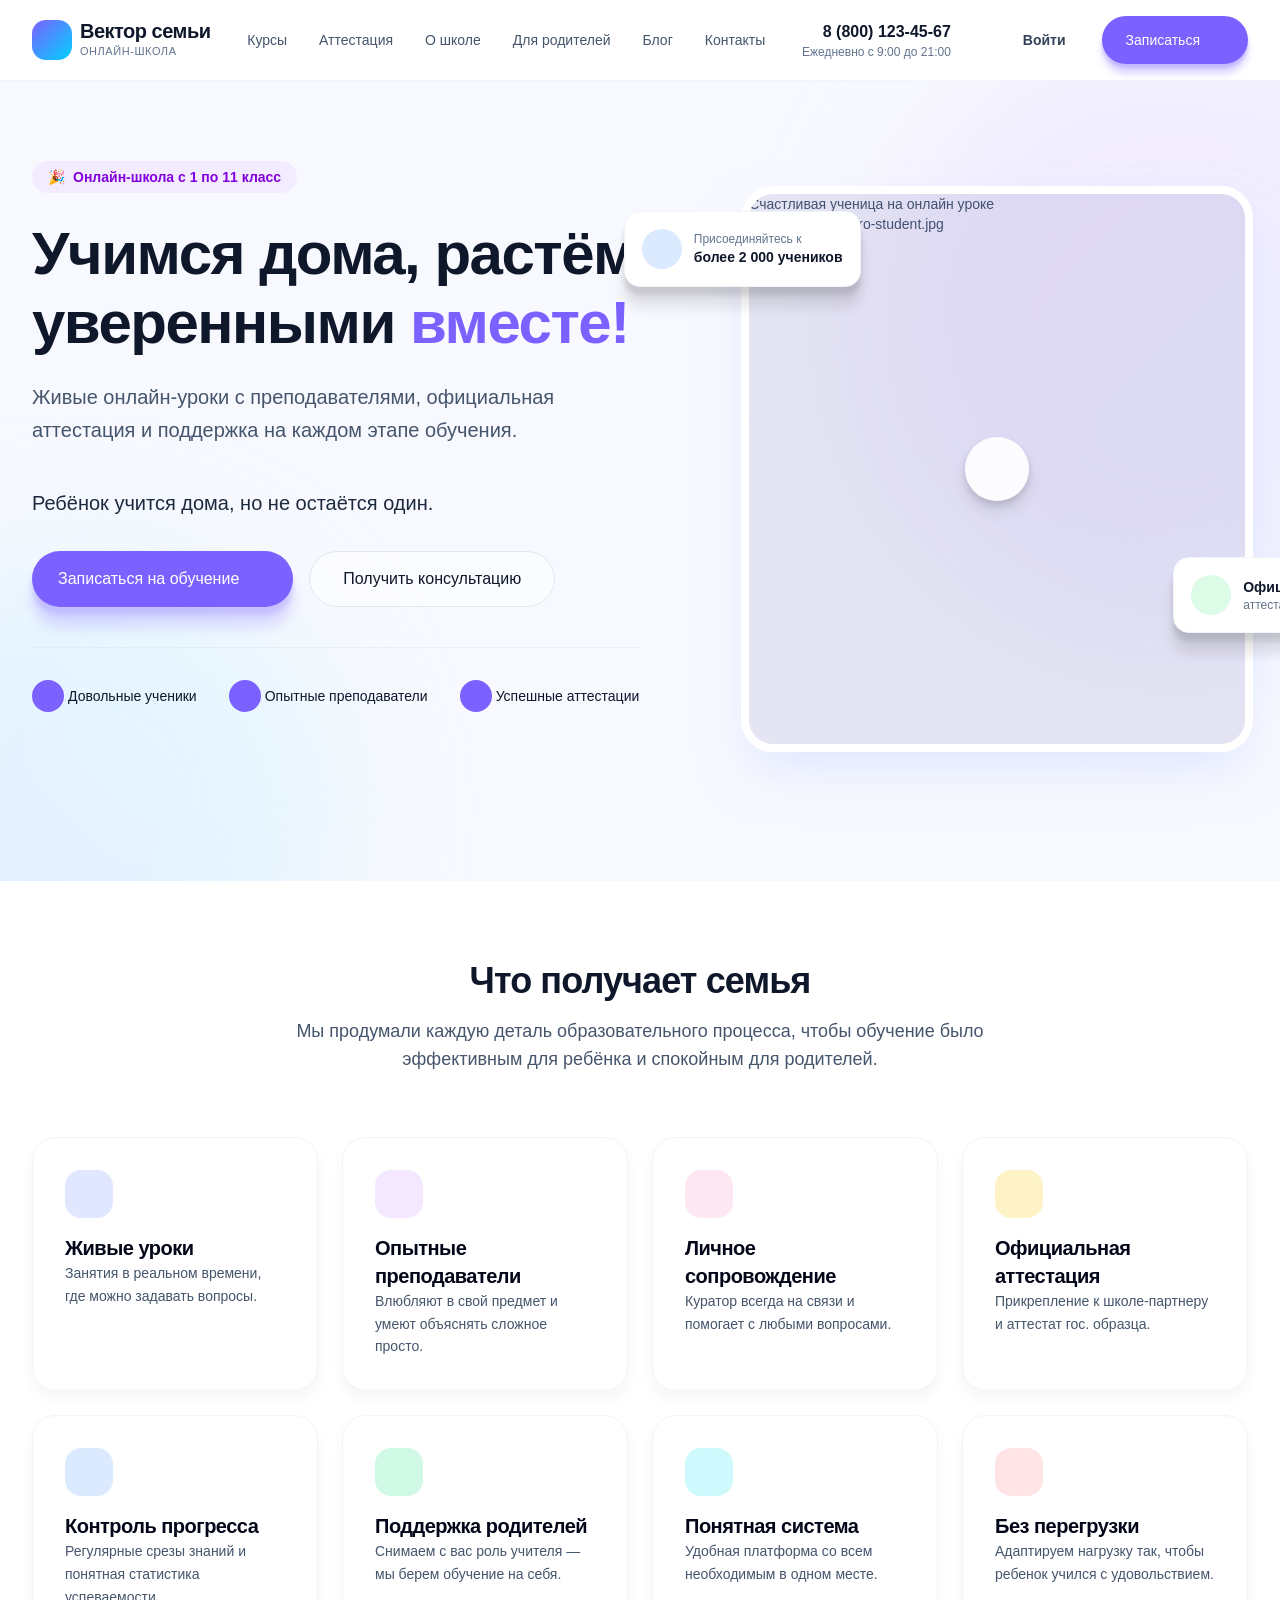
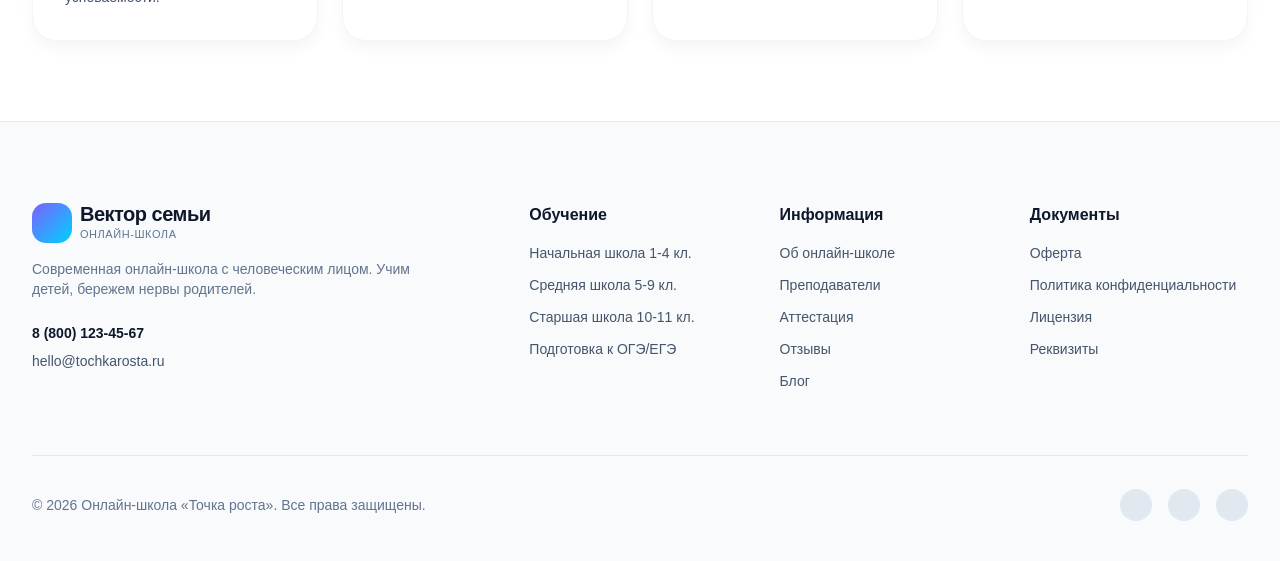
==== static/index.html @ fdfc6ac2 "Bootstrap project scaffold and implement Benefits section (Figma 1:76) Repo only contained .gitattri" ====
<!DOCTYPE html>
<html lang="ru">
<head>
  <meta charset="UTF-8">
  <meta name="viewport" content="width=device-width, initial-scale=1">
  <title>Вектор семьи — онлайн-школа с 1 по 11 класс</title>
  <meta name="description" content="Живые онлайн-уроки с преподавателями с 1 по 11 класс.">

  <link rel="stylesheet" href="assets/css/fonts.css">
  <link rel="stylesheet" href="assets/css/tokens.css">
  <link rel="stylesheet" href="assets/css/base.css">
  <link rel="stylesheet" href="assets/css/components/button.css">
  <link rel="stylesheet" href="assets/css/components/header.css">
  <link rel="stylesheet" href="assets/css/components/footer.css">
  <link rel="stylesheet" href="assets/css/components/hero.css">
  <link rel="stylesheet" href="assets/css/components/benefits.css">
</head>
<body>

  <a class="visually-hidden" href="#main">Перейти к содержанию</a>

  <!-- ======================= Шапка (Figma 7:1479) ======================= -->
  <header class="header">
    <div class="container header__inner">

      <a class="logo" href="index.html">
        <span class="logo__mark">
          <!-- Требуется экспорт из Figma: node 74:1250, 33×24 -->
          <span class="asset-pending" style="width:33px;height:24px"></span>
        </span>
        <span class="logo__text">
          <span class="logo__name">Вектор семьи</span>
          <span class="logo__tagline">онлайн-школа</span>
        </span>
      </a>

      <nav class="header__nav" aria-label="Основная навигация">
        <ul class="header__nav-list" data-menu>
          <li><a class="header__nav-link" href="pages/courses.html">Курсы</a></li>
          <li><a class="header__nav-link" href="pages/attestation.html">Аттестация</a></li>
          <li><a class="header__nav-link" href="pages/about.html">О школе</a></li>
          <li><a class="header__nav-link" href="pages/parents.html">Для родителей</a></li>
          <li><a class="header__nav-link" href="pages/blog.html">Блог</a></li>
          <li><a class="header__nav-link" href="pages/contacts.html">Контакты</a></li>
        </ul>
      </nav>

      <div class="header__aside">
        <div class="header__contacts">
          <a class="header__phone" href="tel:+78001234567">8 (800) 123-45-67</a>
          <span class="header__schedule">Ежедневно с 9:00 до 21:00</span>
        </div>

        <div class="header__actions">
          <!-- Целевой экран для «Войти» в макете не определён — см. блокер 5.6 -->
          <a class="btn btn--secondary" href="#">
            <span class="asset-pending" style="width:16px;height:16px"></span>
            Войти
          </a>
          <button class="btn btn--primary" type="button" data-modal-open="consultation">
            Записаться
            <span class="asset-pending" style="width:16px;height:16px"></span>
          </button>
        </div>

        <button class="header__burger" type="button"
                aria-expanded="false" aria-controls="main-menu"
                data-menu-toggle>
          <span class="visually-hidden">Открыть меню</span>
        </button>
      </div>

    </div>
  </header>

  <!-- Распорка под фиксированную шапку (в Figma — «Placeholder for Header») -->
  <div class="header__spacer" aria-hidden="true"></div>

  <main id="main">

    <!-- ===================== Герой (Figma 1:8) ====================== -->
    <section class="hero">
      <span class="hero__blob hero__blob--right" aria-hidden="true"></span>
      <span class="hero__blob hero__blob--left" aria-hidden="true"></span>

      <div class="container hero__inner">

        <div class="hero__content">
          <p class="hero__badge"><span aria-hidden="true">🎉</span> Онлайн-школа с 1 по 11 класс</p>

          <h1 class="hero__title">
            Учимся дома, растём уверенными <span class="hero__title-accent">вместе!</span>
          </h1>

          <p class="hero__text">
            Живые онлайн-уроки с преподавателями, официальная аттестация и поддержка на каждом этапе обучения.
            <span class="hero__text-strong">Ребёнок учится дома, но не остаётся один.</span>
          </p>

          <div class="hero__actions">
            <button class="btn btn--primary btn--lg" type="button" data-modal-open="consultation">
              Записаться на обучение
              <span class="asset-pending" style="width:20px;height:20px"></span>
            </button>
            <button class="btn btn--outline btn--lg" type="button" data-modal-open="consultation">
              Получить консультацию
            </button>
          </div>

          <ul class="hero__stats">
            <li class="hero__stat">
              <span class="hero__stat-icon">
                <span class="asset-pending" style="width:24px;height:24px"></span>
              </span>
              <span class="hero__stat-text">Довольные ученики</span>
            </li>
            <li class="hero__stat">
              <span class="hero__stat-icon">
                <span class="asset-pending" style="width:24px;height:24px"></span>
              </span>
              <span class="hero__stat-text">Опытные преподаватели</span>
            </li>
            <li class="hero__stat">
              <span class="hero__stat-icon">
                <span class="asset-pending" style="width:24px;height:24px"></span>
              </span>
              <span class="hero__stat-text">Успешные аттестации</span>
            </li>
          </ul>
        </div>

        <div class="hero__media">
          <div class="hero__frame">
            <span class="asset-pending asset-pending--photo">Счастливая ученица на онлайн уроке<br>assets/images/hero-student.jpg</span>
            <div class="hero__play-layer">
              <button class="hero__play" type="button">
                <span class="visually-hidden">Смотреть видео о школе</span>
                <span class="asset-pending" style="width:31px;height:30px"></span>
              </button>
            </div>
          </div>

          <div class="hero__card hero__card--students">
            <span class="hero__card-icon hero__card-icon--blue">
              <span class="asset-pending" style="width:20px;height:20px"></span>
            </span>
            <span>
              <span class="hero__card-label">Присоединяйтесь к</span>
              <span class="hero__card-value">более 2 000 учеников</span>
            </span>
          </div>

          <div class="hero__card hero__card--attestation">
            <span class="hero__card-icon hero__card-icon--green">
              <span class="asset-pending" style="width:20px;height:20px"></span>
            </span>
            <span>
              <span class="hero__card-value">Официальная</span>
              <span class="hero__card-label">аттестация</span>
            </span>
          </div>
        </div>

      </div>
    </section>

    <!-- =================== Benefits (Figma 1:76) ===================== -->
    <section class="benefits" id="benefits">
      <div class="container">
        <div class="benefits__header reveal">
          <h2 class="benefits__title">Что получает семья</h2>
          <p class="benefits__text">
            Мы продумали каждую деталь образовательного процесса, чтобы обучение было эффективным для ребёнка и спокойным для родителей.
          </p>
        </div>

        <ul class="benefits__grid">
          <li class="benefits__card reveal">
            <div class="benefits__card-header">
              <span class="benefits__icon benefits__icon--indigo">
                <!-- Требуется экспорт из Figma: node 1:87, 24×24 -->
                <span class="asset-pending" style="width:24px;height:24px"></span>
              </span>
              <h3 class="benefits__card-title">Живые уроки</h3>
            </div>
            <p class="benefits__card-text">Занятия в реальном времени, где можно задавать вопросы.</p>
          </li>

          <li class="benefits__card reveal">
            <div class="benefits__card-header">
              <span class="benefits__icon benefits__icon--purple">
                <!-- Требуется экспорт из Figma: node 1:100, 24×24 -->
                <span class="asset-pending" style="width:24px;height:24px"></span>
              </span>
              <h3 class="benefits__card-title">Опытные преподаватели</h3>
            </div>
            <p class="benefits__card-text">Влюбляют в свой предмет и умеют объяснять сложное просто.</p>
          </li>

          <li class="benefits__card reveal">
            <div class="benefits__card-header">
              <span class="benefits__icon benefits__icon--pink">
                <!-- Требуется экспорт из Figma: node 1:112, 24×24 -->
                <span class="asset-pending" style="width:24px;height:24px"></span>
              </span>
              <h3 class="benefits__card-title">Личное сопровождение</h3>
            </div>
            <p class="benefits__card-text">Куратор всегда на связи и помогает с любыми вопросами.</p>
          </li>

          <li class="benefits__card reveal">
            <div class="benefits__card-header">
              <span class="benefits__icon benefits__icon--amber">
                <!-- Требуется экспорт из Figma: node 1:125, 24×24 -->
                <span class="asset-pending" style="width:24px;height:24px"></span>
              </span>
              <h3 class="benefits__card-title">Официальная аттестация</h3>
            </div>
            <p class="benefits__card-text">Прикрепление к школе-партнеру и аттестат гос. образца.</p>
          </li>

          <li class="benefits__card reveal">
            <div class="benefits__card-header">
              <span class="benefits__icon benefits__icon--blue">
                <!-- Требуется экспорт из Figma: node 1:138, 24×24 -->
                <span class="asset-pending" style="width:24px;height:24px"></span>
              </span>
              <h3 class="benefits__card-title">Контроль прогресса</h3>
            </div>
            <p class="benefits__card-text">Регулярные срезы знаний и понятная статистика успеваемости.</p>
          </li>

          <li class="benefits__card reveal">
            <div class="benefits__card-header">
              <span class="benefits__icon benefits__icon--green">
                <!-- Требуется экспорт из Figma: node 1:149, 24×24 -->
                <span class="asset-pending" style="width:24px;height:24px"></span>
              </span>
              <h3 class="benefits__card-title">Поддержка родителей</h3>
            </div>
            <p class="benefits__card-text">Снимаем с вас роль учителя — мы берем обучение на себя.</p>
          </li>

          <li class="benefits__card reveal">
            <div class="benefits__card-header">
              <span class="benefits__icon benefits__icon--cyan">
                <!-- Требуется экспорт из Figma: node 1:162, 24×24 -->
                <span class="asset-pending" style="width:24px;height:24px"></span>
              </span>
              <h3 class="benefits__card-title">Понятная система</h3>
            </div>
            <p class="benefits__card-text">Удобная платформа со всем необходимым в одном месте.</p>
          </li>

          <li class="benefits__card reveal">
            <div class="benefits__card-header">
              <span class="benefits__icon benefits__icon--rose">
                <!-- Требуется экспорт из Figma: node 1:175, 24×24 -->
                <span class="asset-pending" style="width:24px;height:24px"></span>
              </span>
              <h3 class="benefits__card-title">Без перегрузки</h3>
            </div>
            <p class="benefits__card-text">Адаптируем нагрузку так, чтобы ребенок учился с удовольствием.</p>
          </li>
        </ul>
      </div>
    </section>

    <!--
      Следующие секции главной (Figma 1:7 «Main Content»):
        OnlineClasses   1:194
        TimelineFormat  1:257
        AttestationExam 1:398
        ParentsTeachers 1:579
        ResultsFaq      1:740
    -->

  </main>

  <!-- ======================= Подвал (Figma 7:1480) ====================== -->
  <footer class="footer">
    <div class="container footer__inner">

      <div class="footer__columns">

        <div class="footer__about">
          <a class="logo" href="index.html">
            <span class="logo__mark">
              <span class="asset-pending" style="width:33px;height:24px"></span>
            </span>
            <span class="logo__text">
              <span class="logo__name">Вектор семьи</span>
              <span class="logo__tagline">онлайн-школа</span>
            </span>
          </a>

          <p class="footer__description">
            Современная онлайн-школа с человеческим лицом. Учим детей, бережем нервы родителей.
          </p>

          <div class="footer__contacts">
            <a class="footer__phone" href="tel:+78001234567">8 (800) 123-45-67</a>
            <a class="footer__email" href="mailto:hello@tochkarosta.ru">hello@tochkarosta.ru</a>
          </div>
        </div>

        <!-- Адреса ссылок этой и следующих колонок в макете не заданы — блокер 5.5 -->
        <div class="footer__column">
          <h2 class="footer__heading">Обучение</h2>
          <ul class="footer__list">
            <li><a class="footer__link" href="#">Начальная школа 1-4 кл.</a></li>
            <li><a class="footer__link" href="#">Средняя школа 5-9 кл.</a></li>
            <li><a class="footer__link" href="#">Старшая школа 10-11 кл.</a></li>
            <li><a class="footer__link" href="#">Подготовка к ОГЭ/ЕГЭ</a></li>
          </ul>
        </div>

        <div class="footer__column">
          <h2 class="footer__heading">Информация</h2>
          <ul class="footer__list">
            <li><a class="footer__link" href="pages/about.html">Об онлайн-школе</a></li>
            <li><a class="footer__link" href="#">Преподаватели</a></li>
            <li><a class="footer__link" href="pages/attestation.html">Аттестация</a></li>
            <li><a class="footer__link" href="#">Отзывы</a></li>
            <li><a class="footer__link" href="pages/blog.html">Блог</a></li>
          </ul>
        </div>

        <div class="footer__column">
          <h2 class="footer__heading">Документы</h2>
          <ul class="footer__list">
            <li><a class="footer__link" href="#">Оферта</a></li>
            <li><a class="footer__link" href="#">Политика конфиденциальности</a></li>
            <li><a class="footer__link" href="#">Лицензия</a></li>
            <li><a class="footer__link" href="#">Реквизиты</a></li>
          </ul>
        </div>

      </div>

      <div class="footer__bottom">
        <p class="footer__copyright">© 2026 Онлайн-школа «Точка роста». Все права защищены.</p>

        <!-- В макете три круга без иконок и без ссылок — блокер 5.3 -->
        <ul class="footer__social">
          <li><span class="footer__social-item"></span></li>
          <li><span class="footer__social-item"></span></li>
          <li><span class="footer__social-item"></span></li>
        </ul>
      </div>

    </div>
  </footer>

  <script src="assets/js/main.js"></script>
</body>
</html>
---- static/assets/css/fonts.css ----
/* ==========================================================================
   Inter. Файлы .woff2 положить в assets/fonts/ (см. блокер 5.7 в docs/AUDIT.md).
   Локальное подключение выбрано вместо Google Fonts: нет внешних запросов,
   нет зависимости от домена, корректно работает офлайн и на хостинге РФ.
   ========================================================================== */

@font-face {
  font-family: "Inter";
  src: url("../fonts/Inter-Regular.woff2") format("woff2");
  font-weight: 400;
  font-style: normal;
  font-display: swap;
}

@font-face {
  font-family: "Inter";
  src: url("../fonts/Inter-Medium.woff2") format("woff2");
  font-weight: 500;
  font-style: normal;
  font-display: swap;
}

@font-face {
  font-family: "Inter";
  src: url("../fonts/Inter-SemiBold.woff2") format("woff2");
  font-weight: 600;
  font-style: normal;
  font-display: swap;
}

@font-face {
  font-family: "Inter";
  src: url("../fonts/Inter-Bold.woff2") format("woff2");
  font-weight: 700;
  font-style: normal;
  font-display: swap;
}
---- static/assets/css/tokens.css ----
/* ==========================================================================
   Токены дизайна. Значения выведены из макета Figma (файл Q62UEDAt6rf0LdDtOrqYLF).
   Менять только вслед за макетом.
   ========================================================================== */

:root {
  /* --- Цвет ------------------------------------------------------------- */
  --color-brand: #7b61ff;
  --color-brand-gradient: linear-gradient(135deg, #7b61ff 0%, #00d1ff 100%);

  --color-text: #0f172b;
  --color-text-body: #45556c;
  --color-text-muted: #62748e;
  --color-text-secondary-btn: #314158;

  --color-border: #e2e8f0;
  --color-border-light: #f1f5f9;

  --color-surface: #ffffff;
  --color-surface-muted: #f8fafc;
  --color-header-bg: rgba(255, 255, 255, 0.8);

  --color-on-brand: #ffffff;

  /* --- Типографика ------------------------------------------------------ */
  --font-base: "Inter", -apple-system, BlinkMacSystemFont, "Segoe UI", Roboto,
    Arial, sans-serif;

  --fw-regular: 400;
  --fw-medium: 500;
  --fw-semibold: 600;
  --fw-bold: 700;

  --fs-caption: 11px;
  --lh-caption: 16.5px;
  --ls-caption: 0.55px;

  --fs-small: 12px;
  --lh-small: 16px;

  --fs-body: 14px;
  --lh-body: 20px;

  --fs-lead: 16px;
  --lh-lead: 24px;

  --fs-logo: 20px;
  --lh-logo: 20px;
  --ls-logo: -0.5px;

  /* --- Раскладка -------------------------------------------------------- */
  --container-width: 1400px;
  --container-padding: 32px;
  --grid-gap: 32px;

  --header-height: 80px;
  --header-total-height: 81px; /* 80 + нижняя граница 1px */

  /* --- Форма ------------------------------------------------------------ */
  --radius-pill: 9999px;
  --radius-logo: 14px;

  --shadow-brand: 0 10px 7.5px rgba(123, 97, 255, 0.25),
    0 4px 3px rgba(123, 97, 255, 0.25);

  /* --- Движение --------------------------------------------------------- */
  --ease: cubic-bezier(0.4, 0, 0.2, 1);
  --duration-fast: 150ms;
  --duration-base: 250ms;
  --duration-slow: 400ms;
}
---- static/assets/css/base.css ----
/* ==========================================================================
   База: сброс, типографика, контейнер, служебные классы
   ========================================================================== */

*,
*::before,
*::after {
  box-sizing: border-box;
}

html {
  scroll-behavior: smooth;
}

body {
  margin: 0;
  background-color: var(--color-surface);
  color: var(--color-text-body);
  font-family: var(--font-base);
  font-size: var(--fs-body);
  line-height: var(--lh-body);
  font-weight: var(--fw-regular);
  -webkit-font-smoothing: antialiased;
  text-rendering: optimizeLegibility;
  overflow-x: hidden;
}

body.is-locked {
  overflow: hidden;
}

h1,
h2,
h3,
h4,
h5,
h6,
p,
ul,
ol,
figure {
  margin: 0;
}

ul,
ol {
  padding: 0;
  list-style: none;
}

a {
  color: inherit;
  text-decoration: none;
  transition: color var(--duration-fast) var(--ease),
    opacity var(--duration-fast) var(--ease);
}

img,
svg,
video {
  display: block;
  max-width: 100%;
}

img {
  height: auto;
}

button,
input,
textarea,
select {
  font: inherit;
  color: inherit;
}

button {
  border: 0;
  background: none;
  cursor: pointer;
}

/* Видимый фокус только для клавиатуры (п.11 ТЗ) */
:focus-visible {
  outline: 2px solid var(--color-brand);
  outline-offset: 2px;
  border-radius: 4px;
}

/* --- Контейнер ---------------------------------------------------------- */

.container {
  width: 100%;
  max-width: var(--container-width);
  margin-inline: auto;
  padding-inline: var(--container-padding);
}

/* --- Служебное ---------------------------------------------------------- */

.visually-hidden {
  position: absolute;
  width: 1px;
  height: 1px;
  margin: -1px;
  padding: 0;
  overflow: hidden;
  clip: rect(0 0 0 0);
  clip-path: inset(50%);
  white-space: nowrap;
  border: 0;
}

/* Появление при прокрутке — включается скриптом */
.reveal {
  opacity: 0;
  transform: translateY(16px);
  transition: opacity var(--duration-slow) var(--ease),
    transform var(--duration-slow) var(--ease);
}

.reveal.is-visible {
  opacity: 1;
  transform: none;
}

/* --- prefers-reduced-motion (п.8 ТЗ) ------------------------------------ */

@media (prefers-reduced-motion: reduce) {
  html {
    scroll-behavior: auto;
  }

  *,
  *::before,
  *::after {
    animation-duration: 0.01ms !important;
    animation-iteration-count: 1 !important;
    transition-duration: 0.01ms !important;
    scroll-behavior: auto !important;
  }

  .reveal {
    opacity: 1;
    transform: none;
  }
}
---- static/assets/css/components/button.css ----
/* ==========================================================================
   Кнопки — Figma nodes 1:1007 (secondary), 1:1012 (primary), 1:23 / 1:28 (hero)
   ========================================================================== */

.btn {
  display: inline-flex;
  align-items: center;
  justify-content: center;
  gap: 8px;
  height: 48px;
  padding-inline: 24px;
  border-radius: var(--radius-pill);
  font-size: var(--fs-body);
  line-height: var(--lh-body);
  font-weight: var(--fw-medium);
  white-space: nowrap;
  text-align: center;
  transition: background-color var(--duration-fast) var(--ease),
    color var(--duration-fast) var(--ease),
    box-shadow var(--duration-base) var(--ease),
    opacity var(--duration-fast) var(--ease);
}

.btn__icon {
  flex-shrink: 0;
  width: 16px;
  height: 16px;
}

/* --- Основная ----------------------------------------------------------- */

.btn--primary {
  background-color: var(--color-brand);
  color: var(--color-on-brand);
  box-shadow: var(--shadow-brand);
}

.btn--primary:hover {
  background-color: #6a4dff;
}

.btn--primary:active {
  background-color: #5f42f5;
}

/* --- Вторичная ---------------------------------------------------------- */

.btn--secondary {
  background-color: transparent;
  color: var(--color-text-secondary-btn);
  font-weight: var(--fw-semibold);
}

.btn--secondary:hover {
  color: var(--color-text);
}

/* --- Крупная (герой, высота 56) ---------------------------------------- */

.btn--lg {
  height: 56px;
  padding-inline: 26px;
  font-size: var(--fs-lead);
  line-height: var(--lh-lead);
}

.btn--lg .btn__icon {
  width: 20px;
  height: 20px;
}

/* --- Общие состояния ---------------------------------------------------- */

.btn:disabled,
.btn[aria-disabled="true"] {
  opacity: 0.5;
  pointer-events: none;
}

.btn.is-loading {
  pointer-events: none;
  opacity: 0.7;
}
---- static/assets/css/components/header.css ----
/* ==========================================================================
   Шапка — Figma node 7:1479
   В макете шапка вынесена отдельным слоем поверх страницы, а внутри страницы
   стоит «Placeholder for Header» той же высоты — значит шапка фиксированная,
   а место под неё занимает распорка.
   ========================================================================== */

.header {
  position: fixed;
  inset-block-start: 0;
  inset-inline: 0;
  z-index: 100;
  background-color: var(--color-header-bg);
  backdrop-filter: blur(12px);
  -webkit-backdrop-filter: blur(12px);
  border-bottom: 1px solid var(--color-border-light);
}

.header__spacer {
  height: var(--header-total-height);
}

.header__inner {
  display: flex;
  align-items: center;
  justify-content: space-between;
  height: var(--header-height);
}

/* --- Логотип ------------------------------------------------------------ */

.logo {
  display: flex;
  align-items: center;
  gap: 8px;
}

.logo__mark {
  display: flex;
  align-items: center;
  justify-content: center;
  flex-shrink: 0;
  width: 40px;
  height: 40px;
  padding: 8px;
  border-radius: var(--radius-logo);
  background-image: var(--color-brand-gradient);
}

.logo__mark img {
  width: 33px;
  height: 24px;
}

.logo__text {
  display: flex;
  flex-direction: column;
  gap: 2px;
}

.logo__name {
  font-size: var(--fs-logo);
  line-height: var(--lh-logo);
  font-weight: var(--fw-bold);
  letter-spacing: var(--ls-logo);
  color: var(--color-text);
}

.logo__tagline {
  font-size: var(--fs-caption);
  line-height: var(--lh-caption);
  font-weight: var(--fw-medium);
  letter-spacing: var(--ls-caption);
  text-transform: uppercase;
  color: var(--color-text-muted);
}

/* --- Навигация ---------------------------------------------------------- */

.header__nav-list {
  display: flex;
  align-items: center;
  gap: 32px;
}

.header__nav-link {
  font-size: var(--fs-body);
  line-height: var(--lh-body);
  font-weight: var(--fw-medium);
  color: var(--color-text-body);
  white-space: nowrap;
}

.header__nav-link:hover,
.header__nav-link[aria-current="page"] {
  color: var(--color-text);
}

/* --- Правый блок -------------------------------------------------------- */

.header__aside {
  display: flex;
  align-items: center;
  gap: 24px;
}

.header__contacts {
  display: flex;
  flex-direction: column;
  align-items: flex-end;
}

.header__phone {
  font-size: var(--fs-lead);
  line-height: var(--lh-lead);
  font-weight: var(--fw-bold);
  color: var(--color-text);
  white-space: nowrap;
}

.header__schedule {
  font-size: var(--fs-small);
  line-height: var(--lh-small);
  color: var(--color-text-muted);
  white-space: nowrap;
}

.header__actions {
  display: flex;
  align-items: center;
  gap: 12px;
}

/* --- Бургер (нужен для адаптива; в desktop-макете скрыт) ---------------- */

.header__burger {
  display: none;
  width: 40px;
  height: 40px;
  align-items: center;
  justify-content: center;
  border-radius: var(--radius-pill);
}
---- static/assets/css/components/footer.css ----
/* ==========================================================================
   Подвал — Figma node 7:1480
   Высота 438 = 81 (верхний отступ) + 317 (контент) + 40 (нижний отступ)
   ========================================================================== */

.footer {
  padding-block: 81px 40px;
  background-color: var(--color-surface-muted);
  border-top: 1px solid var(--color-border);
}

.footer__inner {
  display: flex;
  flex-direction: column;
  gap: 64px;
}

/* --- Колонки ------------------------------------------------------------
   Ширины колонок в макете: 515.19 / 241.61 / 241.59 / 241.61 при зазоре 32.
   Записаны через fr, чтобы пропорции сохранялись при сужении контейнера.
   ------------------------------------------------------------------------ */

.footer__columns {
  display: grid;
  grid-template-columns: 515.19fr 241.61fr 241.59fr 241.61fr;
  gap: var(--grid-gap);
}

.footer__about {
  display: flex;
  flex-direction: column;
  align-items: flex-start;
  gap: 16px;
}

.footer__description {
  max-width: 384px;
  color: var(--color-text-muted);
}

.footer__contacts {
  display: flex;
  flex-direction: column;
  gap: 8px;
  margin-block-start: 8px;
}

.footer__phone {
  font-weight: var(--fw-bold);
  color: var(--color-text);
}

.footer__email {
  color: var(--color-text-body);
}

.footer__phone:hover,
.footer__email:hover {
  color: var(--color-brand);
}

/* --- Колонка ссылок ----------------------------------------------------- */

.footer__column {
  display: flex;
  flex-direction: column;
  gap: 16px;
}

.footer__heading {
  font-size: var(--fs-lead);
  line-height: var(--lh-lead);
  font-weight: var(--fw-bold);
  color: var(--color-text);
}

.footer__list {
  display: flex;
  flex-direction: column;
  gap: 12px;
}

.footer__link {
  color: var(--color-text-body);
}

.footer__link:hover {
  color: var(--color-brand);
}

/* --- Нижняя полоса ------------------------------------------------------ */

.footer__bottom {
  display: flex;
  align-items: center;
  justify-content: space-between;
  gap: var(--grid-gap);
  padding-block-start: 33px;
  border-top: 1px solid var(--color-border);
}

.footer__copyright {
  color: var(--color-text-muted);
}

.footer__social {
  display: flex;
  gap: 16px;
}

/* В макете кружки нарисованы без иконок — см. блокер 5.3 в docs/AUDIT.md */
.footer__social-item {
  display: flex;
  align-items: center;
  justify-content: center;
  width: 32px;
  height: 32px;
  border-radius: var(--radius-pill);
  background-color: var(--color-border);
  transition: background-color var(--duration-fast) var(--ease);
}

.footer__social-item:hover {
  background-color: #cbd5e1;
}
---- static/assets/css/components/hero.css ----
/* ==========================================================================
   Герой главной — Figma node 1:8
   Секция 2543 × 807.5; контент 1336 × 615.5 с отступом сверху 80.
   ========================================================================== */

.hero {
  position: relative;
  padding-block: 80px 112px;
  background-color: #f8f9ff;
  overflow: hidden;
}

/* Размытые градиентные пятна фона (1:9, 1:10) */
.hero__blob {
  position: absolute;
  border-radius: 50%;
  filter: blur(64px);
  pointer-events: none;
}

.hero__blob--right {
  inset-block-start: -48px;
  inset-inline-end: -200px;
  width: 600px;
  height: 600px;
  background-image: linear-gradient(
    135deg,
    rgba(233, 212, 255, 0.4) 0%,
    rgba(224, 231, 255, 0.4) 100%
  );
}

.hero__blob--left {
  inset-block-start: 474px;
  inset-inline-start: -167px;
  width: 500px;
  height: 500px;
  background-image: linear-gradient(
    45deg,
    rgba(190, 219, 255, 0.4) 0%,
    rgba(206, 250, 254, 0.4) 100%
  );
}

.hero__inner {
  position: relative;
  display: grid;
  grid-template-columns: 652fr 652fr;
  gap: var(--grid-gap);
  align-items: start;
}

/* --- Левая колонка ------------------------------------------------------ */

.hero__badge {
  display: inline-flex;
  align-items: center;
  gap: 8px;
  padding: 6px 16px;
  border-radius: var(--radius-pill);
  background-color: rgba(243, 232, 255, 0.8);
  font-size: var(--fs-body);
  line-height: var(--lh-body);
  font-weight: var(--fw-semibold);
  color: #8200db;
  white-space: nowrap;
}

.hero__title {
  max-width: 618px;
  margin-block-start: 26px;
  font-size: 60px;
  line-height: 69px;
  font-weight: var(--fw-bold);
  letter-spacing: -1.5px;
  color: var(--color-text);
}

.hero__title-accent {
  color: var(--color-brand);
}

.hero__text {
  max-width: 576px;
  margin-block-start: 24px;
  font-size: 20px;
  line-height: 32.5px;
  color: var(--color-text-body);
}

.hero__text-strong {
  display: block;
  margin-block-start: 40.5px;
  font-weight: var(--fw-medium);
  color: #1d293d;
}

.hero__actions {
  display: flex;
  gap: 16px;
  margin-block-start: 32px;
}

/* Кнопки героя — увеличенная тень относительно кнопок шапки */
.hero__actions .btn--primary {
  box-shadow: 0 20px 12.5px rgba(123, 97, 255, 0.2),
    0 8px 5px rgba(123, 97, 255, 0.2);
}

.hero__actions .btn--outline {
  background-color: rgba(255, 255, 255, 0.5);
  border: 1px solid var(--color-border);
  color: var(--color-text);
  padding-inline: 33px;
}

.hero__actions .btn--outline:hover {
  background-color: rgba(255, 255, 255, 0.9);
}

/* --- Строка преимуществ ------------------------------------------------- */

.hero__stats {
  display: flex;
  align-items: center;
  gap: var(--grid-gap);
  margin-block-start: 40px;
  padding-block-start: 32px;
  border-top: 1px solid rgba(226, 232, 240, 0.6);
}

.hero__stat {
  display: flex;
  align-items: center;
  gap: 4px;
}

.hero__stat-icon {
  display: flex;
  align-items: center;
  justify-content: center;
  flex-shrink: 0;
  width: 32px;
  height: 32px;
  border-radius: var(--radius-pill);
  background-color: var(--color-brand);
}

.hero__stat-text {
  font-weight: var(--fw-medium);
  color: var(--color-text);
  white-space: nowrap;
}

/* --- Правая колонка ----------------------------------------------------- */

.hero__media {
  position: relative;
  height: 600px;
  margin-block-start: 7.75px;
}

.hero__frame {
  position: absolute;
  inset-block-start: 17px;
  inset-inline-start: 70px;
  width: 512px;
  height: 566px;
  border: 8px solid #ffffff;
  border-radius: 32px;
  overflow: hidden;
  box-shadow: 0 25px 50px -12px rgba(198, 210, 255, 0.5);
}

.hero__image {
  width: 100%;
  height: 100%;
  object-fit: cover;
}

.hero__play-layer {
  position: absolute;
  inset: 0;
  display: flex;
  align-items: center;
  justify-content: center;
  background-color: rgba(49, 44, 133, 0.1);
}

.hero__play {
  display: flex;
  align-items: center;
  justify-content: center;
  width: 64px;
  height: 64px;
  border-radius: var(--radius-pill);
  background-color: rgba(255, 255, 255, 0.9);
  box-shadow: 0 10px 15px rgba(0, 0, 0, 0.1), 0 4px 6px rgba(0, 0, 0, 0.1);
  transition: transform var(--duration-base) var(--ease);
}

.hero__play:hover {
  transform: scale(1.06);
}

/* --- Плавающие карточки ------------------------------------------------- */

.hero__card {
  position: absolute;
  display: flex;
  align-items: center;
  gap: 12px;
  padding: 17px;
  border: 1px solid var(--color-border-light);
  border-radius: 16px;
  background-color: var(--color-surface);
  box-shadow: 0 20px 12.5px rgba(0, 0, 0, 0.1), 0 8px 5px rgba(0, 0, 0, 0.1);
}

.hero__card--students {
  inset-block-start: 42.25px;
  inset-inline-start: -47.5px;
}

.hero__card--attestation {
  inset-block-start: 387.76px;
  inset-inline-start: 501.93px;
  width: 182px;
}

.hero__card-icon {
  display: flex;
  align-items: center;
  justify-content: center;
  flex-shrink: 0;
  width: 40px;
  height: 40px;
  border-radius: var(--radius-pill);
}

.hero__card-icon--blue {
  background-color: #dbeafe;
}

.hero__card-icon--green {
  background-color: #dcfce7;
}

.hero__card-label {
  display: block;
  font-size: var(--fs-small);
  line-height: var(--lh-small);
  font-weight: var(--fw-medium);
  color: var(--color-text-muted);
}

.hero__card-value {
  display: block;
  font-weight: var(--fw-bold);
  color: var(--color-text);
  white-space: nowrap;
}
---- static/assets/css/components/benefits.css ----
/* ==========================================================================
   Benefits — Figma node 1:76
   Секция 2543 × 831; контент 1336 в контейнере 1400 с отступом 80 сверху/снизу.
   Заголовок (768) и сетка карточек (1336, 4×2, зазор 24) выровнены по общему
   контейнеру страницы 1400/32.
   ========================================================================== */

.benefits {
  padding-block: 80px;
  background-color: var(--color-surface);
}

.benefits__header {
  max-width: 768px;
  margin-inline: auto;
  text-align: center;
}

.benefits__title {
  font-size: 36px;
  line-height: 40px;
  font-weight: var(--fw-bold);
  letter-spacing: -0.9px;
  color: var(--color-text);
}

.benefits__text {
  margin-block-start: 16px;
  font-size: 18px;
  line-height: 28px;
  color: var(--color-text-body);
}

.benefits__grid {
  display: grid;
  grid-template-columns: repeat(4, 1fr);
  gap: 24px;
  margin-block-start: 64px;
}

.benefits__card {
  display: flex;
  flex-direction: column;
  border: 1px solid var(--color-border-light);
  border-radius: 24px;
  background-color: var(--color-surface);
  box-shadow: 0 8px 15px rgba(0, 0, 0, 0.04);
}

.benefits__card-header {
  display: flex;
  flex-direction: column;
  align-items: flex-start;
  gap: 16px;
  padding: 32px 32px 0;
}

.benefits__icon {
  display: flex;
  align-items: center;
  justify-content: center;
  width: 48px;
  height: 48px;
  border-radius: 16px;
}

.benefits__icon img {
  width: 24px;
  height: 24px;
}

/* Цвета плашек — по одному оттенку на карточку, как в макете */
.benefits__icon--indigo {
  background-color: #e0e7ff;
}

.benefits__icon--purple {
  background-color: #f3e8ff;
}

.benefits__icon--pink {
  background-color: #fce7f3;
}

.benefits__icon--amber {
  background-color: #fef3c6;
}

.benefits__icon--blue {
  background-color: #dbeafe;
}

.benefits__icon--green {
  background-color: #d0fae5;
}

.benefits__icon--cyan {
  background-color: #cefafe;
}

.benefits__icon--rose {
  background-color: #ffe4e6;
}

.benefits__card-title {
  /* Figma использует более тёмный оттенок, чем базовый --color-text */
  font-size: 20px;
  line-height: 28px;
  font-weight: var(--fw-semibold);
  letter-spacing: -0.5px;
  color: #020618;
}

.benefits__card-text {
  padding: 0 32px 32px;
  font-size: var(--fs-body);
  line-height: 22.75px;
  color: var(--color-text-body);
}
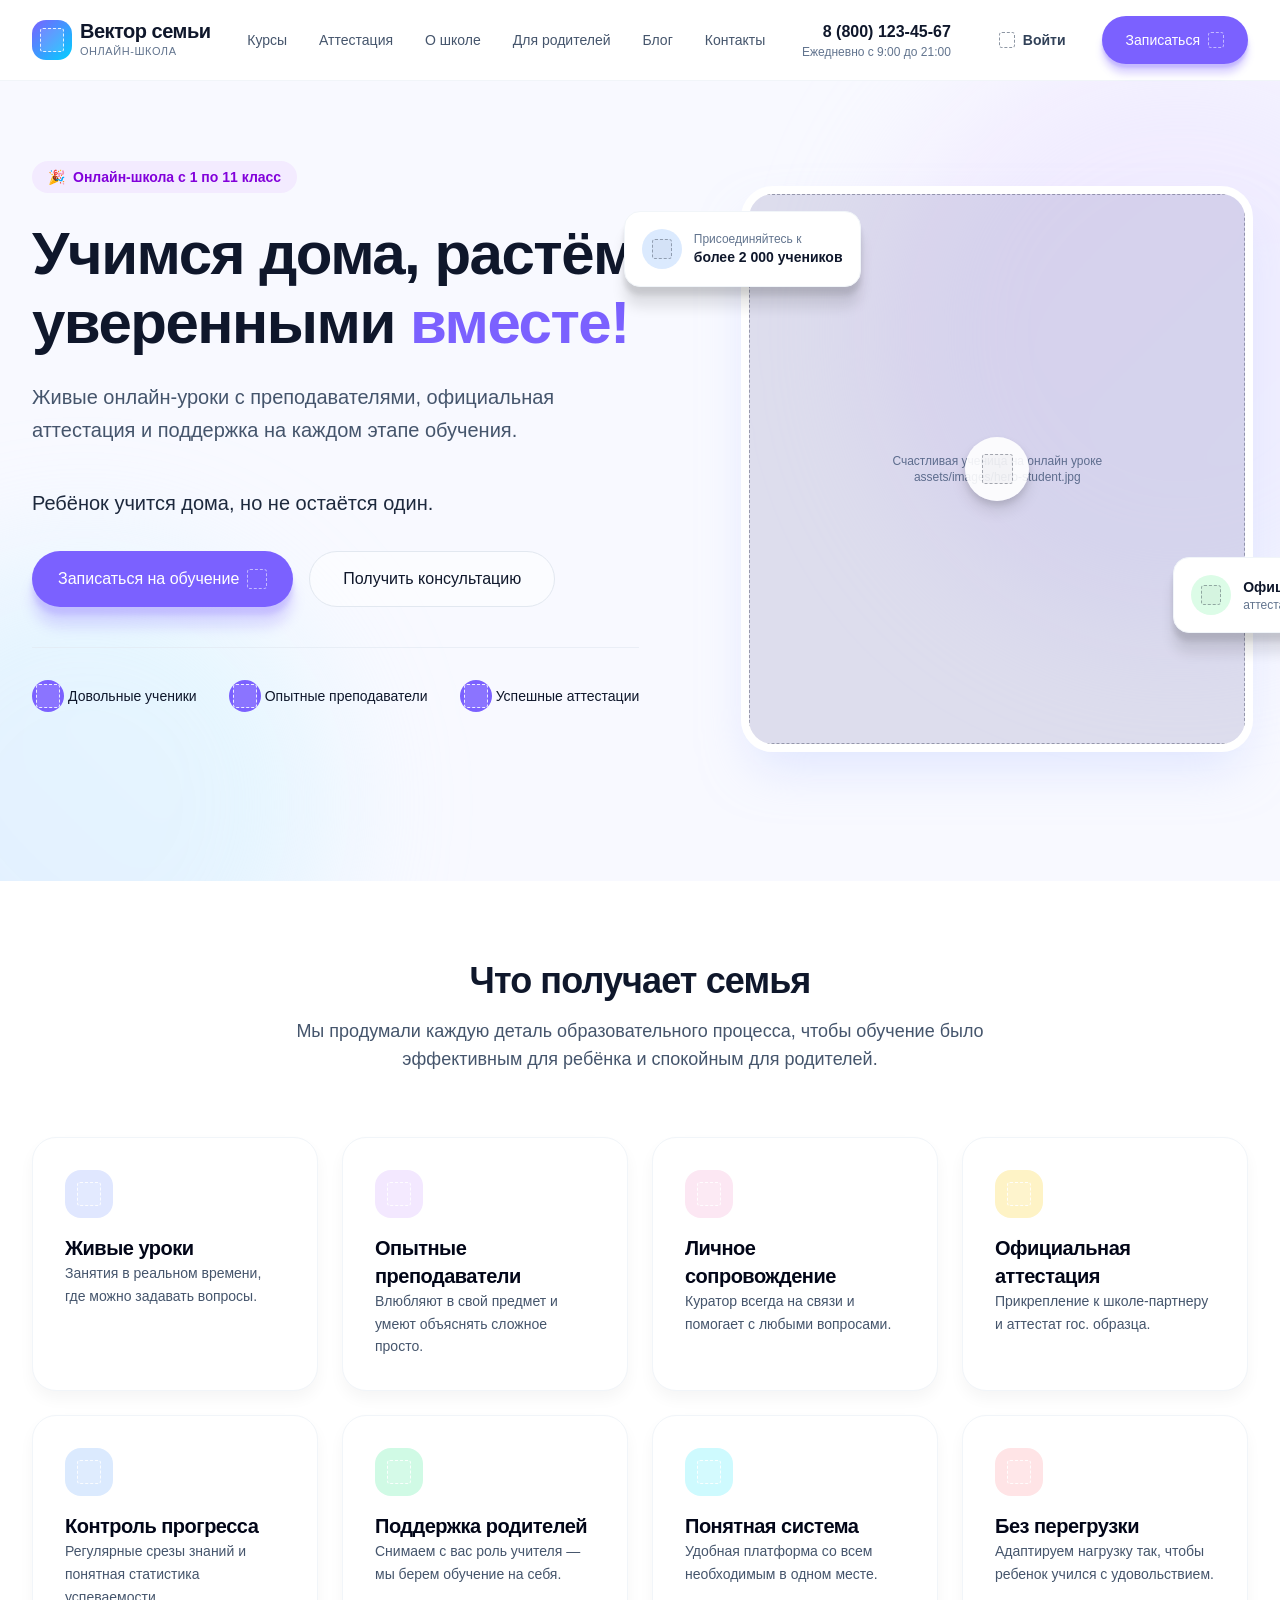
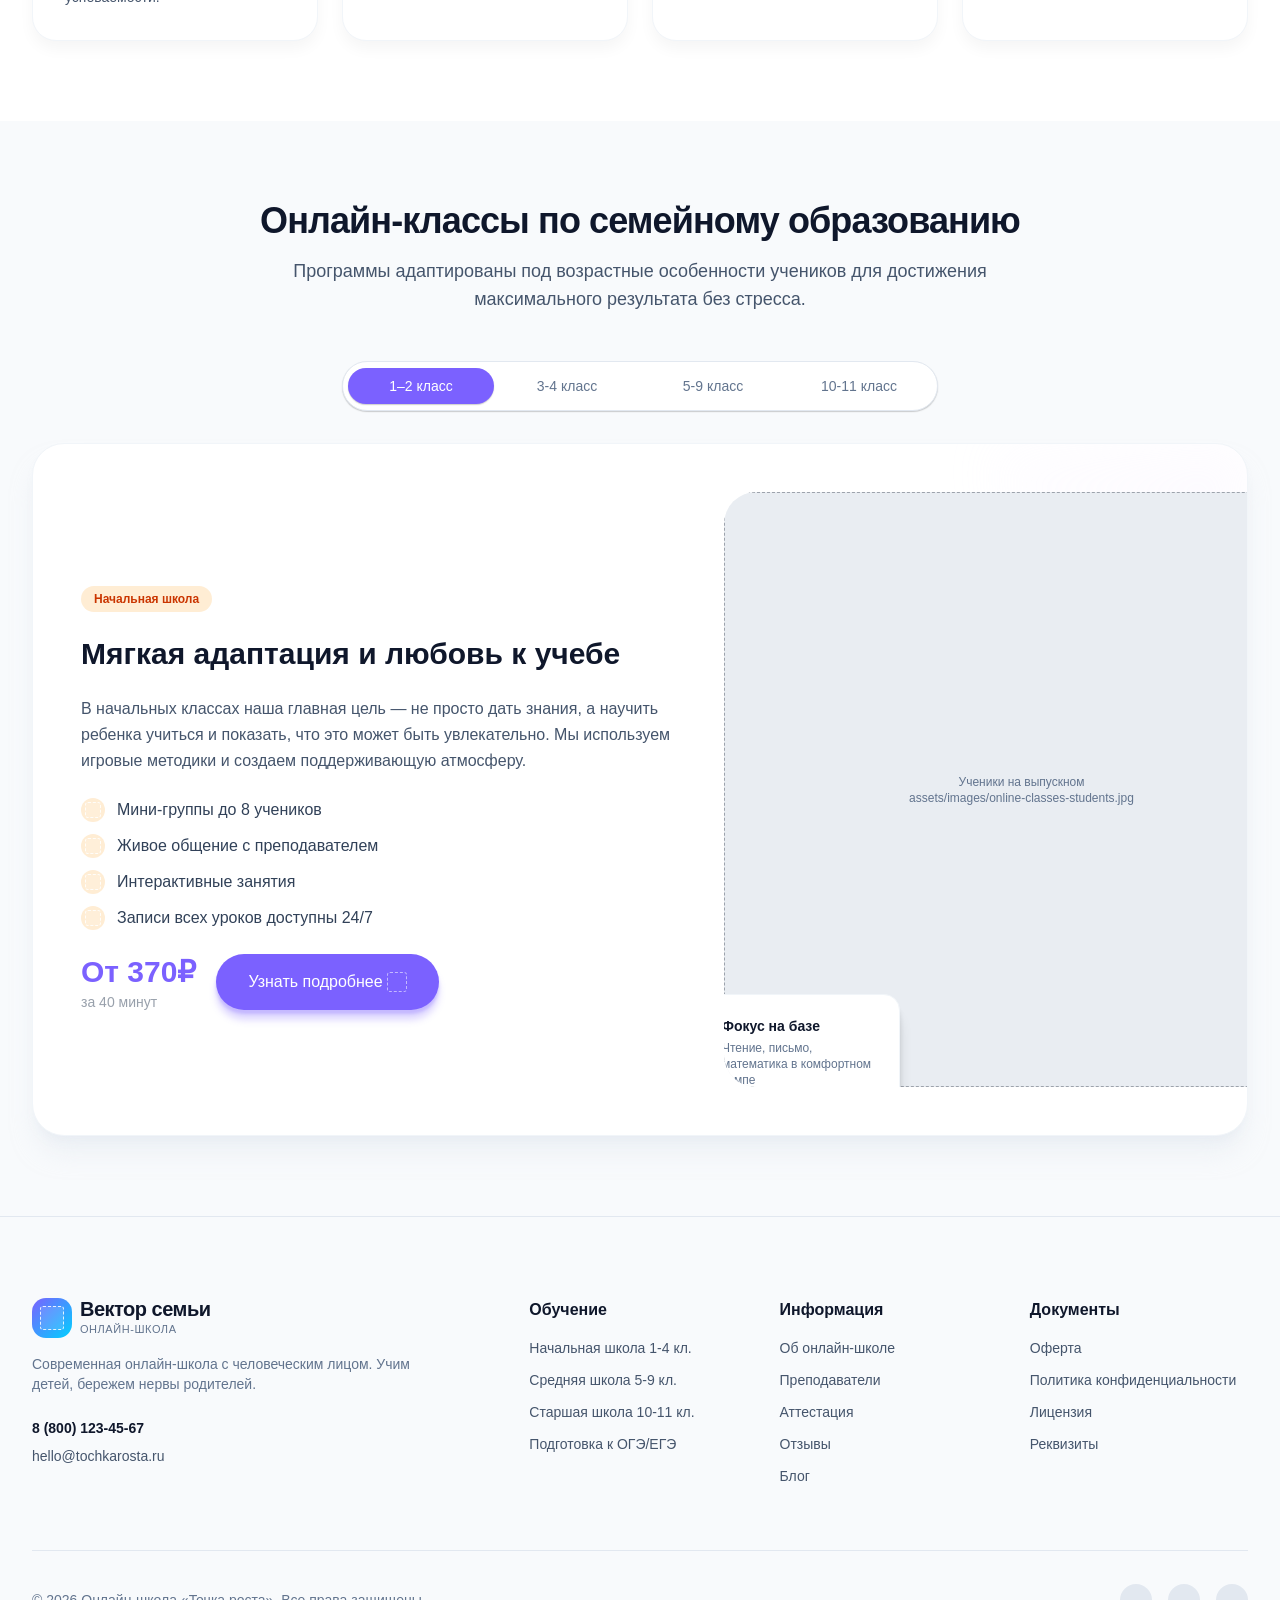
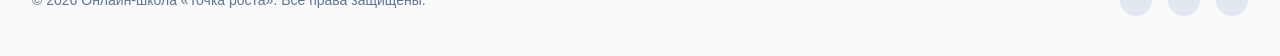
==== commit 26a95cc4: "Add OnlineClasses section (Figma 1:194) with accessible tabs Implements the age-group tab switcher (" ====
--- a/static/index.html
+++ b/static/index.html
@@ -14,6 +14,7 @@
   <link rel="stylesheet" href="assets/css/components/footer.css">
   <link rel="stylesheet" href="assets/css/components/hero.css">
   <link rel="stylesheet" href="assets/css/components/benefits.css">
+  <link rel="stylesheet" href="assets/css/components/online-classes.css">
 </head>
 <body>
 
@@ -266,9 +267,120 @@
       </div>
     </section>
 
+    <!-- ================ OnlineClasses (Figma 1:194) =================== -->
+    <section class="online-classes" id="online-classes" data-tabs>
+      <div class="container">
+        <div class="online-classes__header reveal">
+          <h2 class="online-classes__title">Онлайн-классы по семейному образованию</h2>
+          <p class="online-classes__text">
+            Программы адаптированы под возрастные особенности учеников для достижения максимального результата без стресса.
+          </p>
+        </div>
+
+        <div class="online-classes__tabs-row reveal">
+          <div class="online-classes__tablist" role="tablist" aria-label="Возрастная группа">
+            <button class="online-classes__tab" type="button" role="tab"
+                    id="online-classes-tab-1" aria-controls="online-classes-panel-1"
+                    aria-selected="true" tabindex="0">1–2 класс</button>
+            <button class="online-classes__tab" type="button" role="tab"
+                    id="online-classes-tab-2" aria-controls="online-classes-panel-2"
+                    aria-selected="false" tabindex="-1">3-4 класс</button>
+            <button class="online-classes__tab" type="button" role="tab"
+                    id="online-classes-tab-3" aria-controls="online-classes-panel-3"
+                    aria-selected="false" tabindex="-1">5-9 класс</button>
+            <button class="online-classes__tab" type="button" role="tab"
+                    id="online-classes-tab-4" aria-controls="online-classes-panel-4"
+                    aria-selected="false" tabindex="-1">10-11 класс</button>
+          </div>
+        </div>
+
+        <div class="online-classes__panels reveal">
+          <div class="online-classes__panel" role="tabpanel" id="online-classes-panel-1"
+               aria-labelledby="online-classes-tab-1" tabindex="0">
+            <span class="online-classes__glow" aria-hidden="true"></span>
+
+            <div class="online-classes__content">
+              <span class="online-classes__badge">Начальная школа</span>
+              <h3 class="online-classes__content-title">Мягкая адаптация и любовь к учебе</h3>
+              <p class="online-classes__content-text">
+                В начальных классах наша главная цель — не просто дать знания, а научить ребенка учиться и показать, что это может быть увлекательно. Мы используем игровые методики и создаем поддерживающую атмосферу.
+              </p>
+
+              <ul class="online-classes__features">
+                <li class="online-classes__feature">
+                  <span class="online-classes__feature-icon">
+                    <!-- Требуется экспорт из Figma: node 1:223, 16×16 -->
+                    <span class="asset-pending" style="width:16px;height:16px"></span>
+                  </span>
+                  <span class="online-classes__feature-text">Мини-группы до 8 учеников</span>
+                </li>
+                <li class="online-classes__feature">
+                  <span class="online-classes__feature-icon">
+                    <span class="asset-pending" style="width:16px;height:16px"></span>
+                  </span>
+                  <span class="online-classes__feature-text">Живое общение с преподавателем</span>
+                </li>
+                <li class="online-classes__feature">
+                  <span class="online-classes__feature-icon">
+                    <span class="asset-pending" style="width:16px;height:16px"></span>
+                  </span>
+                  <span class="online-classes__feature-text">Интерактивные занятия</span>
+                </li>
+                <li class="online-classes__feature">
+                  <span class="online-classes__feature-icon">
+                    <span class="asset-pending" style="width:16px;height:16px"></span>
+                  </span>
+                  <span class="online-classes__feature-text">Записи всех уроков доступны 24/7</span>
+                </li>
+              </ul>
+
+              <div class="online-classes__cta">
+                <p class="online-classes__price">
+                  <span class="online-classes__price-value">От 370₽</span>
+                  <span class="online-classes__price-note">за 40 минут</span>
+                </p>
+                <button class="btn btn--primary btn--lg" type="button" data-modal-open="consultation">
+                  Узнать подробнее
+                  <!-- Требуется экспорт из Figma: node 1:247, 20×20 -->
+                  <span class="asset-pending btn__icon" style="width:20px;height:20px"></span>
+                </button>
+              </div>
+            </div>
+
+            <div class="online-classes__media">
+              <span class="asset-pending asset-pending--photo">Ученики на выпускном<br>assets/images/online-classes-students.jpg</span>
+
+              <div class="online-classes__media-card">
+                <p class="online-classes__media-card-title">Фокус на базе</p>
+                <p class="online-classes__media-card-text">Чтение, письмо, математика в комфортном темпе</p>
+              </div>
+            </div>
+          </div>
+
+          <!--
+            Для возрастов 3-4, 5-9 и 10-11 класс контент в макете не
+            спроектирован (есть только вкладки без содержимого) —
+            см. блокер 5.8 в docs/AUDIT.md. Технический placeholder
+            вместо выдумывания текста/цены/фото.
+          -->
+          <div class="online-classes__panel" role="tabpanel" id="online-classes-panel-2"
+               aria-labelledby="online-classes-tab-2" tabindex="0" hidden>
+            <p class="online-classes__placeholder">Материалы для 3–4 класса ещё не добавлены в макет Figma.</p>
+          </div>
+          <div class="online-classes__panel" role="tabpanel" id="online-classes-panel-3"
+               aria-labelledby="online-classes-tab-3" tabindex="0" hidden>
+            <p class="online-classes__placeholder">Материалы для 5–9 класса ещё не добавлены в макет Figma.</p>
+          </div>
+          <div class="online-classes__panel" role="tabpanel" id="online-classes-panel-4"
+               aria-labelledby="online-classes-tab-4" tabindex="0" hidden>
+            <p class="online-classes__placeholder">Материалы для 10–11 класса ещё не добавлены в макет Figma.</p>
+          </div>
+        </div>
+      </div>
+    </section>
+
     <!--
       Следующие секции главной (Figma 1:7 «Main Content»):
-        OnlineClasses   1:194
         TimelineFormat  1:257
         AttestationExam 1:398
         ParentsTeachers 1:579
--- a/static/assets/css/base.css
+++ b/static/assets/css/base.css
@@ -145,3 +145,39 @@
     transform: none;
   }
 }
+
+/* --- Заглушка недостающих ассетов (см. static/ASSETS-TODO.md) ----------- */
+
+.asset-pending {
+  display: inline-block;
+  border: 1px dashed rgba(15, 23, 43, 0.35);
+  border-radius: 3px;
+  background-color: rgba(15, 23, 43, 0.03);
+}
+
+.logo__mark .asset-pending,
+.hero__stat-icon .asset-pending,
+.benefits__icon .asset-pending,
+.online-classes__feature-icon .asset-pending {
+  border-color: rgba(255, 255, 255, 0.85);
+  background-color: rgba(255, 255, 255, 0.12);
+}
+
+.btn .asset-pending {
+  border-color: currentColor;
+  opacity: 0.55;
+  background: none;
+}
+
+.asset-pending--photo {
+  display: flex;
+  align-items: center;
+  justify-content: center;
+  width: 100%;
+  height: 100%;
+  padding: 16px;
+  text-align: center;
+  font-size: 12px;
+  line-height: 16px;
+  color: var(--color-text-muted);
+}
--- a/static/assets/css/components/online-classes.css
+++ b/static/assets/css/components/online-classes.css
@@ -0,0 +1,267 @@
+/* ==========================================================================
+   OnlineClasses — Figma node 1:194
+   Секция 2543 × 1093, контент 1400/32 (как и другие секции главной).
+   В макете реализован только таб «1–2 класс» — контент для остальных
+   возрастов не спроектирован (см. блокер 5.8 в docs/AUDIT.md).
+   ========================================================================== */
+
+.online-classes {
+  padding-block: 80px;
+  background-color: var(--color-surface-muted);
+}
+
+.online-classes__header {
+  max-width: 768px;
+  margin-inline: auto;
+  text-align: center;
+}
+
+.online-classes__title {
+  font-size: 36px;
+  line-height: 40px;
+  font-weight: var(--fw-bold);
+  letter-spacing: -0.9px;
+  color: var(--color-text);
+}
+
+.online-classes__text {
+  margin-block-start: 16px;
+  font-size: 18px;
+  line-height: 28px;
+  color: var(--color-text-body);
+}
+
+/* --- Табы возрастных групп ----------------------------------------------- */
+
+.online-classes__tabs-row {
+  display: flex;
+  justify-content: center;
+  margin-block-start: 48px;
+}
+
+.online-classes__tablist {
+  display: flex;
+  padding: 6px 5px;
+  background-color: var(--color-surface);
+  border: 1px solid var(--color-border);
+  border-radius: var(--radius-pill);
+  box-shadow: 0 1px 1.5px rgba(0, 0, 0, 0.1), 0 1px 1px rgba(0, 0, 0, 0.1);
+}
+
+.online-classes__tab {
+  width: 146px;
+  height: 36px;
+  display: flex;
+  align-items: center;
+  justify-content: center;
+  border-radius: var(--radius-pill);
+  font-size: var(--fs-body);
+  line-height: var(--lh-body);
+  font-weight: var(--fw-medium);
+  color: var(--color-text-muted);
+  transition: background-color var(--duration-fast) var(--ease),
+    color var(--duration-fast) var(--ease);
+}
+
+.online-classes__tab[aria-selected="true"] {
+  background-color: var(--color-brand);
+  color: var(--color-on-brand);
+  box-shadow: 0 1px 1.5px rgba(0, 0, 0, 0.1), 0 1px 1px rgba(0, 0, 0, 0.1);
+}
+
+/* --- Панель ---------------------------------------------------------------- */
+
+.online-classes__panels {
+  margin-block-start: 32px;
+}
+
+.online-classes__panel {
+  position: relative;
+  overflow: hidden;
+  height: 693px;
+  padding: 48px;
+  display: flex;
+  gap: 48px;
+  background-color: var(--color-surface);
+  border: 1px solid var(--color-border-light);
+  border-radius: 32px;
+  box-shadow: 0 20px 25px -5px rgba(226, 232, 240, 0.5),
+    0 8px 10px -6px rgba(226, 232, 240, 0.5);
+}
+
+.online-classes__panel[hidden] {
+  display: none;
+}
+
+.online-classes__glow {
+  position: absolute;
+  inset-block-start: 0;
+  inset-inline-end: 0;
+  width: 256px;
+  height: 256px;
+  border-radius: 0 0 0 9999px;
+  background-image: linear-gradient(
+    225deg,
+    rgb(243, 232, 255) 0%,
+    rgba(243, 232, 255, 0) 100%
+  );
+  filter: blur(25px);
+  opacity: 0.2;
+  pointer-events: none;
+}
+
+/* --- Текстовая колонка ------------------------------------------------------ */
+
+.online-classes__content {
+  flex: 0 0 595px;
+  margin-block-start: 93.5px;
+}
+
+.online-classes__badge {
+  display: inline-flex;
+  align-items: center;
+  height: 26px;
+  padding: 5px 13px;
+  border-radius: var(--radius-pill);
+  background-color: #ffedd4;
+  font-size: var(--fs-small);
+  line-height: 16px;
+  font-weight: var(--fw-semibold);
+  color: #ca3500;
+}
+
+.online-classes__content-title {
+  margin-block-start: 24px;
+  font-size: 30px;
+  line-height: 36px;
+  font-weight: var(--fw-bold);
+  color: var(--color-text);
+}
+
+.online-classes__content-text {
+  margin-block-start: 24px;
+  font-size: var(--fs-lead);
+  line-height: 26px;
+  color: var(--color-text-body);
+}
+
+.online-classes__features {
+  display: flex;
+  flex-direction: column;
+  gap: 12px;
+  margin-block-start: 24px;
+}
+
+.online-classes__feature {
+  display: flex;
+  align-items: center;
+  gap: 12px;
+}
+
+.online-classes__feature-icon {
+  display: flex;
+  align-items: center;
+  justify-content: center;
+  flex-shrink: 0;
+  width: 24px;
+  height: 24px;
+  border-radius: var(--radius-pill);
+  background-color: #ffedd4;
+}
+
+.online-classes__feature-icon img {
+  width: 16px;
+  height: 16px;
+}
+
+.online-classes__feature-text {
+  font-size: var(--fs-lead);
+  font-weight: var(--fw-medium);
+  color: var(--color-text-secondary-btn);
+}
+
+.online-classes__cta {
+  display: flex;
+  align-items: center;
+  gap: 20px;
+  margin-block-start: 24px;
+}
+
+.online-classes__price {
+  display: flex;
+  flex-direction: column;
+  gap: 4px;
+  white-space: nowrap;
+}
+
+.online-classes__price-value {
+  font-size: 30px;
+  line-height: 36px;
+  font-weight: var(--fw-bold);
+  color: var(--color-brand);
+}
+
+.online-classes__price-note {
+  font-size: var(--fs-body);
+  line-height: 16px;
+  font-weight: var(--fw-medium);
+  color: rgba(49, 65, 88, 0.5);
+}
+
+/* Отличается от базовой .btn--lg отступами по макету этой секции */
+.online-classes__cta .btn--lg {
+  padding-inline: 32px;
+  gap: 4px;
+}
+
+/* --- Медиаколонка ------------------------------------------------------------ */
+
+.online-classes__media {
+  position: relative;
+  flex: 0 0 595px;
+  height: 595px;
+  border-radius: 32px;
+  overflow: hidden;
+  background-color: var(--color-border-light);
+}
+
+.online-classes__media-card {
+  position: absolute;
+  inset-inline-start: -24px;
+  inset-block-start: 501.5px;
+  width: 200px;
+  padding: 21px 21px 20px;
+  display: flex;
+  flex-direction: column;
+  gap: 4px;
+  background-color: var(--color-surface);
+  border: 1px solid var(--color-border-light);
+  border-radius: 16px;
+  box-shadow: 0 20px 12.5px rgba(0, 0, 0, 0.1), 0 8px 5px rgba(0, 0, 0, 0.1);
+}
+
+.online-classes__media-card-title {
+  font-size: var(--fs-body);
+  line-height: 20px;
+  font-weight: var(--fw-bold);
+  color: var(--color-text);
+}
+
+.online-classes__media-card-text {
+  font-size: var(--fs-small);
+  line-height: 16px;
+  color: var(--color-text-muted);
+}
+
+/* --- Заглушка для табов без контента в макете -------------------------------- */
+
+.online-classes__placeholder {
+  display: flex;
+  align-items: center;
+  justify-content: center;
+  width: 100%;
+  text-align: center;
+  color: var(--color-text-muted);
+  font-size: var(--fs-lead);
+  line-height: var(--lh-lead);
+}
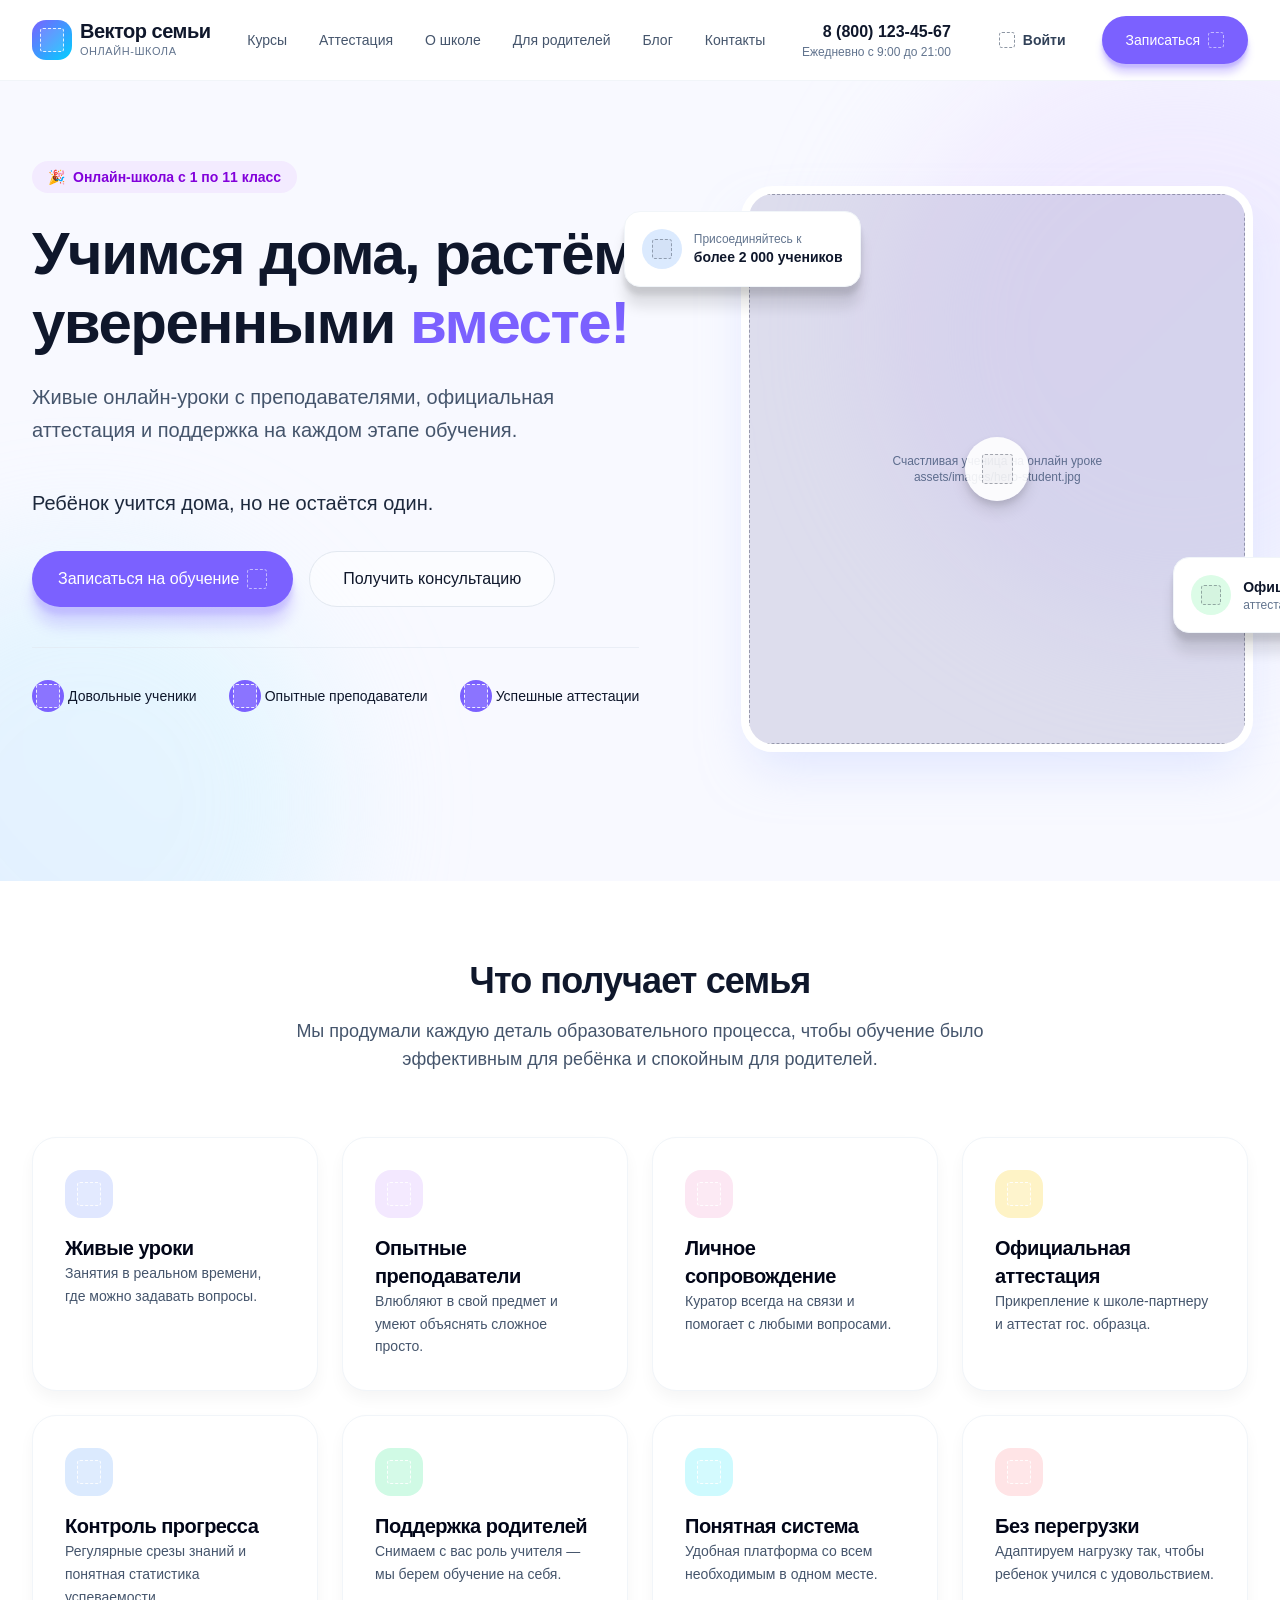
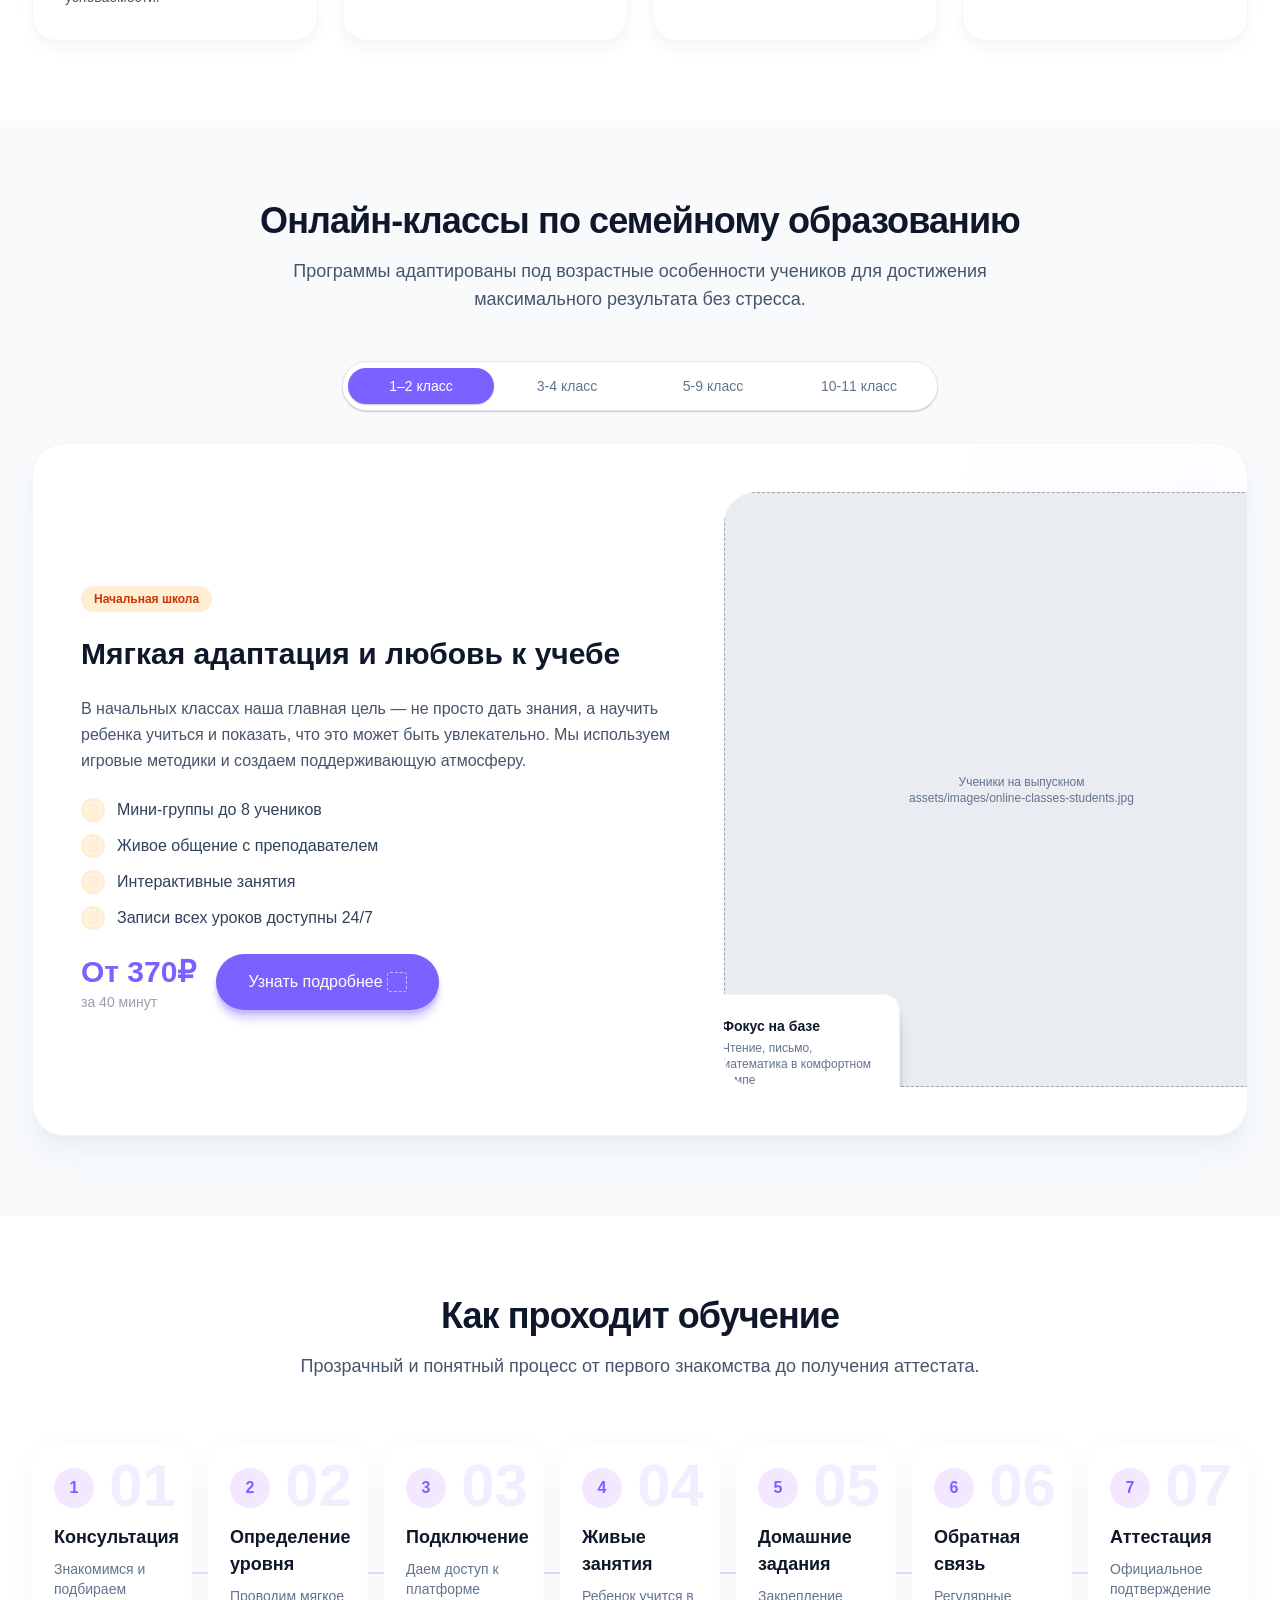
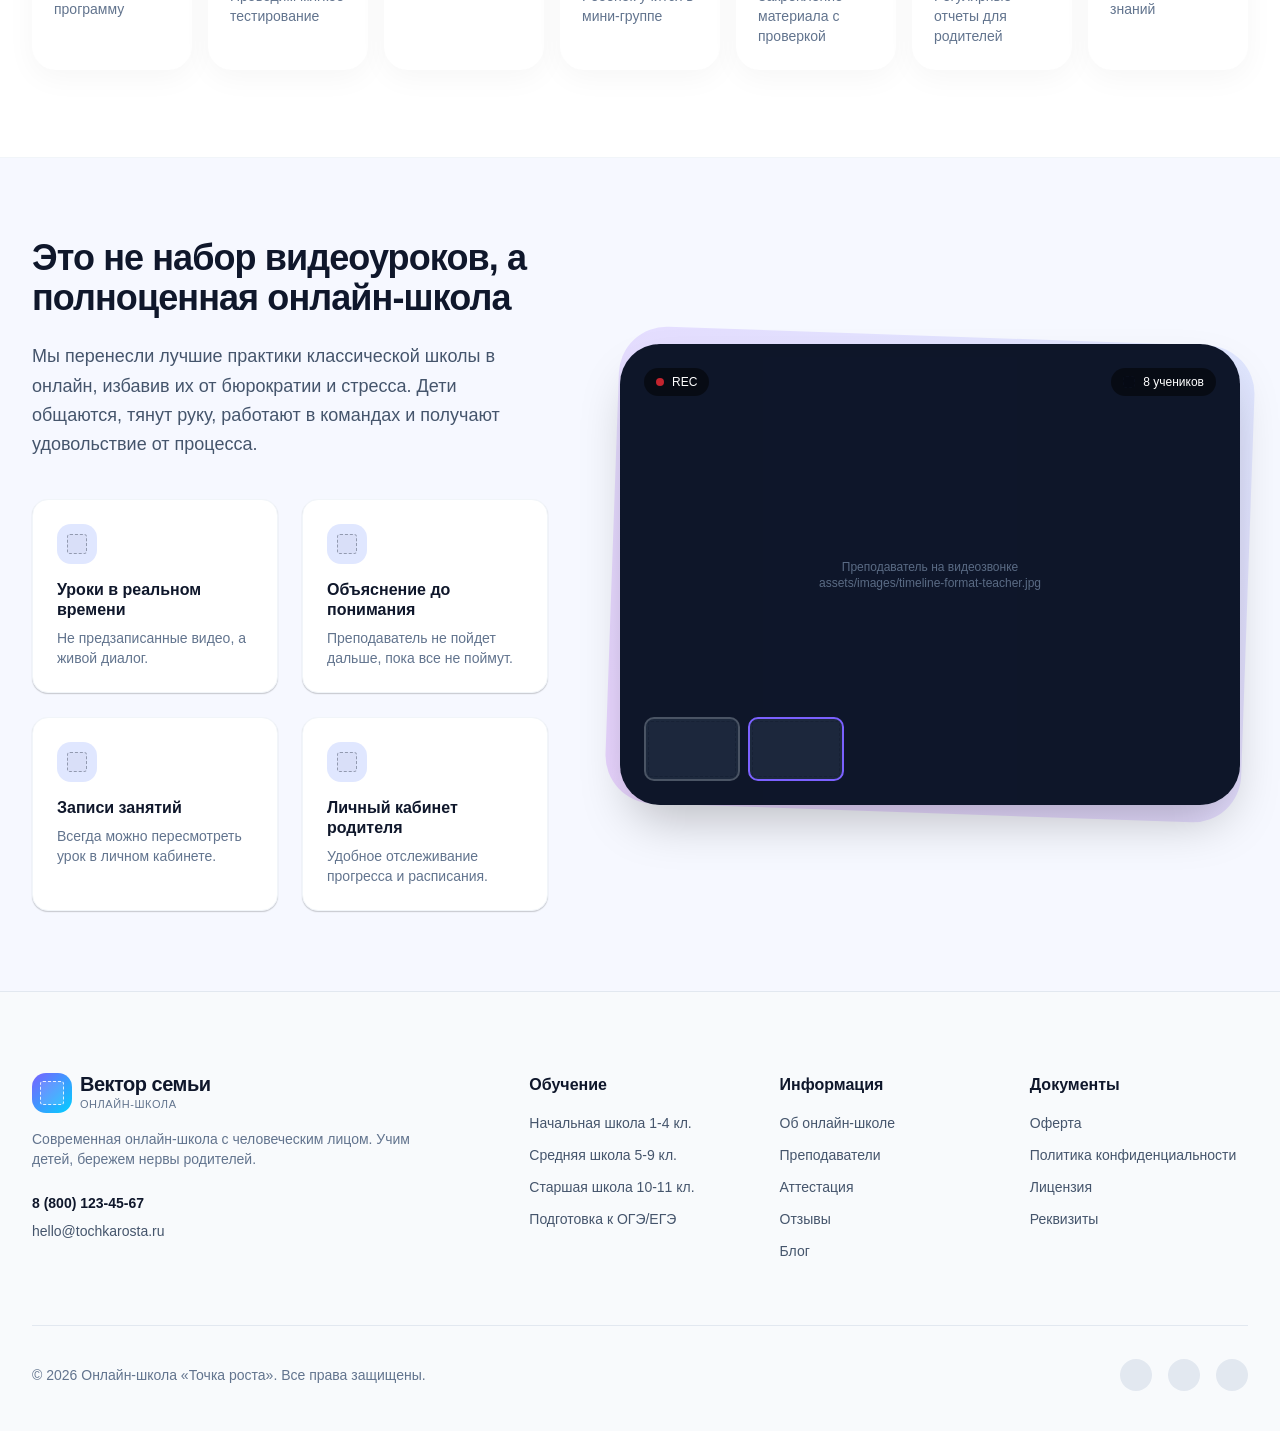
==== commit 9abd434a: "Add TimelineFormat section (Figma 1:257) Two subsections: the 7-step "how it works" timeline and the" ====
--- a/static/index.html
+++ b/static/index.html
@@ -15,6 +15,7 @@
   <link rel="stylesheet" href="assets/css/components/hero.css">
   <link rel="stylesheet" href="assets/css/components/benefits.css">
   <link rel="stylesheet" href="assets/css/components/online-classes.css">
+  <link rel="stylesheet" href="assets/css/components/timeline-format.css">
 </head>
 <body>
 
@@ -379,9 +380,149 @@
       </div>
     </section>
 
+    <!-- ================= TimelineFormat (Figma 1:257) ================== -->
+    <section class="timeline-format" id="timeline-format">
+      <div class="timeline-format__steps">
+        <div class="container">
+          <div class="timeline-format__header reveal">
+            <h2 class="timeline-format__title">Как проходит обучение</h2>
+            <p class="timeline-format__text">
+              Прозрачный и понятный процесс от первого знакомства до получения аттестата.
+            </p>
+          </div>
+
+          <div class="timeline-format__steps-track reveal">
+            <span class="timeline-format__steps-line" aria-hidden="true"></span>
+
+            <ol class="timeline-format__steps-grid">
+              <li class="timeline-format__step">
+                <span class="timeline-format__step-bgnum" aria-hidden="true">01</span>
+                <span class="timeline-format__step-badge" aria-hidden="true">1</span>
+                <h3 class="timeline-format__step-title">Консультация</h3>
+                <p class="timeline-format__step-text">Знакомимся и подбираем программу</p>
+              </li>
+              <li class="timeline-format__step">
+                <span class="timeline-format__step-bgnum" aria-hidden="true">02</span>
+                <span class="timeline-format__step-badge" aria-hidden="true">2</span>
+                <h3 class="timeline-format__step-title">Определение уровня</h3>
+                <p class="timeline-format__step-text">Проводим мягкое тестирование</p>
+              </li>
+              <li class="timeline-format__step">
+                <span class="timeline-format__step-bgnum" aria-hidden="true">03</span>
+                <span class="timeline-format__step-badge" aria-hidden="true">3</span>
+                <h3 class="timeline-format__step-title">Подключение</h3>
+                <p class="timeline-format__step-text">Даем доступ к платформе</p>
+              </li>
+              <li class="timeline-format__step">
+                <span class="timeline-format__step-bgnum" aria-hidden="true">04</span>
+                <span class="timeline-format__step-badge" aria-hidden="true">4</span>
+                <h3 class="timeline-format__step-title">Живые занятия</h3>
+                <p class="timeline-format__step-text">Ребенок учится в мини-группе</p>
+              </li>
+              <li class="timeline-format__step">
+                <span class="timeline-format__step-bgnum" aria-hidden="true">05</span>
+                <span class="timeline-format__step-badge" aria-hidden="true">5</span>
+                <h3 class="timeline-format__step-title">Домашние задания</h3>
+                <p class="timeline-format__step-text">Закрепление материала с проверкой</p>
+              </li>
+              <li class="timeline-format__step">
+                <span class="timeline-format__step-bgnum" aria-hidden="true">06</span>
+                <span class="timeline-format__step-badge" aria-hidden="true">6</span>
+                <h3 class="timeline-format__step-title">Обратная связь</h3>
+                <p class="timeline-format__step-text">Регулярные отчеты для родителей</p>
+              </li>
+              <li class="timeline-format__step">
+                <span class="timeline-format__step-bgnum" aria-hidden="true">07</span>
+                <span class="timeline-format__step-badge" aria-hidden="true">7</span>
+                <h3 class="timeline-format__step-title">Аттестация</h3>
+                <p class="timeline-format__step-text">Официальное подтверждение знаний</p>
+              </li>
+            </ol>
+          </div>
+        </div>
+      </div>
+
+      <div class="timeline-format__overview">
+        <div class="container">
+          <div class="timeline-format__overview-grid reveal">
+
+            <div class="timeline-format__overview-content">
+              <h2 class="timeline-format__overview-title">Это не набор видеоуроков, а полноценная онлайн-школа</h2>
+              <p class="timeline-format__overview-text">
+                Мы перенесли лучшие практики классической школы в онлайн, избавив их от бюрократии и стресса. Дети общаются, тянут руку, работают в командах и получают удовольствие от процесса.
+              </p>
+
+              <ul class="timeline-format__features">
+                <li class="timeline-format__feature">
+                  <span class="timeline-format__feature-icon">
+                    <!-- Требуется экспорт из Figma: node 1:341, 20×20 -->
+                    <span class="asset-pending" style="width:20px;height:20px"></span>
+                  </span>
+                  <h4 class="timeline-format__feature-title">Уроки в реальном времени</h4>
+                  <p class="timeline-format__feature-text">Не предзаписанные видео, а живой диалог.</p>
+                </li>
+                <li class="timeline-format__feature">
+                  <span class="timeline-format__feature-icon">
+                    <span class="asset-pending" style="width:20px;height:20px"></span>
+                  </span>
+                  <h4 class="timeline-format__feature-title">Объяснение до понимания</h4>
+                  <p class="timeline-format__feature-text">Преподаватель не пойдет дальше, пока все не поймут.</p>
+                </li>
+                <li class="timeline-format__feature">
+                  <span class="timeline-format__feature-icon">
+                    <span class="asset-pending" style="width:20px;height:20px"></span>
+                  </span>
+                  <h4 class="timeline-format__feature-title">Записи занятий</h4>
+                  <p class="timeline-format__feature-text">Всегда можно пересмотреть урок в личном кабинете.</p>
+                </li>
+                <li class="timeline-format__feature">
+                  <span class="timeline-format__feature-icon">
+                    <span class="asset-pending" style="width:20px;height:20px"></span>
+                  </span>
+                  <h4 class="timeline-format__feature-title">Личный кабинет родителя</h4>
+                  <p class="timeline-format__feature-text">Удобное отслеживание прогресса и расписания.</p>
+                </li>
+              </ul>
+            </div>
+
+            <div class="timeline-format__visual-wrap">
+              <div class="timeline-format__visual">
+                <div class="timeline-format__visual-inner">
+                  <span class="asset-pending asset-pending--photo">Преподаватель на видеозвонке<br>assets/images/timeline-format-teacher.jpg</span>
+
+                  <div class="timeline-format__visual-overlay">
+                    <div class="timeline-format__visual-top">
+                      <span class="timeline-format__rec">
+                        <span class="timeline-format__rec-dot" aria-hidden="true"></span>
+                        REC
+                      </span>
+                      <span class="timeline-format__viewers">
+                        <!-- Требуется экспорт из Figma: node 1:387, 12×12 -->
+                        <span class="asset-pending" style="width:12px;height:12px"></span>
+                        8 учеников
+                      </span>
+                    </div>
+
+                    <div class="timeline-format__thumbs">
+                      <span class="timeline-format__thumb">
+                        <span class="asset-pending"></span>
+                      </span>
+                      <span class="timeline-format__thumb timeline-format__thumb--active">
+                        <span class="asset-pending"></span>
+                      </span>
+                    </div>
+                  </div>
+                </div>
+              </div>
+            </div>
+
+          </div>
+        </div>
+      </div>
+    </section>
+
     <!--
       Следующие секции главной (Figma 1:7 «Main Content»):
-        TimelineFormat  1:257
         AttestationExam 1:398
         ParentsTeachers 1:579
         ResultsFaq      1:740
--- a/static/assets/css/fonts.css
+++ b/static/assets/css/fonts.css
@@ -35,3 +35,11 @@
   font-style: normal;
   font-display: swap;
 }
+
+@font-face {
+  font-family: "Inter";
+  src: url("../fonts/Inter-Black.woff2") format("woff2");
+  font-weight: 900;
+  font-style: normal;
+  font-display: swap;
+}
--- a/static/assets/css/tokens.css
+++ b/static/assets/css/tokens.css
@@ -30,6 +30,7 @@
   --fw-medium: 500;
   --fw-semibold: 600;
   --fw-bold: 700;
+  --fw-black: 900;
 
   --fs-caption: 11px;
   --lh-caption: 16.5px;
--- a/static/assets/css/components/timeline-format.css
+++ b/static/assets/css/components/timeline-format.css
@@ -0,0 +1,299 @@
+/* ==========================================================================
+   TimelineFormat — Figma node 1:257
+   Две подсекции: 1:258 (шаги, белый фон) и 1:330 (обзор форматов, тонированный
+   фон). Контейнер 1400/32, как и в остальных секциях главной.
+
+   В макете 7 карточек шагов зафиксированы по 200px и физически не помещаются
+   в контейнер 1336 (перекрывают на 160px, обрезаются overflow-clip — седьмой
+   шаг «Аттестация» частично не виден). Сами карточки в макете помечены как
+   гибкие (flex-grow) с равным весом, поэтому здесь они распределены поровну
+   по ширине (grid 7 колонок) вместо буквального копирования обрезанной
+   раскладки — так виден весь контент без потери информации.
+   ========================================================================== */
+
+.timeline-format__steps {
+  padding-block: 80px 87px;
+  background-color: var(--color-surface);
+  border-bottom: 1px solid var(--color-border-light);
+}
+
+.timeline-format__header {
+  max-width: 768px;
+  margin-inline: auto;
+  text-align: center;
+}
+
+.timeline-format__title {
+  font-size: 36px;
+  line-height: 40px;
+  font-weight: var(--fw-bold);
+  letter-spacing: -0.9px;
+  color: var(--color-text);
+}
+
+.timeline-format__text {
+  margin-block-start: 16px;
+  font-size: 18px;
+  line-height: 28px;
+  color: var(--color-text-body);
+}
+
+/* --- Шаги ------------------------------------------------------------------ */
+
+.timeline-format__steps-track {
+  position: relative;
+  margin-block-start: 64px;
+}
+
+.timeline-format__steps-line {
+  position: absolute;
+  inset-inline: 0;
+  inset-block-start: 127.5px;
+  height: 2px;
+  background-image: linear-gradient(
+    90deg,
+    #e0e7ff 0%,
+    #e9d4ff 50%,
+    #e0e7ff 100%
+  );
+  pointer-events: none;
+}
+
+.timeline-format__steps-grid {
+  position: relative;
+  display: grid;
+  grid-template-columns: repeat(7, 1fr);
+  gap: 16px;
+}
+
+.timeline-format__step {
+  position: relative;
+  overflow: hidden;
+  min-height: 170px;
+  padding: 24px 22px;
+  display: flex;
+  flex-direction: column;
+  background-color: var(--color-surface);
+  border-radius: 24px;
+  box-shadow: 0 8px 30px rgba(0, 0, 0, 0.04);
+}
+
+.timeline-format__step-bgnum {
+  position: absolute;
+  inset-block-start: 12px;
+  inset-inline-end: 16px;
+  font-size: 60px;
+  line-height: 60px;
+  font-weight: var(--fw-black);
+  color: var(--color-brand);
+  opacity: 0.1;
+  pointer-events: none;
+}
+
+.timeline-format__step-badge {
+  display: flex;
+  align-items: center;
+  justify-content: center;
+  width: 40px;
+  height: 40px;
+  margin-block-end: 16px;
+  border-radius: var(--radius-pill);
+  background-color: #f3e8ff;
+  font-size: var(--fs-lead);
+  font-weight: var(--fw-bold);
+  color: var(--color-brand);
+}
+
+.timeline-format__step-title {
+  font-size: 18px;
+  line-height: 27px;
+  font-weight: var(--fw-semibold);
+  color: var(--color-text);
+}
+
+.timeline-format__step-text {
+  margin-block-start: 8px;
+  font-size: var(--fs-body);
+  line-height: 20px;
+  color: var(--color-text-muted);
+}
+
+/* --- Обзор формата ----------------------------------------------------------- */
+
+.timeline-format__overview {
+  padding-block: 80px;
+  background-color: rgba(238, 242, 255, 0.5);
+}
+
+.timeline-format__overview-grid {
+  display: flex;
+  align-items: center;
+  gap: 64px;
+}
+
+.timeline-format__overview-content {
+  flex: 1 1 636px;
+}
+
+.timeline-format__overview-title {
+  font-size: 36px;
+  line-height: 40px;
+  font-weight: var(--fw-bold);
+  letter-spacing: -0.9px;
+  color: var(--color-text);
+}
+
+.timeline-format__overview-text {
+  margin-block-start: 24px;
+  font-size: 18px;
+  line-height: 29.25px;
+  color: var(--color-text-body);
+}
+
+.timeline-format__features {
+  display: grid;
+  grid-template-columns: repeat(2, 1fr);
+  gap: 24px;
+  margin-block-start: 40px;
+}
+
+.timeline-format__feature {
+  padding: 24px;
+  background-color: var(--color-surface);
+  border: 1px solid var(--color-border-light);
+  border-radius: 16px;
+  box-shadow: 0 1px 1.5px rgba(0, 0, 0, 0.1), 0 1px 1px rgba(0, 0, 0, 0.1);
+}
+
+.timeline-format__feature-icon {
+  display: flex;
+  align-items: center;
+  justify-content: center;
+  width: 40px;
+  height: 40px;
+  margin-block-end: 16px;
+  border-radius: 14px;
+  background-color: #e0e7ff;
+}
+
+.timeline-format__feature-icon img {
+  width: 20px;
+  height: 20px;
+}
+
+.timeline-format__feature-title {
+  font-size: var(--fs-lead);
+  font-weight: var(--fw-semibold);
+  color: var(--color-text);
+}
+
+.timeline-format__feature-text {
+  margin-block-start: 8px;
+  font-size: var(--fs-body);
+  line-height: 20px;
+  color: var(--color-text-muted);
+}
+
+/* --- Визуал: наклонный кадр видеозвонка --------------------------------------- */
+
+.timeline-format__visual-wrap {
+  flex: 0 0 636px;
+  display: flex;
+  align-items: center;
+  justify-content: center;
+}
+
+.timeline-format__visual {
+  position: relative;
+  box-sizing: border-box;
+  width: 100%;
+  max-width: 636px;
+  aspect-ratio: 636 / 477;
+  padding: 8px;
+  border-radius: 48px;
+  background-image: linear-gradient(37deg, #e9d4ff 0%, #e0e7ff 100%);
+  transform: rotate(2deg);
+}
+
+.timeline-format__visual-inner {
+  position: relative;
+  width: 100%;
+  height: 100%;
+  overflow: hidden;
+  border-radius: 40px;
+  background-color: #0f172b;
+  box-shadow: 0 25px 50px -12px rgba(0, 0, 0, 0.25);
+  transform: rotate(-2deg);
+}
+
+.timeline-format__visual-inner .asset-pending--photo {
+  opacity: 0.9;
+}
+
+.timeline-format__visual-overlay {
+  position: absolute;
+  inset: 0;
+  display: flex;
+  flex-direction: column;
+  justify-content: space-between;
+  padding: 24px;
+}
+
+.timeline-format__visual-top {
+  display: flex;
+  align-items: center;
+  justify-content: space-between;
+}
+
+.timeline-format__rec,
+.timeline-format__viewers {
+  display: inline-flex;
+  align-items: center;
+  gap: 8px;
+  height: 28px;
+  padding-inline: 12px;
+  border-radius: var(--radius-pill);
+  background-color: rgba(0, 0, 0, 0.5);
+  font-size: 12px;
+  line-height: 16px;
+  color: #ffffff;
+  white-space: nowrap;
+}
+
+.timeline-format__rec-dot {
+  width: 8px;
+  height: 8px;
+  border-radius: 50%;
+  background-color: #fb2c36;
+  opacity: 0.77;
+}
+
+.timeline-format__viewers img {
+  width: 12px;
+  height: 12px;
+}
+
+.timeline-format__thumbs {
+  display: flex;
+  gap: 8px;
+}
+
+.timeline-format__thumb {
+  width: 96px;
+  height: 64px;
+  padding: 2px;
+  box-sizing: border-box;
+  border: 2px solid rgba(255, 255, 255, 0.2);
+  border-radius: 10px;
+  background-color: #1d293d;
+  overflow: hidden;
+}
+
+.timeline-format__thumb--active {
+  border-color: var(--color-brand);
+}
+
+.timeline-format__thumb .asset-pending {
+  width: 100%;
+  height: 100%;
+}
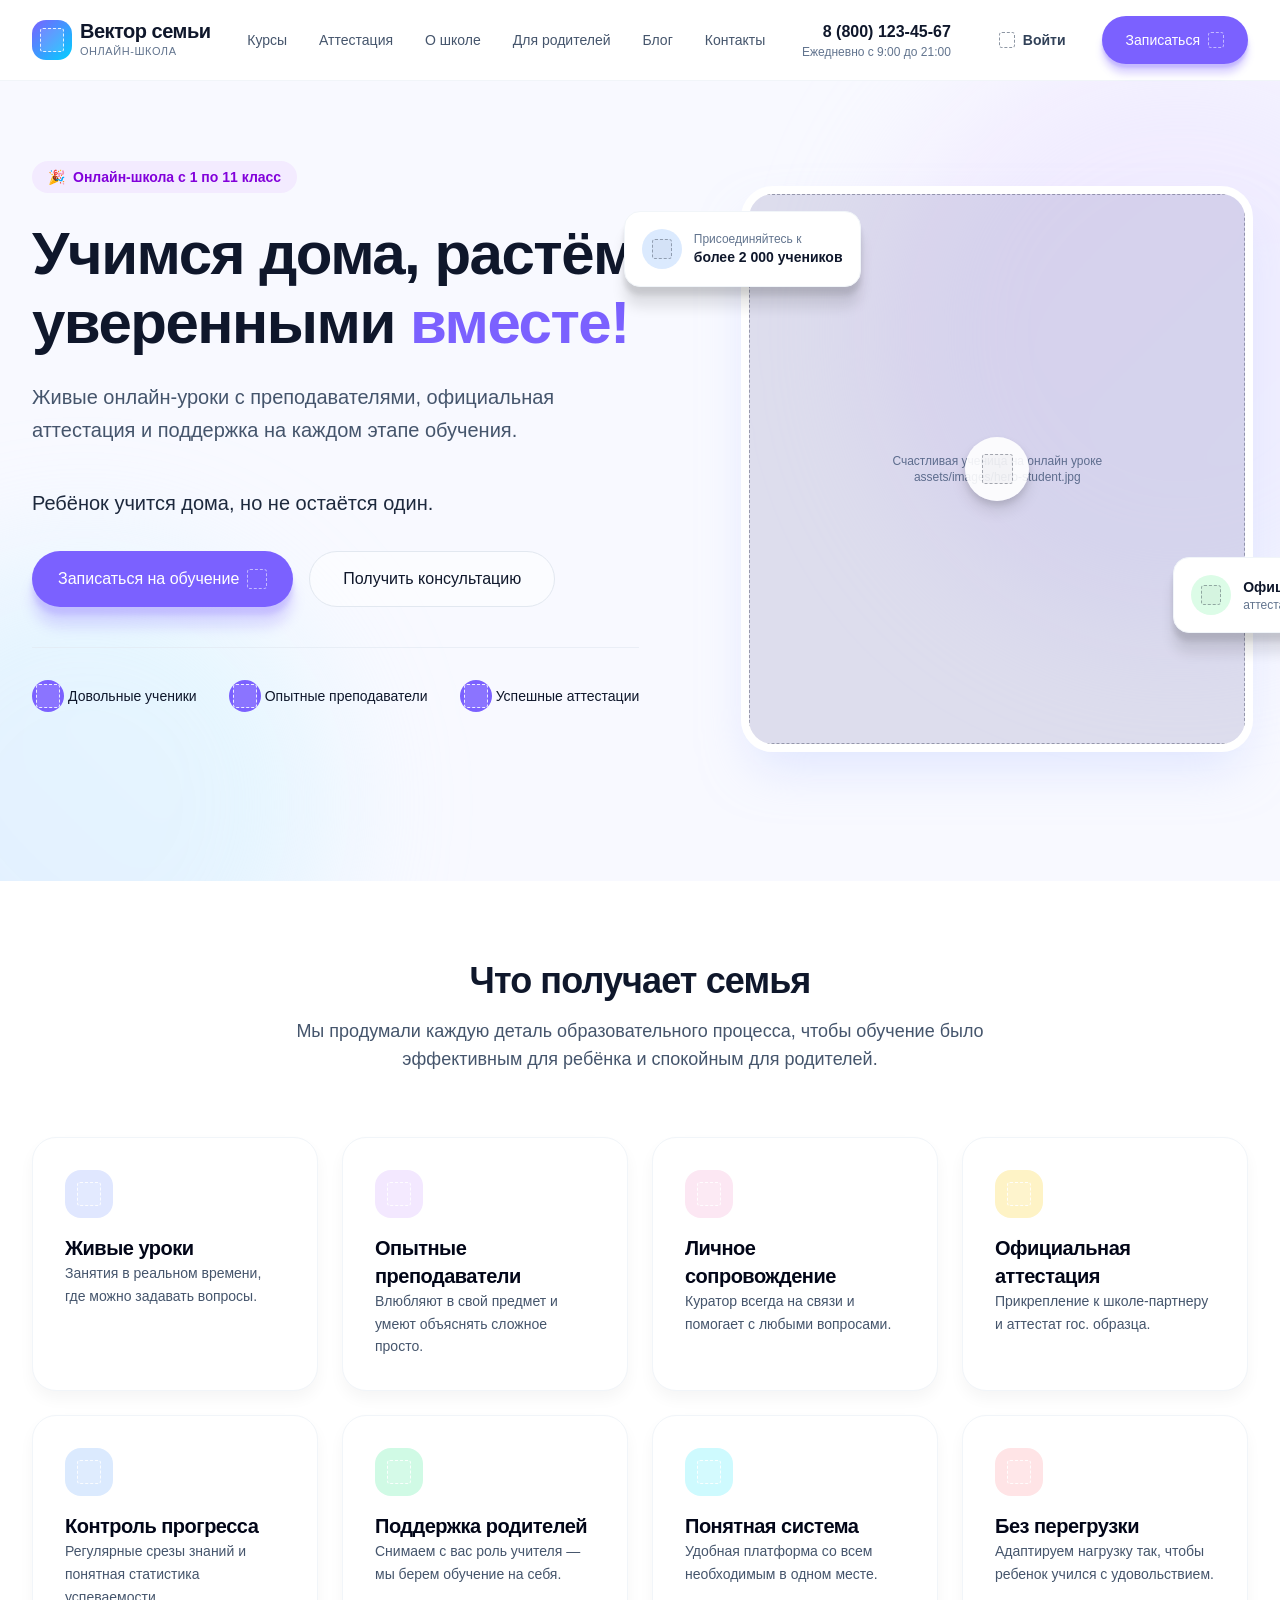
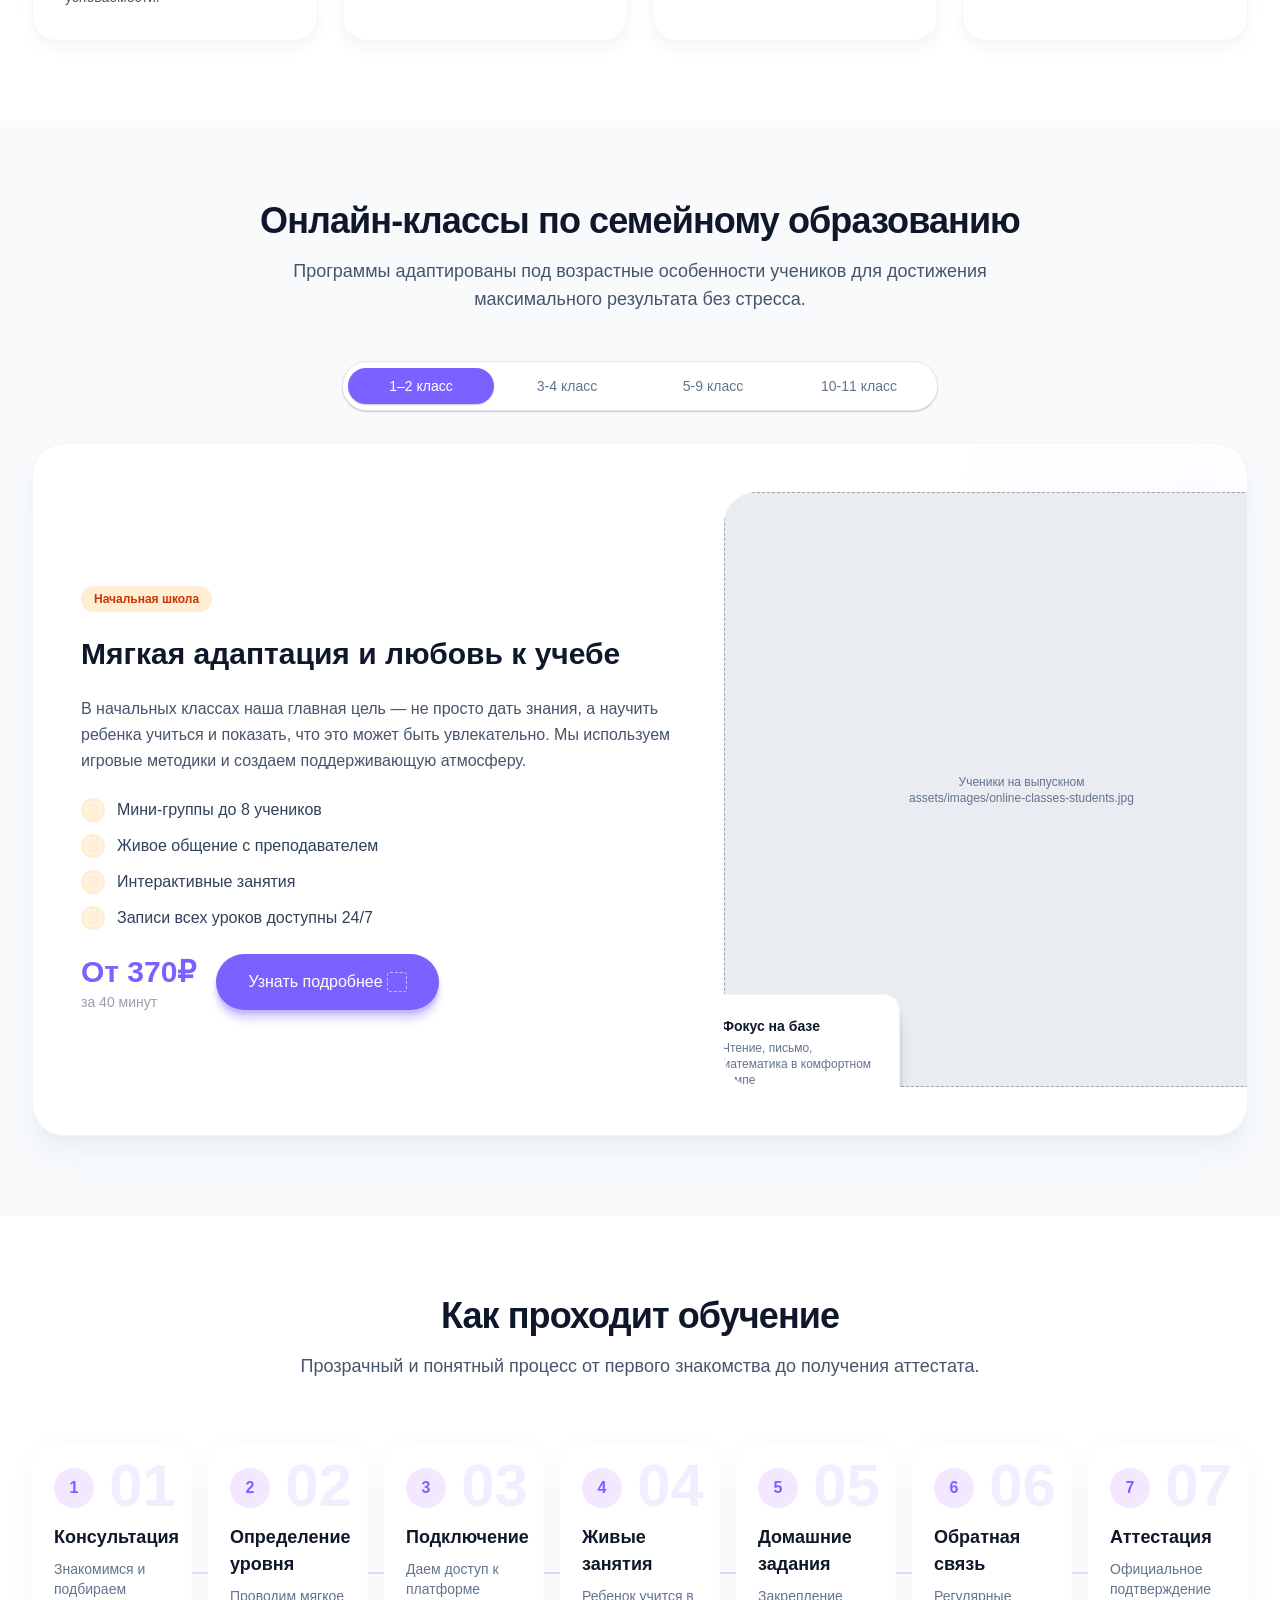
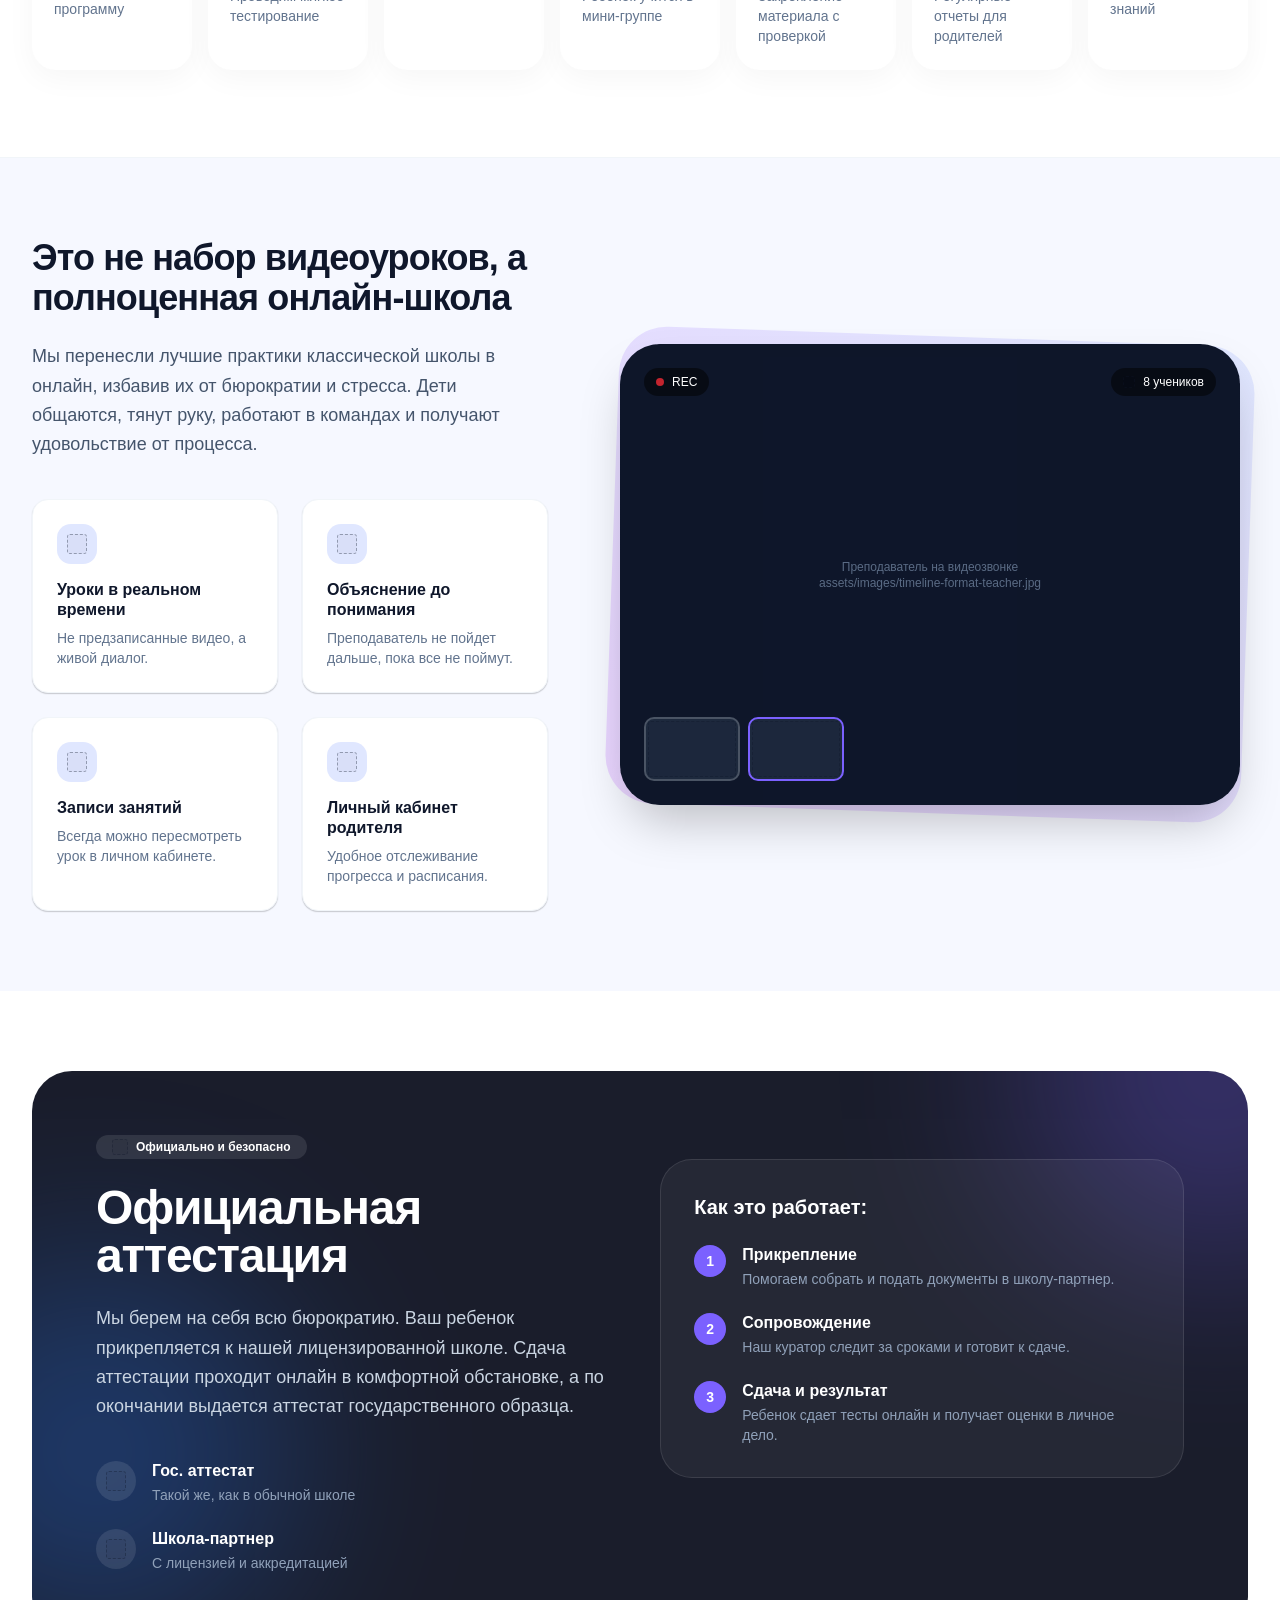
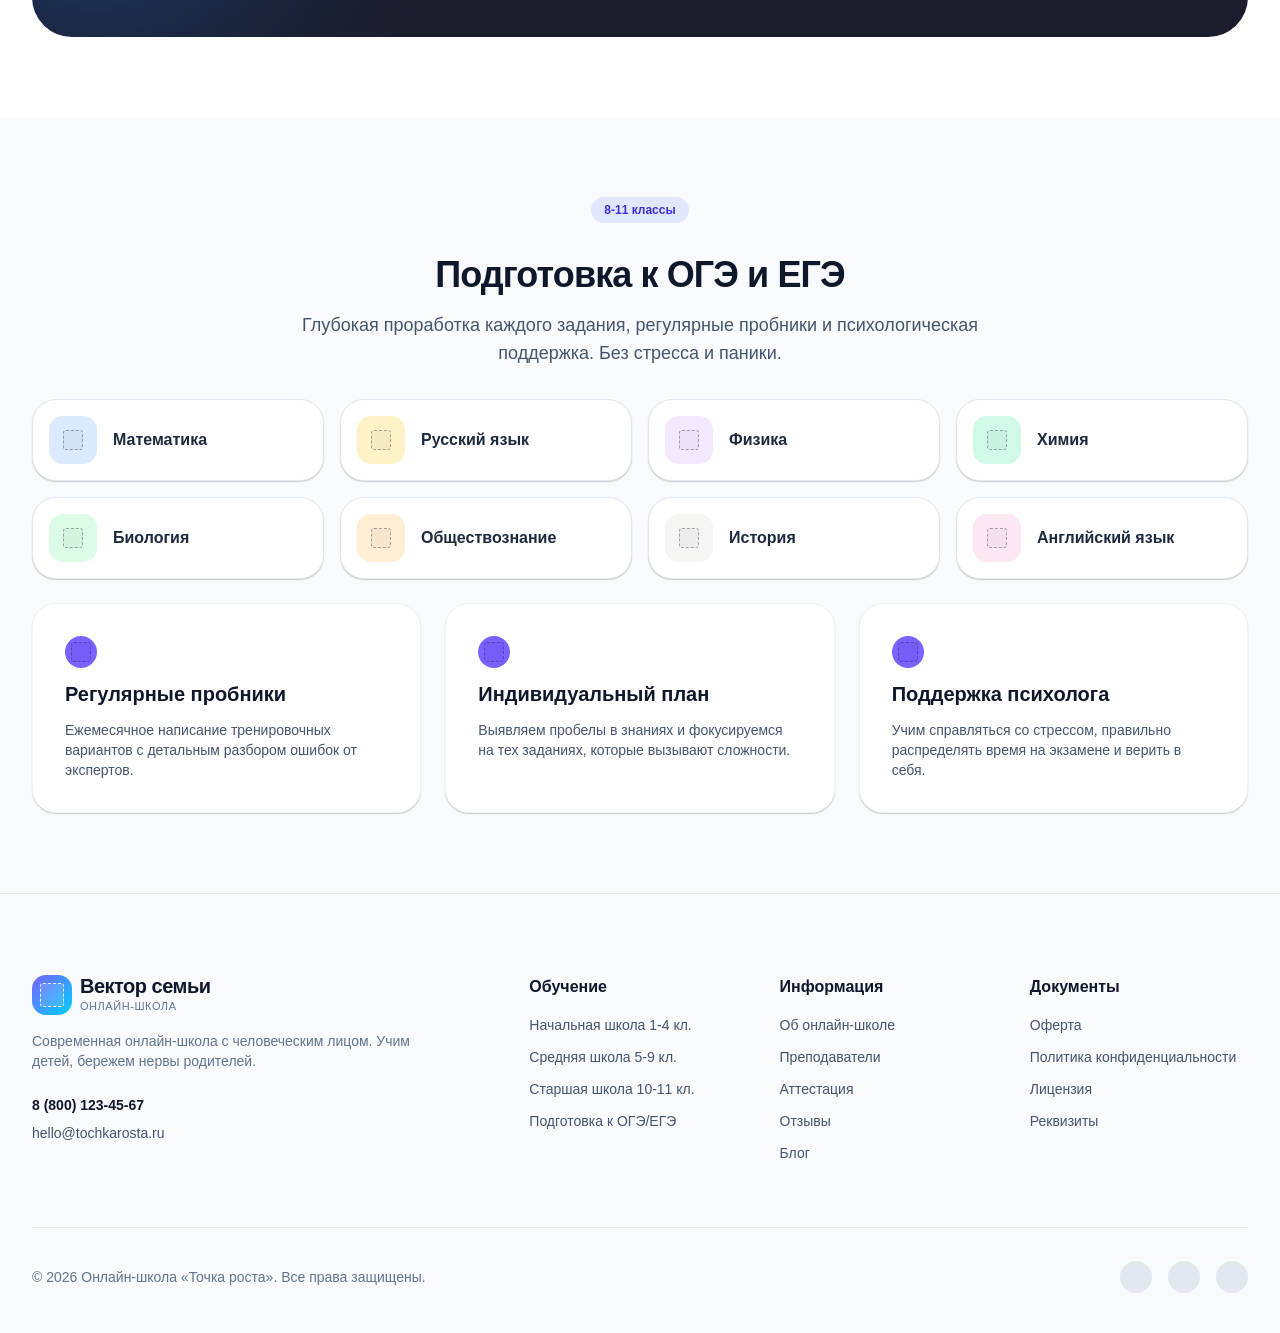
==== commit cc67c4a7: "Add AttestationExam section (Figma 1:398) Dark hero card ("Официальная аттестация") with two decorat" ====
--- a/static/index.html
+++ b/static/index.html
@@ -16,6 +16,7 @@
   <link rel="stylesheet" href="assets/css/components/benefits.css">
   <link rel="stylesheet" href="assets/css/components/online-classes.css">
   <link rel="stylesheet" href="assets/css/components/timeline-format.css">
+  <link rel="stylesheet" href="assets/css/components/attestation-exam.css">
 </head>
 <body>
 
@@ -521,9 +522,174 @@
       </div>
     </section>
 
+    <!-- ================ AttestationExam (Figma 1:398) ================== -->
+    <section class="attestation-exam" id="attestation-exam">
+      <div class="attestation-exam__hero">
+        <div class="container">
+          <div class="attestation-exam__card reveal">
+            <span class="attestation-exam__glow attestation-exam__glow--purple" aria-hidden="true"></span>
+            <span class="attestation-exam__glow attestation-exam__glow--blue" aria-hidden="true"></span>
+
+            <div class="attestation-exam__card-grid">
+              <div class="attestation-exam__intro">
+                <span class="attestation-exam__badge">
+                  <!-- Требуется экспорт из Figma: node 1:407, 16×16 -->
+                  <span class="asset-pending" style="width:16px;height:16px"></span>
+                  Официально и безопасно
+                </span>
+
+                <h2 class="attestation-exam__title">Официальная аттестация</h2>
+
+                <p class="attestation-exam__text">
+                  Мы берем на себя всю бюрократию. Ваш ребенок прикрепляется к нашей лицензированной школе. Сдача аттестации проходит онлайн в комфортной обстановке, а по окончании выдается аттестат государственного образца.
+                </p>
+
+                <div class="attestation-exam__facts">
+                  <div class="attestation-exam__fact">
+                    <span class="attestation-exam__fact-icon">
+                      <!-- Требуется экспорт из Figma: node 1:418, 20×20 -->
+                      <span class="asset-pending" style="width:20px;height:20px"></span>
+                    </span>
+                    <span>
+                      <span class="attestation-exam__fact-title" style="display:block">Гос. аттестат</span>
+                      <span class="attestation-exam__fact-text" style="display:block">Такой же, как в обычной школе</span>
+                    </span>
+                  </div>
+                  <div class="attestation-exam__fact">
+                    <span class="attestation-exam__fact-icon">
+                      <!-- Требуется экспорт из Figma: node 1:430, 20×20 -->
+                      <span class="asset-pending" style="width:20px;height:20px"></span>
+                    </span>
+                    <span>
+                      <span class="attestation-exam__fact-title" style="display:block">Школа-партнер</span>
+                      <span class="attestation-exam__fact-text" style="display:block">С лицензией и аккредитацией</span>
+                    </span>
+                  </div>
+                </div>
+              </div>
+
+              <div class="attestation-exam__how">
+                <h3 class="attestation-exam__how-title">Как это работает:</h3>
+                <ol class="attestation-exam__how-list">
+                  <li class="attestation-exam__how-item">
+                    <span class="attestation-exam__how-num" aria-hidden="true">1</span>
+                    <span>
+                      <span class="attestation-exam__how-item-title" style="display:block">Прикрепление</span>
+                      <span class="attestation-exam__how-item-text" style="display:block">Помогаем собрать и подать документы в школу-партнер.</span>
+                    </span>
+                  </li>
+                  <li class="attestation-exam__how-item">
+                    <span class="attestation-exam__how-num" aria-hidden="true">2</span>
+                    <span>
+                      <span class="attestation-exam__how-item-title" style="display:block">Сопровождение</span>
+                      <span class="attestation-exam__how-item-text" style="display:block">Наш куратор следит за сроками и готовит к сдаче.</span>
+                    </span>
+                  </li>
+                  <li class="attestation-exam__how-item">
+                    <span class="attestation-exam__how-num" aria-hidden="true">3</span>
+                    <span>
+                      <span class="attestation-exam__how-item-title" style="display:block">Сдача и результат</span>
+                      <span class="attestation-exam__how-item-text" style="display:block">Ребенок сдает тесты онлайн и получает оценки в личное дело.</span>
+                    </span>
+                  </li>
+                </ol>
+              </div>
+            </div>
+          </div>
+        </div>
+      </div>
+
+      <div class="attestation-exam__exams">
+        <div class="container">
+          <div class="attestation-exam__header reveal">
+            <span class="attestation-exam__exams-badge">8-11 классы</span>
+            <h2 class="attestation-exam__exams-title">Подготовка к ОГЭ и ЕГЭ</h2>
+            <p class="attestation-exam__exams-text">
+              Глубокая проработка каждого задания, регулярные пробники и психологическая поддержка. Без стресса и паники.
+            </p>
+          </div>
+
+          <ul class="attestation-exam__subjects reveal">
+            <li class="attestation-exam__subject">
+              <span class="attestation-exam__subject-icon attestation-exam__subject-icon--blue">
+                <span class="asset-pending" style="width:20px;height:20px"></span>
+              </span>
+              <span class="attestation-exam__subject-name">Математика</span>
+            </li>
+            <li class="attestation-exam__subject">
+              <span class="attestation-exam__subject-icon attestation-exam__subject-icon--amber">
+                <span class="asset-pending" style="width:20px;height:20px"></span>
+              </span>
+              <span class="attestation-exam__subject-name">Русский язык</span>
+            </li>
+            <li class="attestation-exam__subject">
+              <span class="attestation-exam__subject-icon attestation-exam__subject-icon--purple">
+                <span class="asset-pending" style="width:20px;height:20px"></span>
+              </span>
+              <span class="attestation-exam__subject-name">Физика</span>
+            </li>
+            <li class="attestation-exam__subject">
+              <span class="attestation-exam__subject-icon attestation-exam__subject-icon--green">
+                <span class="asset-pending" style="width:20px;height:20px"></span>
+              </span>
+              <span class="attestation-exam__subject-name">Химия</span>
+            </li>
+            <li class="attestation-exam__subject">
+              <span class="attestation-exam__subject-icon attestation-exam__subject-icon--emerald">
+                <span class="asset-pending" style="width:20px;height:20px"></span>
+              </span>
+              <span class="attestation-exam__subject-name">Биология</span>
+            </li>
+            <li class="attestation-exam__subject">
+              <span class="attestation-exam__subject-icon attestation-exam__subject-icon--orange">
+                <span class="asset-pending" style="width:20px;height:20px"></span>
+              </span>
+              <span class="attestation-exam__subject-name">Обществознание</span>
+            </li>
+            <li class="attestation-exam__subject">
+              <span class="attestation-exam__subject-icon attestation-exam__subject-icon--stone">
+                <span class="asset-pending" style="width:20px;height:20px"></span>
+              </span>
+              <span class="attestation-exam__subject-name">История</span>
+            </li>
+            <li class="attestation-exam__subject">
+              <span class="attestation-exam__subject-icon attestation-exam__subject-icon--pink">
+                <span class="asset-pending" style="width:20px;height:20px"></span>
+              </span>
+              <span class="attestation-exam__subject-name">Английский язык</span>
+            </li>
+          </ul>
+
+          <div class="attestation-exam__features reveal">
+            <div class="attestation-exam__feature">
+              <span class="attestation-exam__feature-icon">
+                <!-- Требуется экспорт из Figma: node 32:292, 20×20 (двойная галочка) -->
+                <span class="asset-pending" style="width:20px;height:20px"></span>
+              </span>
+              <h3 class="attestation-exam__feature-title">Регулярные пробники</h3>
+              <p class="attestation-exam__feature-text">Ежемесячное написание тренировочных вариантов с детальным разбором ошибок от экспертов.</p>
+            </div>
+            <div class="attestation-exam__feature">
+              <span class="attestation-exam__feature-icon">
+                <span class="asset-pending" style="width:20px;height:20px"></span>
+              </span>
+              <h3 class="attestation-exam__feature-title">Индивидуальный план</h3>
+              <p class="attestation-exam__feature-text">Выявляем пробелы в знаниях и фокусируемся на тех заданиях, которые вызывают сложности.</p>
+            </div>
+            <div class="attestation-exam__feature">
+              <span class="attestation-exam__feature-icon">
+                <span class="asset-pending" style="width:20px;height:20px"></span>
+              </span>
+              <h3 class="attestation-exam__feature-title">Поддержка психолога</h3>
+              <p class="attestation-exam__feature-text">Учим справляться со стрессом, правильно распределять время на экзамене и верить в себя.</p>
+            </div>
+          </div>
+        </div>
+      </div>
+    </section>
+
     <!--
       Следующие секции главной (Figma 1:7 «Main Content»):
-        AttestationExam 1:398
         ParentsTeachers 1:579
         ResultsFaq      1:740
     -->
--- a/static/assets/css/components/attestation-exam.css
+++ b/static/assets/css/components/attestation-exam.css
@@ -0,0 +1,346 @@
+/* ==========================================================================
+   AttestationExam — Figma node 1:398
+   Две подсекции: 1:399 (тёмная карточка «Официальная аттестация») и
+   1:471 (светлая, «Подготовка к ОГЭ и ЕГЭ»). Контейнер 1400/32, как и в
+   остальных секциях главной.
+   ========================================================================== */
+
+.attestation-exam__hero {
+  padding-block: 80px;
+  background-color: var(--color-surface);
+}
+
+.attestation-exam__card {
+  position: relative;
+  overflow: hidden;
+  padding: 64px;
+  background-color: #1a1d2b;
+  border-radius: 40px;
+}
+
+.attestation-exam__glow {
+  position: absolute;
+  width: 384px;
+  height: 384px;
+  border-radius: 50%;
+  filter: blur(100px);
+  opacity: 0.3;
+  pointer-events: none;
+}
+
+.attestation-exam__glow--purple {
+  inset-block-start: -192px;
+  inset-inline-end: -160px;
+  background-color: var(--color-brand);
+}
+
+.attestation-exam__glow--blue {
+  inset-block-start: 189px;
+  inset-inline-start: -128px;
+  background-color: #2b7fff;
+}
+
+.attestation-exam__card-grid {
+  position: relative;
+  display: flex;
+  align-items: flex-start;
+  gap: 48px;
+}
+
+/* --- Левая колонка -------------------------------------------------------- */
+
+.attestation-exam__intro {
+  flex: 1 1 580px;
+}
+
+.attestation-exam__badge {
+  display: inline-flex;
+  align-items: center;
+  gap: 8px;
+  padding: 4px 16px;
+  border-radius: var(--radius-pill);
+  background-color: rgba(255, 255, 255, 0.1);
+  font-size: 12px;
+  line-height: 16px;
+  font-weight: var(--fw-semibold);
+  color: #ffffff;
+}
+
+.attestation-exam__badge img {
+  width: 16px;
+  height: 16px;
+}
+
+.attestation-exam__title {
+  margin-block-start: 24px;
+  font-size: 48px;
+  line-height: 48px;
+  font-weight: var(--fw-bold);
+  letter-spacing: -1.2px;
+  color: #ffffff;
+}
+
+.attestation-exam__text {
+  margin-block-start: 24px;
+  max-width: 580px;
+  font-size: 18px;
+  line-height: 29.25px;
+  color: #cad5e2;
+}
+
+.attestation-exam__facts {
+  display: flex;
+  flex-wrap: wrap;
+  gap: 24px;
+  margin-block-start: 40px;
+}
+
+.attestation-exam__fact {
+  display: flex;
+  align-items: flex-start;
+  gap: 16px;
+}
+
+.attestation-exam__fact-icon {
+  display: flex;
+  align-items: center;
+  justify-content: center;
+  flex-shrink: 0;
+  width: 40px;
+  height: 40px;
+  border-radius: var(--radius-pill);
+  background-color: rgba(255, 255, 255, 0.1);
+}
+
+.attestation-exam__fact-icon img {
+  width: 20px;
+  height: 20px;
+}
+
+.attestation-exam__fact-title {
+  font-size: var(--fs-lead);
+  font-weight: var(--fw-semibold);
+  color: #ffffff;
+}
+
+.attestation-exam__fact-text {
+  margin-block-start: 4px;
+  font-size: var(--fs-body);
+  line-height: 20px;
+  color: #90a1b9;
+}
+
+/* --- Правая колонка: «Как это работает» ----------------------------------- */
+
+.attestation-exam__how {
+  flex: 1 1 580px;
+  margin-block-start: 23.75px;
+  padding: 33px 33px 32px;
+  background-color: rgba(255, 255, 255, 0.05);
+  border: 1px solid rgba(255, 255, 255, 0.1);
+  border-radius: 32px;
+}
+
+.attestation-exam__how-title {
+  font-size: 20px;
+  line-height: 28px;
+  font-weight: var(--fw-bold);
+  color: #ffffff;
+}
+
+.attestation-exam__how-list {
+  display: flex;
+  flex-direction: column;
+  gap: 24px;
+  margin-block-start: 24px;
+}
+
+.attestation-exam__how-item {
+  display: flex;
+  align-items: flex-start;
+  gap: 16px;
+}
+
+.attestation-exam__how-num {
+  display: flex;
+  align-items: center;
+  justify-content: center;
+  flex-shrink: 0;
+  width: 32px;
+  height: 32px;
+  border-radius: var(--radius-pill);
+  background-color: var(--color-brand);
+  font-size: var(--fs-body);
+  font-weight: var(--fw-bold);
+  color: #ffffff;
+}
+
+.attestation-exam__how-item-title {
+  font-size: var(--fs-lead);
+  font-weight: var(--fw-semibold);
+  color: #ffffff;
+}
+
+.attestation-exam__how-item-text {
+  margin-block-start: 4px;
+  font-size: var(--fs-body);
+  line-height: 20px;
+  color: #90a1b9;
+}
+
+/* --- Подготовка к ОГЭ/ЕГЭ -------------------------------------------------- */
+
+.attestation-exam__exams {
+  padding-block: 80px;
+  background-color: var(--color-surface-muted);
+}
+
+.attestation-exam__header {
+  max-width: 768px;
+  margin-inline: auto;
+  text-align: center;
+}
+
+.attestation-exam__exams-badge {
+  display: inline-flex;
+  align-items: center;
+  height: 26px;
+  padding: 5px 13px;
+  border-radius: var(--radius-pill);
+  background-color: #e0e7ff;
+  font-size: var(--fs-small);
+  line-height: 16px;
+  font-weight: var(--fw-semibold);
+  color: #432dd7;
+}
+
+.attestation-exam__exams-title {
+  margin-block-start: 32px;
+  font-size: 36px;
+  line-height: 40px;
+  font-weight: var(--fw-bold);
+  letter-spacing: -0.9px;
+  color: var(--color-text);
+}
+
+.attestation-exam__exams-text {
+  margin-block-start: 16px;
+  font-size: 18px;
+  line-height: 28px;
+  color: var(--color-text-body);
+}
+
+/* --- Сетка предметов -------------------------------------------------------- */
+
+.attestation-exam__subjects {
+  display: grid;
+  grid-template-columns: repeat(4, 1fr);
+  gap: 16px;
+  margin-block-start: 32px;
+}
+
+.attestation-exam__subject {
+  display: flex;
+  align-items: center;
+  gap: 16px;
+  padding: 16px;
+  background-color: var(--color-surface);
+  border: 1px solid var(--color-border);
+  border-radius: 24px;
+  box-shadow: 0 1px 1.5px rgba(0, 0, 0, 0.1), 0 1px 1px rgba(0, 0, 0, 0.1);
+}
+
+.attestation-exam__subject-icon {
+  display: flex;
+  align-items: center;
+  justify-content: center;
+  flex-shrink: 0;
+  width: 48px;
+  height: 48px;
+  border-radius: 14px;
+}
+
+.attestation-exam__subject-icon img {
+  width: 20px;
+  height: 20px;
+}
+
+.attestation-exam__subject-name {
+  font-size: var(--fs-lead);
+  font-weight: var(--fw-semibold);
+  color: #1d293d;
+}
+
+/* Цвета плашек предметов — по одному оттенку на карточку, как в макете */
+.attestation-exam__subject-icon--blue {
+  background-color: #dbeafe;
+}
+.attestation-exam__subject-icon--amber {
+  background-color: #fef3c6;
+}
+.attestation-exam__subject-icon--purple {
+  background-color: #f3e8ff;
+}
+.attestation-exam__subject-icon--green {
+  background-color: #d0fae5;
+}
+.attestation-exam__subject-icon--emerald {
+  background-color: #dcfce7;
+}
+.attestation-exam__subject-icon--orange {
+  background-color: #ffedd4;
+}
+.attestation-exam__subject-icon--stone {
+  background-color: #f5f5f4;
+}
+.attestation-exam__subject-icon--pink {
+  background-color: #fce7f3;
+}
+
+/* --- Три карточки формата подготовки ---------------------------------------- */
+
+.attestation-exam__features {
+  display: flex;
+  align-items: stretch;
+  gap: 24px;
+  margin-block-start: 24px;
+}
+
+.attestation-exam__feature {
+  flex: 1 1 0;
+  padding: 32px;
+  background-color: var(--color-surface);
+  border: 1px solid var(--color-border-light);
+  border-radius: 24px;
+  box-shadow: 0 1px 1.5px rgba(0, 0, 0, 0.1), 0 1px 1px rgba(0, 0, 0, 0.1);
+}
+
+.attestation-exam__feature-icon {
+  display: flex;
+  align-items: center;
+  justify-content: center;
+  width: 32px;
+  height: 32px;
+  border-radius: var(--radius-pill);
+  background-color: var(--color-brand);
+}
+
+.attestation-exam__feature-icon img {
+  width: 20px;
+  height: 20px;
+}
+
+.attestation-exam__feature-title {
+  margin-block-start: 12px;
+  font-size: 20px;
+  line-height: 28px;
+  font-weight: var(--fw-bold);
+  color: var(--color-text);
+}
+
+.attestation-exam__feature-text {
+  margin-block-start: 12px;
+  font-size: var(--fs-body);
+  line-height: 20px;
+  color: var(--color-text-body);
+}
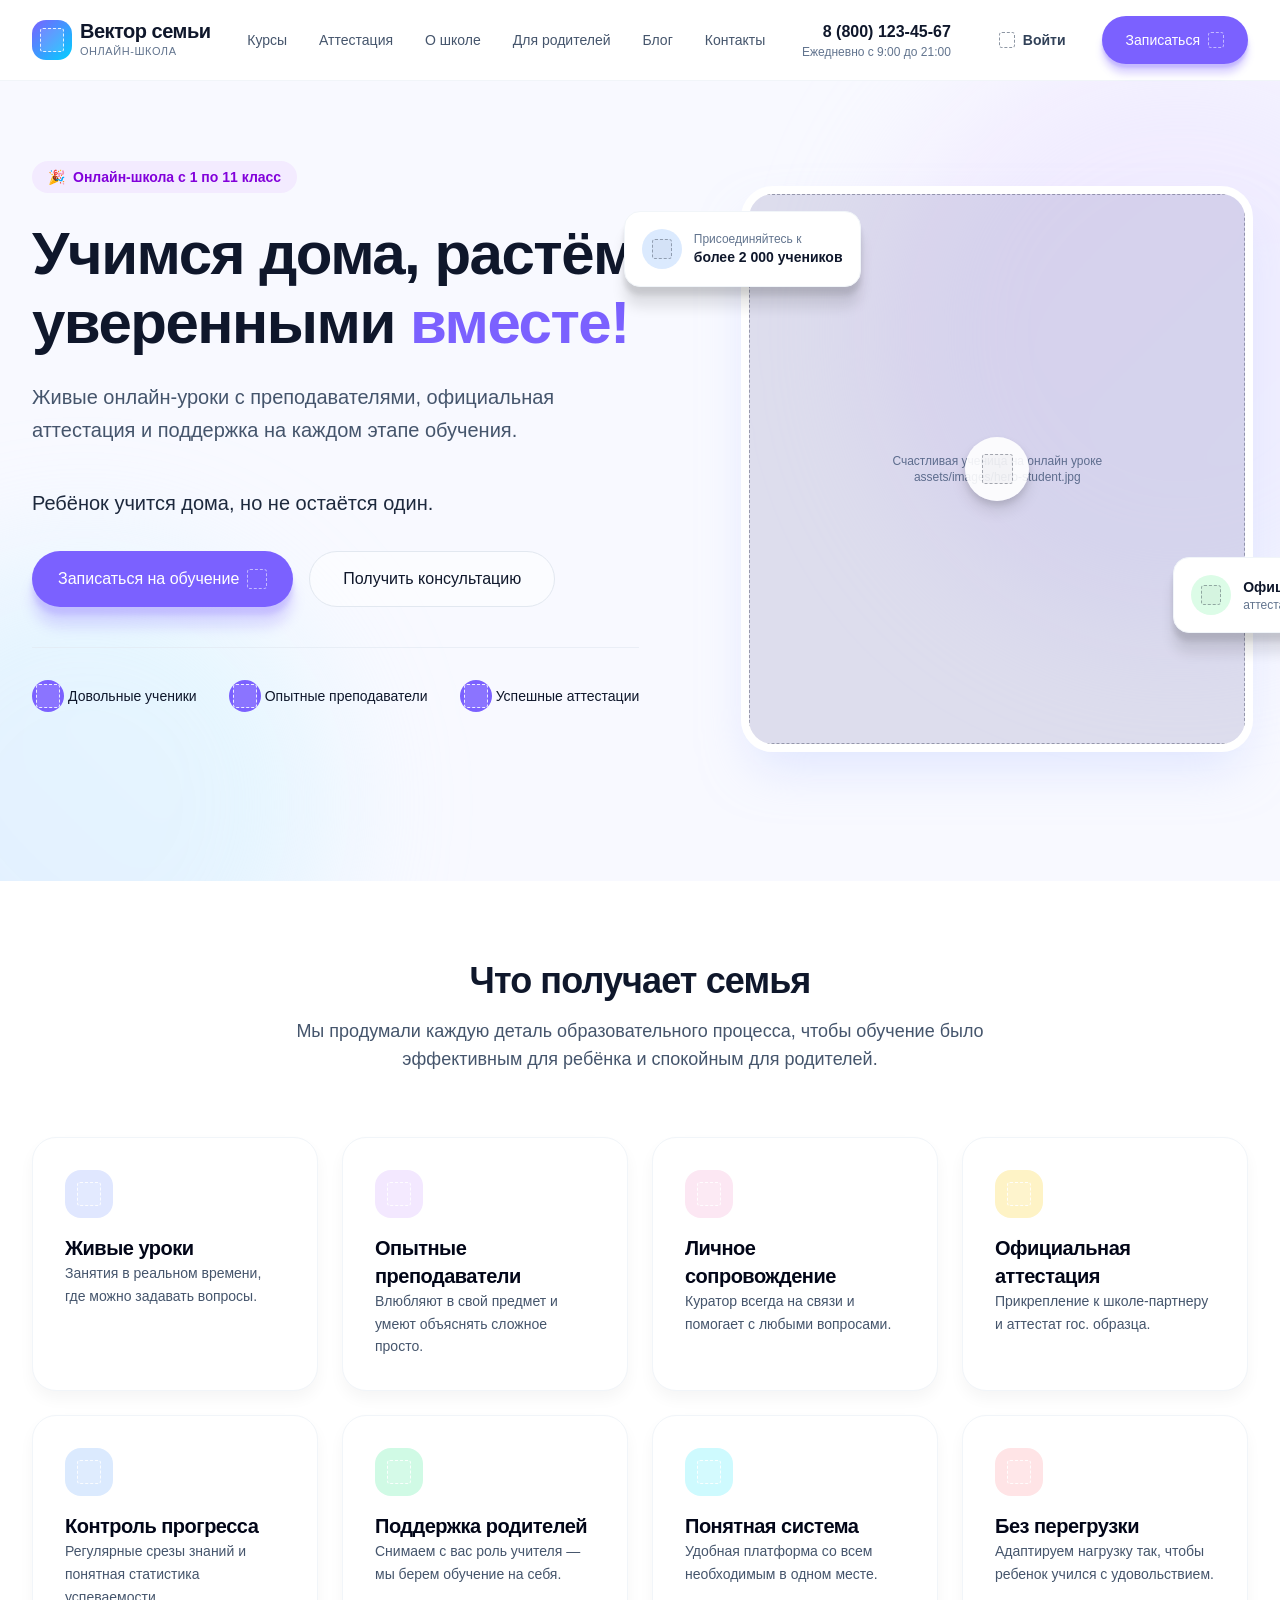
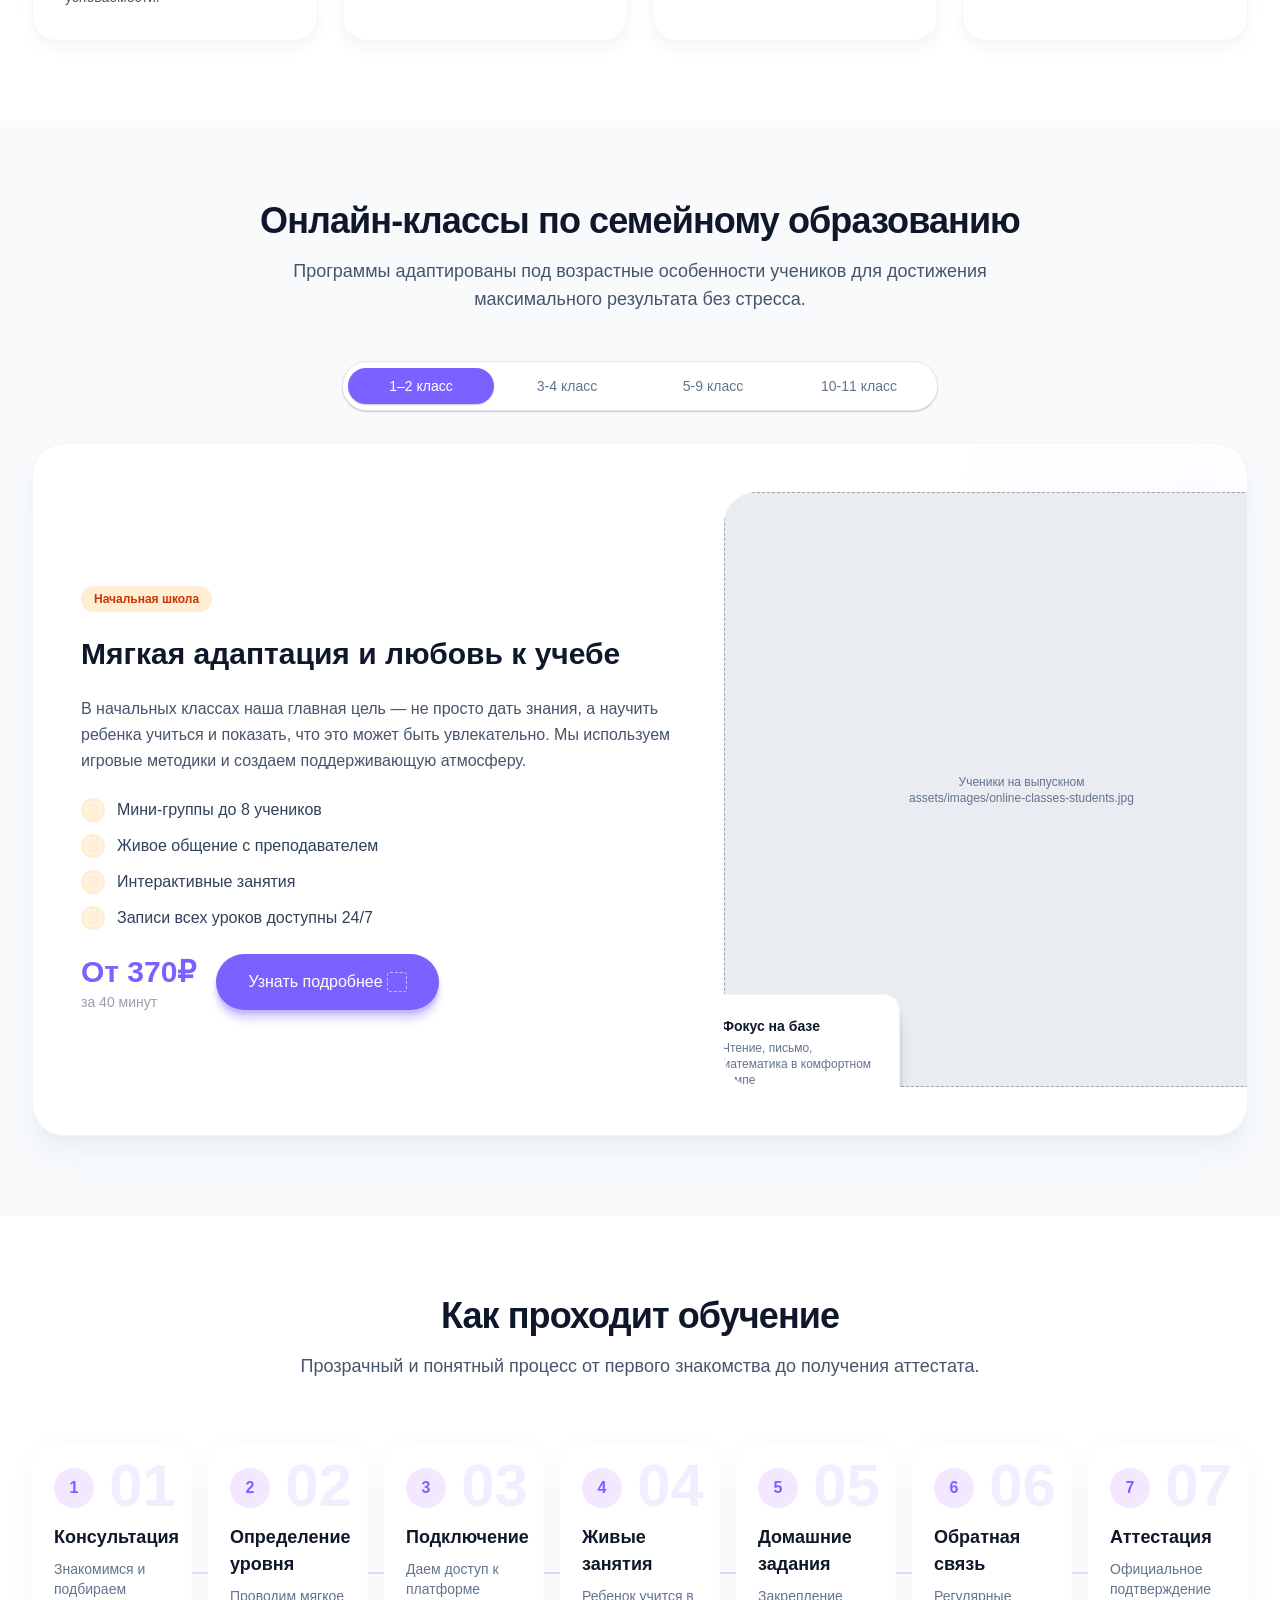
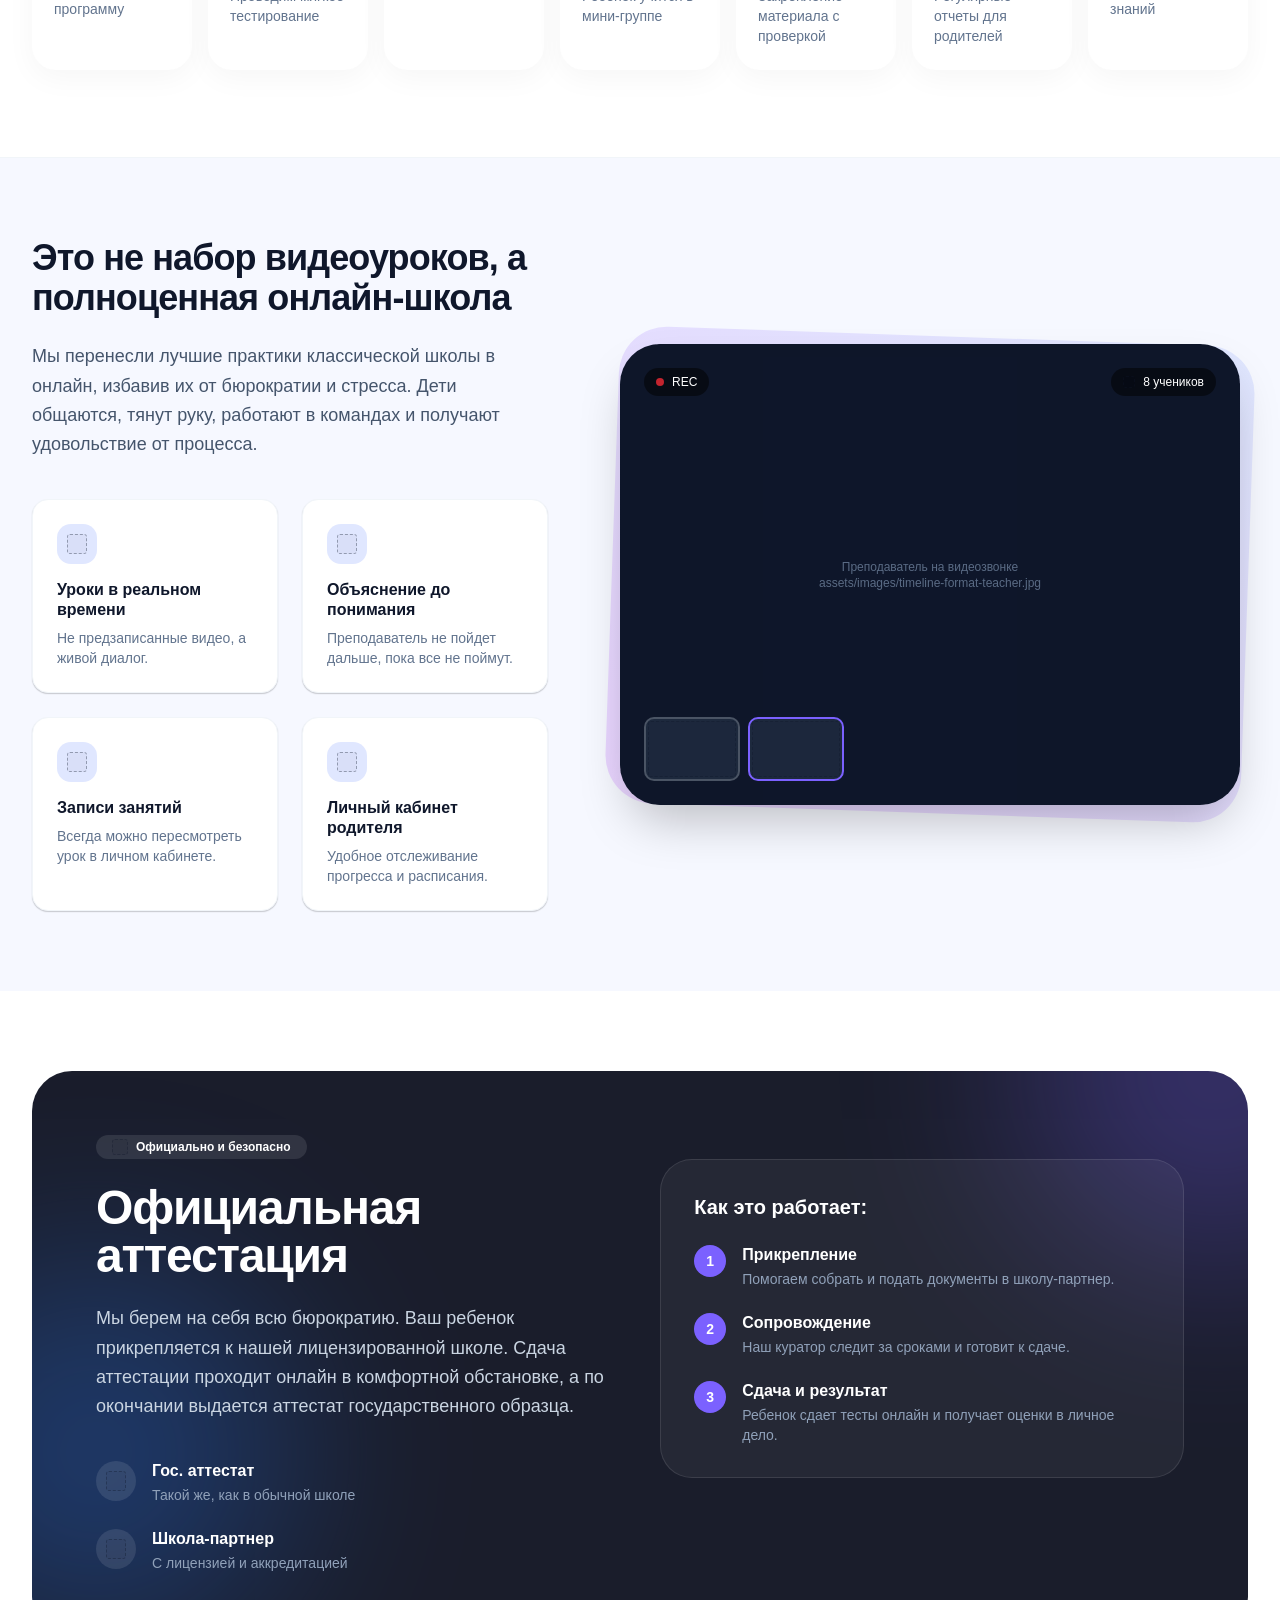
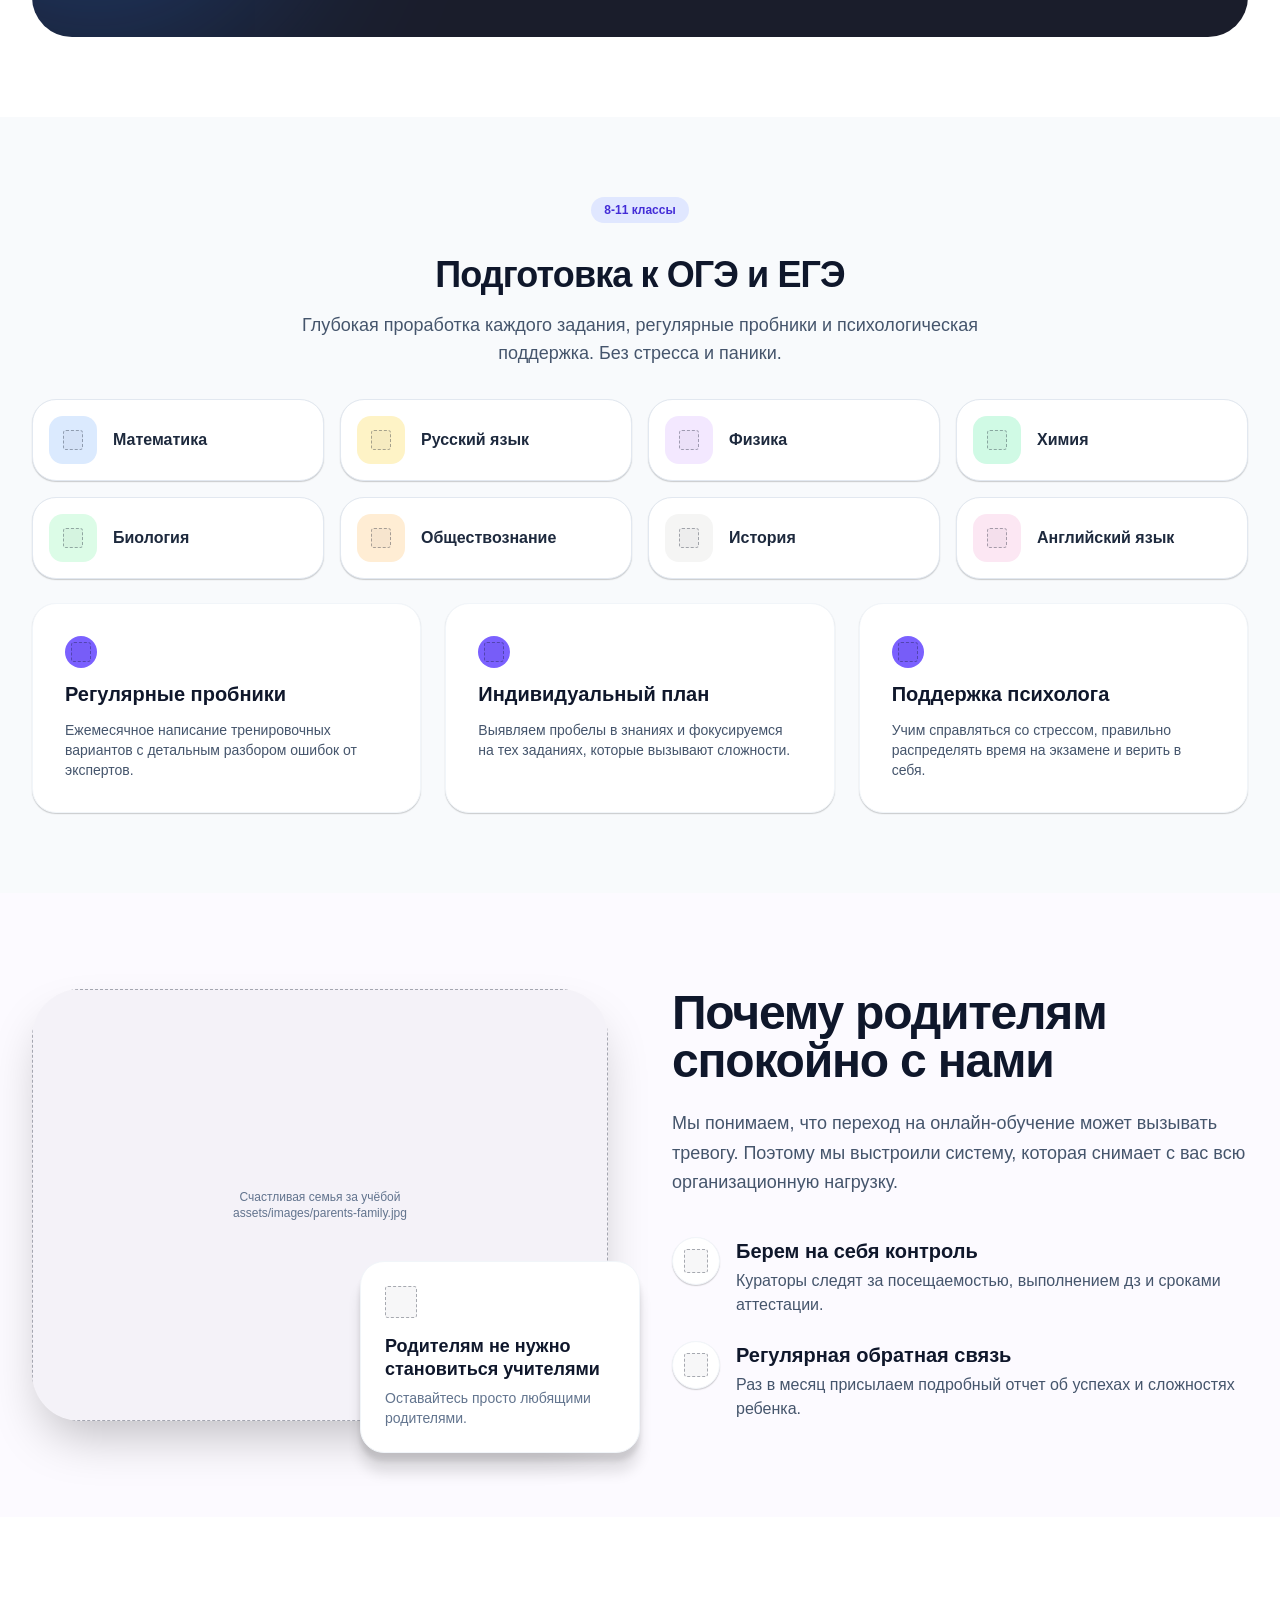
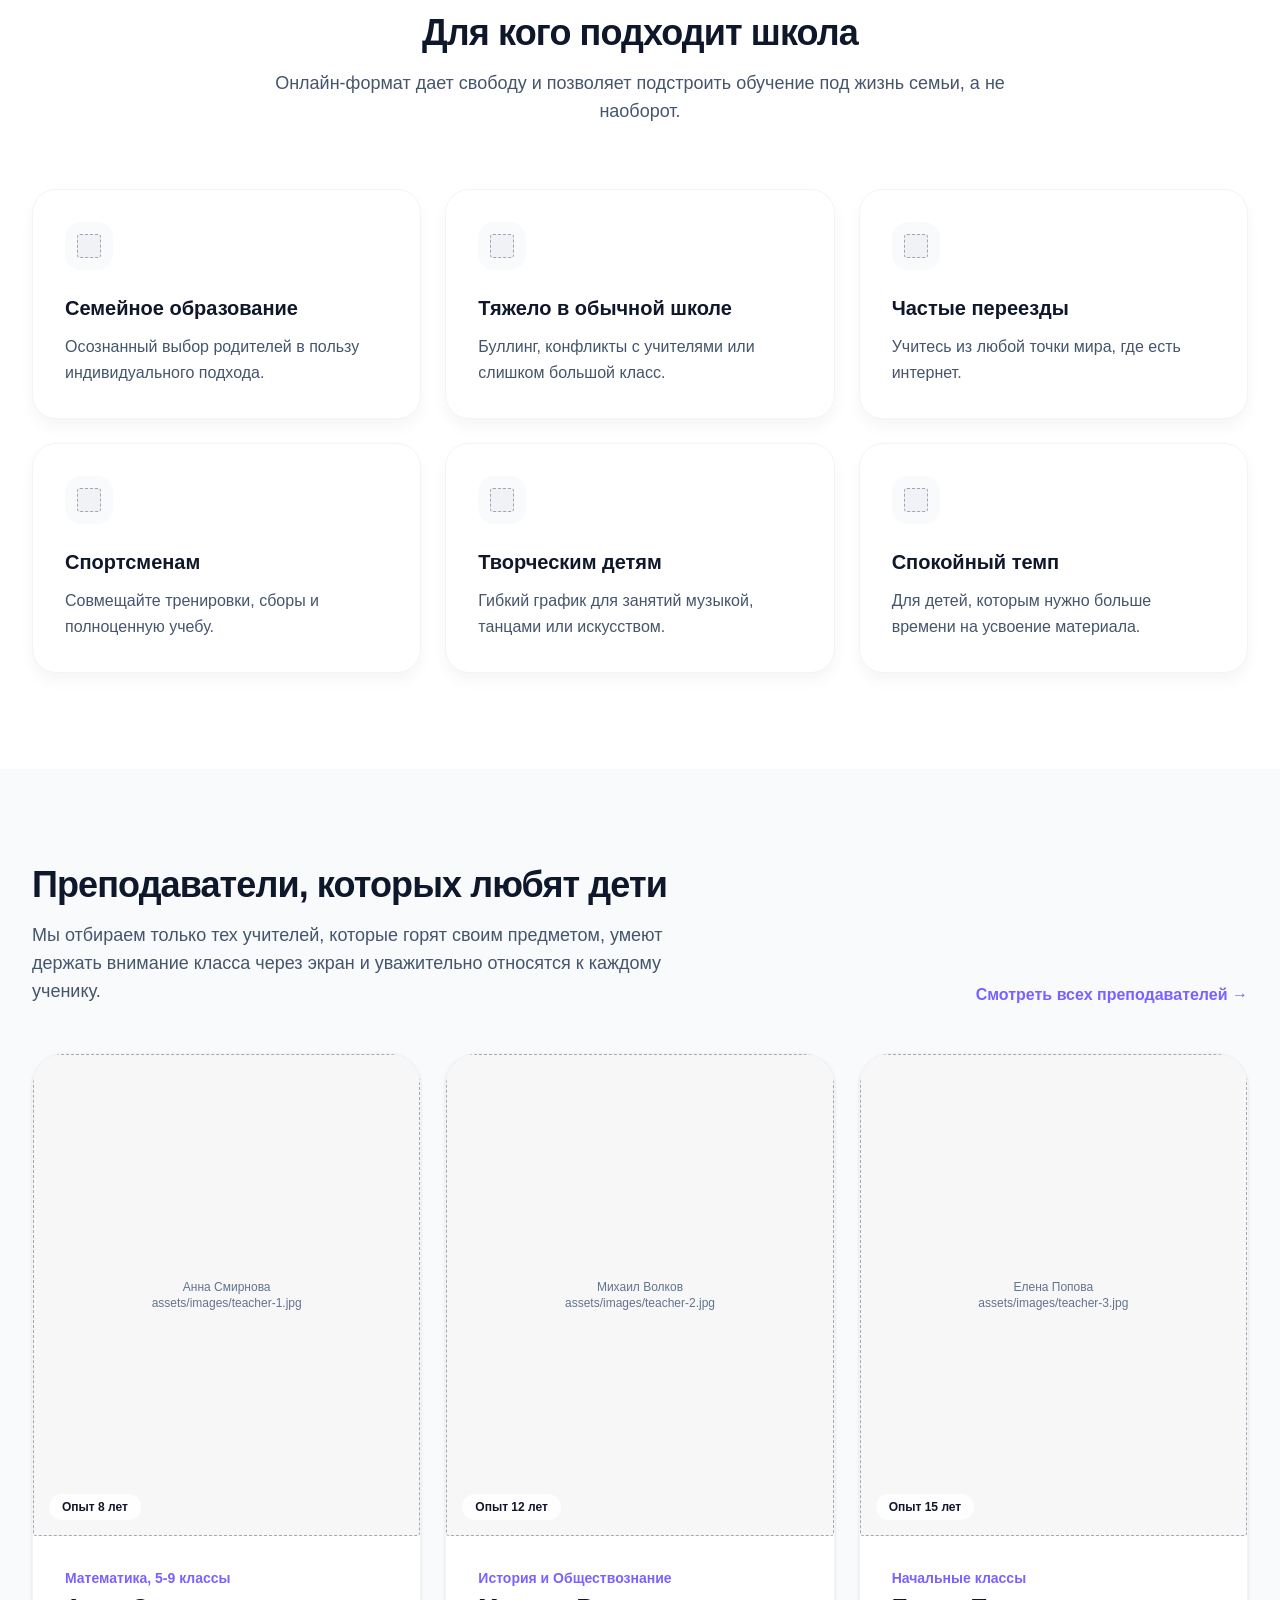
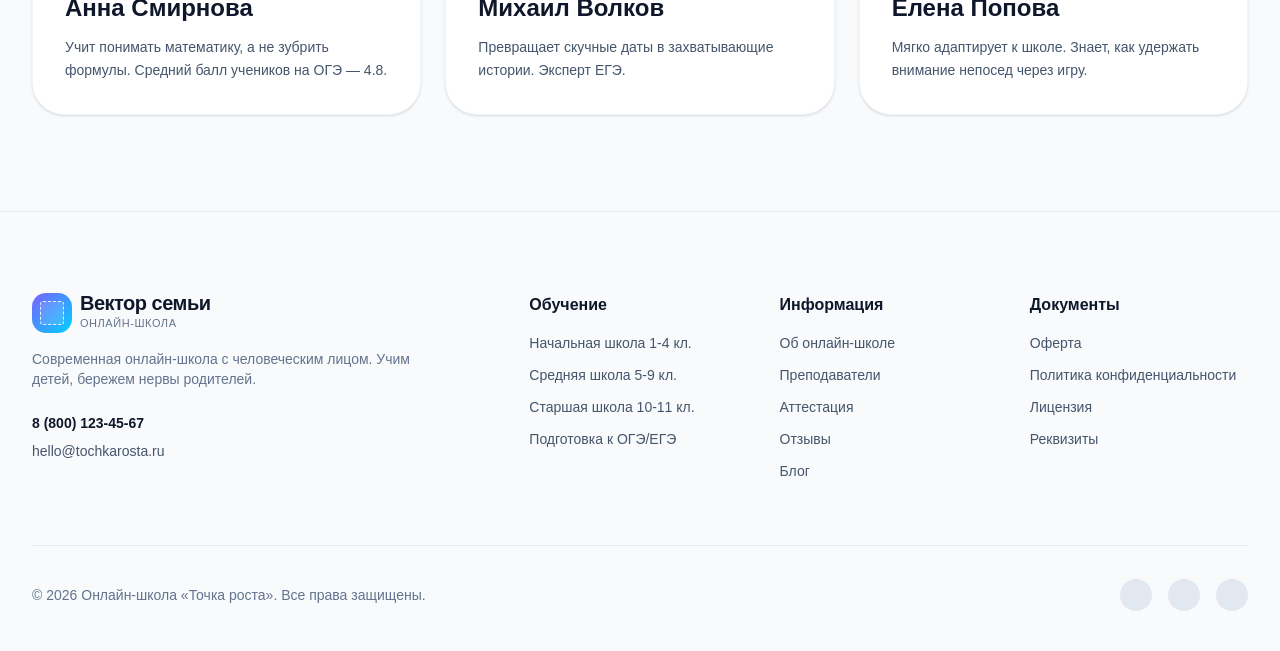
==== commit 32edc8da: "Add ParentsTeachers section (Figma 1:579) Three subsections: "Почему родителям спокойно с нами" (pho" ====
--- a/static/index.html
+++ b/static/index.html
@@ -17,6 +17,7 @@
   <link rel="stylesheet" href="assets/css/components/online-classes.css">
   <link rel="stylesheet" href="assets/css/components/timeline-format.css">
   <link rel="stylesheet" href="assets/css/components/attestation-exam.css">
+  <link rel="stylesheet" href="assets/css/components/parents-teachers.css">
 </head>
 <body>
 
@@ -688,9 +689,168 @@
       </div>
     </section>
 
+    <!-- ================= ParentsTeachers (Figma 1:579) ================= -->
+    <section class="parents-teachers" id="parents-teachers">
+
+      <div class="parents-teachers__calm">
+        <div class="container">
+          <div class="parents-teachers__calm-grid reveal">
+            <div class="parents-teachers__photo-wrap">
+              <div class="parents-teachers__photo">
+                <span class="asset-pending asset-pending--photo">Счастливая семья за учёбой<br>assets/images/parents-family.jpg</span>
+              </div>
+
+              <div class="parents-teachers__photo-card">
+                <!-- Требуется экспорт из Figma: node 1:587, 32×32 -->
+                <span class="asset-pending parents-teachers__photo-card-icon"></span>
+                <p class="parents-teachers__photo-card-title">Родителям не нужно становиться учителями</p>
+                <p class="parents-teachers__photo-card-text">Оставайтесь просто любящими родителями.</p>
+              </div>
+            </div>
+
+            <div class="parents-teachers__calm-content">
+              <h2 class="parents-teachers__calm-title">Почему родителям спокойно с нами</h2>
+              <p class="parents-teachers__calm-text">
+                Мы понимаем, что переход на онлайн-обучение может вызывать тревогу. Поэтому мы выстроили систему, которая снимает с вас всю организационную нагрузку.
+              </p>
+
+              <div class="parents-teachers__calm-list">
+                <div class="parents-teachers__calm-item">
+                  <span class="parents-teachers__calm-icon">
+                    <!-- Требуется экспорт из Figma: node 1:601, 24×24 -->
+                    <span class="asset-pending" style="width:24px;height:24px"></span>
+                  </span>
+                  <span>
+                    <span class="parents-teachers__calm-item-title" style="display:block">Берем на себя контроль</span>
+                    <span class="parents-teachers__calm-item-text" style="display:block">Кураторы следят за посещаемостью, выполнением дз и сроками аттестации.</span>
+                  </span>
+                </div>
+                <div class="parents-teachers__calm-item">
+                  <span class="parents-teachers__calm-icon">
+                    <!-- Требуется экспорт из Figma: node 1:611, 24×24 -->
+                    <span class="asset-pending" style="width:24px;height:24px"></span>
+                  </span>
+                  <span>
+                    <span class="parents-teachers__calm-item-title" style="display:block">Регулярная обратная связь</span>
+                    <span class="parents-teachers__calm-item-text" style="display:block">Раз в месяц присылаем подробный отчет об успехах и сложностях ребенка.</span>
+                  </span>
+                </div>
+              </div>
+            </div>
+          </div>
+        </div>
+      </div>
+
+      <div class="parents-teachers__fit">
+        <div class="container">
+          <div class="parents-teachers__header reveal">
+            <h2 class="parents-teachers__title">Для кого подходит школа</h2>
+            <p class="parents-teachers__text">
+              Онлайн-формат дает свободу и позволяет подстроить обучение под жизнь семьи, а не наоборот.
+            </p>
+          </div>
+
+          <ul class="parents-teachers__fit-grid reveal">
+            <li class="parents-teachers__fit-card">
+              <span class="parents-teachers__fit-icon">
+                <span class="asset-pending" style="width:24px;height:24px"></span>
+              </span>
+              <h3 class="parents-teachers__fit-card-title">Семейное образование</h3>
+              <p class="parents-teachers__fit-card-text">Осознанный выбор родителей в пользу индивидуального подхода.</p>
+            </li>
+            <li class="parents-teachers__fit-card">
+              <span class="parents-teachers__fit-icon">
+                <span class="asset-pending" style="width:24px;height:24px"></span>
+              </span>
+              <h3 class="parents-teachers__fit-card-title">Тяжело в обычной школе</h3>
+              <p class="parents-teachers__fit-card-text">Буллинг, конфликты с учителями или слишком большой класс.</p>
+            </li>
+            <li class="parents-teachers__fit-card">
+              <span class="parents-teachers__fit-icon">
+                <span class="asset-pending" style="width:24px;height:24px"></span>
+              </span>
+              <h3 class="parents-teachers__fit-card-title">Частые переезды</h3>
+              <p class="parents-teachers__fit-card-text">Учитесь из любой точки мира, где есть интернет.</p>
+            </li>
+            <li class="parents-teachers__fit-card">
+              <span class="parents-teachers__fit-icon">
+                <span class="asset-pending" style="width:24px;height:24px"></span>
+              </span>
+              <h3 class="parents-teachers__fit-card-title">Спортсменам</h3>
+              <p class="parents-teachers__fit-card-text">Совмещайте тренировки, сборы и полноценную учебу.</p>
+            </li>
+            <li class="parents-teachers__fit-card">
+              <span class="parents-teachers__fit-icon">
+                <span class="asset-pending" style="width:24px;height:24px"></span>
+              </span>
+              <h3 class="parents-teachers__fit-card-title">Творческим детям</h3>
+              <p class="parents-teachers__fit-card-text">Гибкий график для занятий музыкой, танцами или искусством.</p>
+            </li>
+            <li class="parents-teachers__fit-card">
+              <span class="parents-teachers__fit-icon">
+                <span class="asset-pending" style="width:24px;height:24px"></span>
+              </span>
+              <h3 class="parents-teachers__fit-card-title">Спокойный темп</h3>
+              <p class="parents-teachers__fit-card-text">Для детей, которым нужно больше времени на усвоение материала.</p>
+            </li>
+          </ul>
+        </div>
+      </div>
+
+      <div class="parents-teachers__teachers">
+        <div class="container">
+          <div class="parents-teachers__teachers-head reveal">
+            <div>
+              <h2 class="parents-teachers__teachers-title">Преподаватели, которых любят дети</h2>
+              <p class="parents-teachers__teachers-text">
+                Мы отбираем только тех учителей, которые горят своим предметом, умеют держать внимание класса через экран и уважительно относятся к каждому ученику.
+              </p>
+            </div>
+            <!-- Страница со списком всех преподавателей в макете не определена — см. блокер 5.5 -->
+            <a class="parents-teachers__teachers-link" href="#">Смотреть всех преподавателей →</a>
+          </div>
+
+          <ul class="parents-teachers__teachers-grid reveal">
+            <li class="parents-teachers__teacher">
+              <div class="parents-teachers__teacher-photo">
+                <span class="asset-pending asset-pending--photo">Анна Смирнова<br>assets/images/teacher-1.jpg</span>
+                <span class="parents-teachers__teacher-badge">Опыт 8 лет</span>
+              </div>
+              <div class="parents-teachers__teacher-body">
+                <p class="parents-teachers__teacher-subject">Математика, 5-9 классы</p>
+                <p class="parents-teachers__teacher-name">Анна Смирнова</p>
+                <p class="parents-teachers__teacher-text">Учит понимать математику, а не зубрить формулы. Средний балл учеников на ОГЭ — 4.8.</p>
+              </div>
+            </li>
+            <li class="parents-teachers__teacher">
+              <div class="parents-teachers__teacher-photo">
+                <span class="asset-pending asset-pending--photo">Михаил Волков<br>assets/images/teacher-2.jpg</span>
+                <span class="parents-teachers__teacher-badge">Опыт 12 лет</span>
+              </div>
+              <div class="parents-teachers__teacher-body">
+                <p class="parents-teachers__teacher-subject">История и Обществознание</p>
+                <p class="parents-teachers__teacher-name">Михаил Волков</p>
+                <p class="parents-teachers__teacher-text">Превращает скучные даты в захватывающие истории. Эксперт ЕГЭ.</p>
+              </div>
+            </li>
+            <li class="parents-teachers__teacher">
+              <div class="parents-teachers__teacher-photo">
+                <span class="asset-pending asset-pending--photo">Елена Попова<br>assets/images/teacher-3.jpg</span>
+                <span class="parents-teachers__teacher-badge">Опыт 15 лет</span>
+              </div>
+              <div class="parents-teachers__teacher-body">
+                <p class="parents-teachers__teacher-subject">Начальные классы</p>
+                <p class="parents-teachers__teacher-name">Елена Попова</p>
+                <p class="parents-teachers__teacher-text">Мягко адаптирует к школе. Знает, как удержать внимание непосед через игру.</p>
+              </div>
+            </li>
+          </ul>
+        </div>
+      </div>
+    </section>
+
     <!--
       Следующие секции главной (Figma 1:7 «Main Content»):
-        ParentsTeachers 1:579
         ResultsFaq      1:740
     -->
 
--- a/static/assets/css/components/parents-teachers.css
+++ b/static/assets/css/components/parents-teachers.css
@@ -0,0 +1,320 @@
+/* ==========================================================================
+   ParentsTeachers — Figma node 1:579
+   Три подсекции: 1:580 (родителям спокойно, фиолетовый тон), 1:619
+   (для кого подходит школа, белый фон), 1:702 (преподаватели, `#f8fafc`).
+   Блочные отступы здесь 96px (не 80, как в остальных секциях) — так в
+   макете, не унифицировать.
+   ========================================================================== */
+
+/* --- Подсекция 1: «Почему родителям спокойно с нами» ----------------------- */
+
+.parents-teachers__calm {
+  padding-block: 96px;
+  background-color: rgba(250, 245, 255, 0.5);
+}
+
+.parents-teachers__calm-grid {
+  display: flex;
+  align-items: center;
+  gap: 64px;
+}
+
+.parents-teachers__photo-wrap {
+  position: relative;
+  flex: 1 1 636px;
+}
+
+.parents-teachers__photo {
+  position: relative;
+  width: 100%;
+  aspect-ratio: 636 / 477;
+  overflow: hidden;
+  border-radius: 48px;
+  box-shadow: 0 25px 50px -12px rgba(0, 0, 0, 0.25);
+}
+
+.parents-teachers__photo img {
+  width: 100%;
+  height: 100%;
+  object-fit: cover;
+}
+
+.parents-teachers__photo-card {
+  position: absolute;
+  inset-block-end: -32px;
+  inset-inline-end: -32px;
+  width: 280px;
+  padding: 24px;
+  background-color: var(--color-surface);
+  border: 1px solid var(--color-border-light);
+  border-radius: 24px;
+  box-shadow: 0 20px 12.5px rgba(0, 0, 0, 0.1), 0 8px 5px rgba(0, 0, 0, 0.1);
+}
+
+.parents-teachers__photo-card-icon {
+  width: 32px;
+  height: 32px;
+}
+
+.parents-teachers__photo-card-title {
+  margin-block-start: 12px;
+  font-size: 18px;
+  line-height: 22.5px;
+  font-weight: var(--fw-bold);
+  color: var(--color-text);
+}
+
+.parents-teachers__photo-card-text {
+  margin-block-start: 8px;
+  font-size: var(--fs-body);
+  line-height: 20px;
+  color: var(--color-text-muted);
+}
+
+.parents-teachers__calm-content {
+  flex: 1 1 636px;
+}
+
+.parents-teachers__calm-title {
+  font-size: 48px;
+  line-height: 48px;
+  font-weight: var(--fw-bold);
+  letter-spacing: -1.2px;
+  color: var(--color-text);
+}
+
+.parents-teachers__calm-text {
+  margin-block-start: 24px;
+  font-size: 18px;
+  line-height: 29.25px;
+  color: var(--color-text-body);
+}
+
+.parents-teachers__calm-list {
+  display: flex;
+  flex-direction: column;
+  gap: 24px;
+  margin-block-start: 40px;
+}
+
+.parents-teachers__calm-item {
+  display: flex;
+  align-items: flex-start;
+  gap: 16px;
+}
+
+.parents-teachers__calm-icon {
+  display: flex;
+  align-items: center;
+  justify-content: center;
+  flex-shrink: 0;
+  width: 48px;
+  height: 48px;
+  background-color: var(--color-surface);
+  border: 1px solid var(--color-border-light);
+  border-radius: var(--radius-pill);
+  box-shadow: 0 1px 1.5px rgba(0, 0, 0, 0.1), 0 1px 1px rgba(0, 0, 0, 0.1);
+}
+
+.parents-teachers__calm-icon img {
+  width: 24px;
+  height: 24px;
+}
+
+.parents-teachers__calm-item-title {
+  font-size: 20px;
+  line-height: 28px;
+  font-weight: var(--fw-bold);
+  color: var(--color-text);
+}
+
+.parents-teachers__calm-item-text {
+  margin-block-start: 4px;
+  font-size: 16px;
+  line-height: 24px;
+  color: var(--color-text-body);
+}
+
+/* --- Подсекция 2: «Для кого подходит школа» --------------------------------- */
+
+.parents-teachers__fit {
+  padding-block: 96px;
+  background-color: var(--color-surface);
+}
+
+.parents-teachers__header {
+  max-width: 768px;
+  margin-inline: auto;
+  text-align: center;
+}
+
+.parents-teachers__title {
+  font-size: 36px;
+  line-height: 40px;
+  font-weight: var(--fw-bold);
+  letter-spacing: -0.9px;
+  color: var(--color-text);
+}
+
+.parents-teachers__text {
+  margin-block-start: 16px;
+  font-size: 18px;
+  line-height: 28px;
+  color: var(--color-text-body);
+}
+
+.parents-teachers__fit-grid {
+  display: grid;
+  grid-template-columns: repeat(3, 1fr);
+  gap: 24px;
+  margin-block-start: 64px;
+}
+
+.parents-teachers__fit-card {
+  padding: 32px;
+  background-color: var(--color-surface);
+  border: 1px solid var(--color-border-light);
+  border-radius: 24px;
+  box-shadow: 0 8px 15px rgba(0, 0, 0, 0.04);
+}
+
+.parents-teachers__fit-icon {
+  display: flex;
+  align-items: center;
+  justify-content: center;
+  width: 48px;
+  height: 48px;
+  background-color: var(--color-surface-muted);
+  border-radius: 16px;
+}
+
+.parents-teachers__fit-icon img {
+  width: 24px;
+  height: 24px;
+}
+
+.parents-teachers__fit-card-title {
+  margin-block-start: 24px;
+  font-size: 20px;
+  line-height: 28px;
+  font-weight: var(--fw-bold);
+  color: var(--color-text);
+}
+
+.parents-teachers__fit-card-text {
+  margin-block-start: 12px;
+  font-size: 16px;
+  line-height: 26px;
+  color: var(--color-text-body);
+}
+
+/* --- Подсекция 3: «Преподаватели, которых любят дети» ----------------------- */
+
+.parents-teachers__teachers {
+  padding-block: 96px;
+  background-color: var(--color-surface-muted);
+}
+
+.parents-teachers__teachers-head {
+  display: flex;
+  align-items: flex-end;
+  justify-content: space-between;
+  gap: 24px;
+}
+
+.parents-teachers__teachers-title {
+  font-size: 36px;
+  line-height: 40px;
+  font-weight: var(--fw-bold);
+  letter-spacing: -0.9px;
+  color: var(--color-text);
+}
+
+.parents-teachers__teachers-text {
+  margin-block-start: 16px;
+  max-width: 672px;
+  font-size: 18px;
+  line-height: 28px;
+  color: var(--color-text-body);
+}
+
+.parents-teachers__teachers-link {
+  flex-shrink: 0;
+  font-size: 16px;
+  font-weight: var(--fw-semibold);
+  color: var(--color-brand);
+  white-space: nowrap;
+}
+
+.parents-teachers__teachers-link:hover {
+  color: #6a4dff;
+}
+
+.parents-teachers__teachers-grid {
+  display: grid;
+  grid-template-columns: repeat(3, 1fr);
+  gap: 24px;
+  margin-block-start: 48px;
+}
+
+.parents-teachers__teacher {
+  display: flex;
+  flex-direction: column;
+  overflow: hidden;
+  background-color: var(--color-surface);
+  border: 1px solid var(--color-border-light);
+  border-radius: 32px;
+  box-shadow: 0 1px 3px rgba(0, 0, 0, 0.1), 0 1px 2px -1px rgba(0, 0, 0, 0.1);
+}
+
+.parents-teachers__teacher-photo {
+  position: relative;
+  width: 100%;
+  aspect-ratio: 424 / 527.5;
+  overflow: hidden;
+}
+
+.parents-teachers__teacher-photo img {
+  width: 100%;
+  height: 100%;
+  object-fit: cover;
+}
+
+.parents-teachers__teacher-badge {
+  position: absolute;
+  inset-inline-start: 16px;
+  inset-block-end: 16px;
+  padding: 5px 13px;
+  background-color: rgba(255, 255, 255, 0.9);
+  border-radius: var(--radius-pill);
+  font-size: var(--fs-small);
+  line-height: 16px;
+  font-weight: var(--fw-semibold);
+  color: var(--color-text);
+}
+
+.parents-teachers__teacher-body {
+  padding: 32px;
+}
+
+.parents-teachers__teacher-subject {
+  font-size: var(--fs-body);
+  line-height: 20px;
+  font-weight: var(--fw-bold);
+  color: var(--color-brand);
+}
+
+.parents-teachers__teacher-name {
+  margin-block-start: 4px;
+  font-size: 24px;
+  line-height: 32px;
+  font-weight: var(--fw-bold);
+  color: var(--color-text);
+}
+
+.parents-teachers__teacher-text {
+  margin-block-start: 12px;
+  font-size: var(--fs-body);
+  line-height: 22.75px;
+  color: var(--color-text-body);
+}
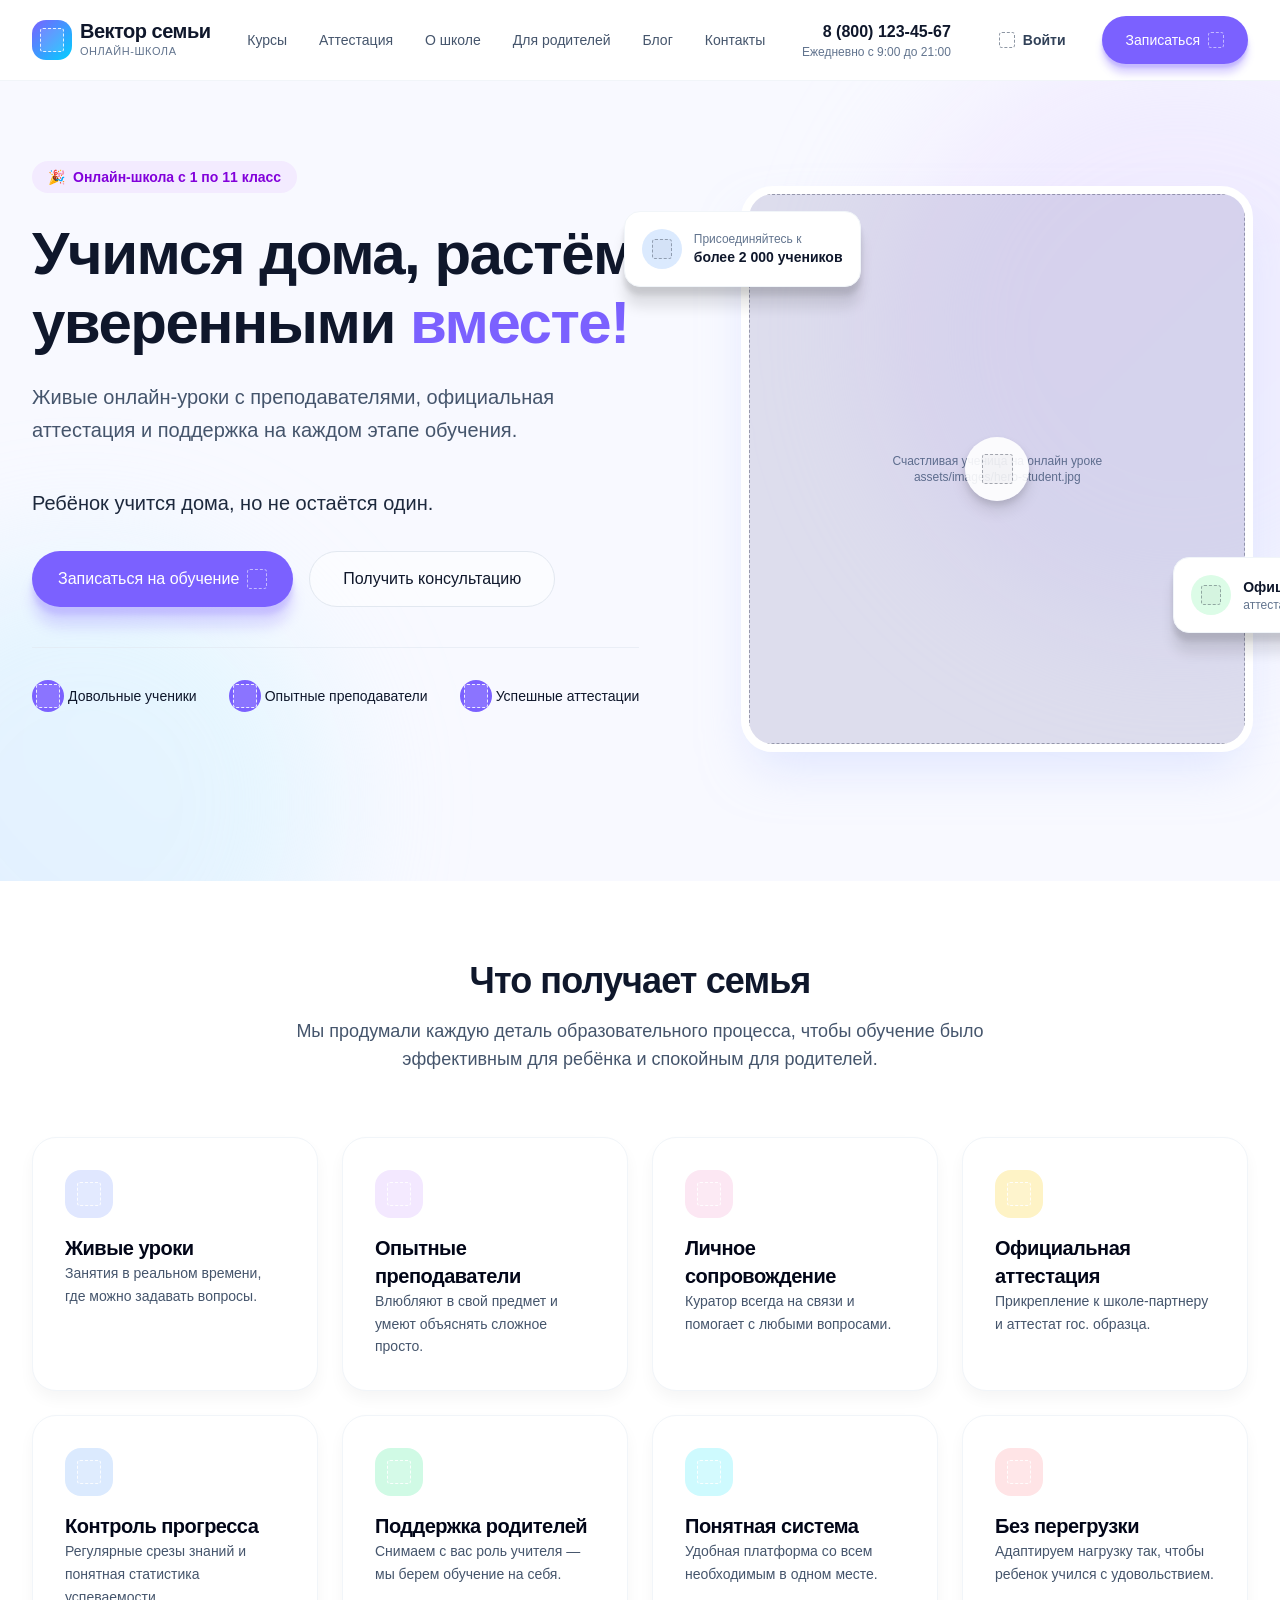
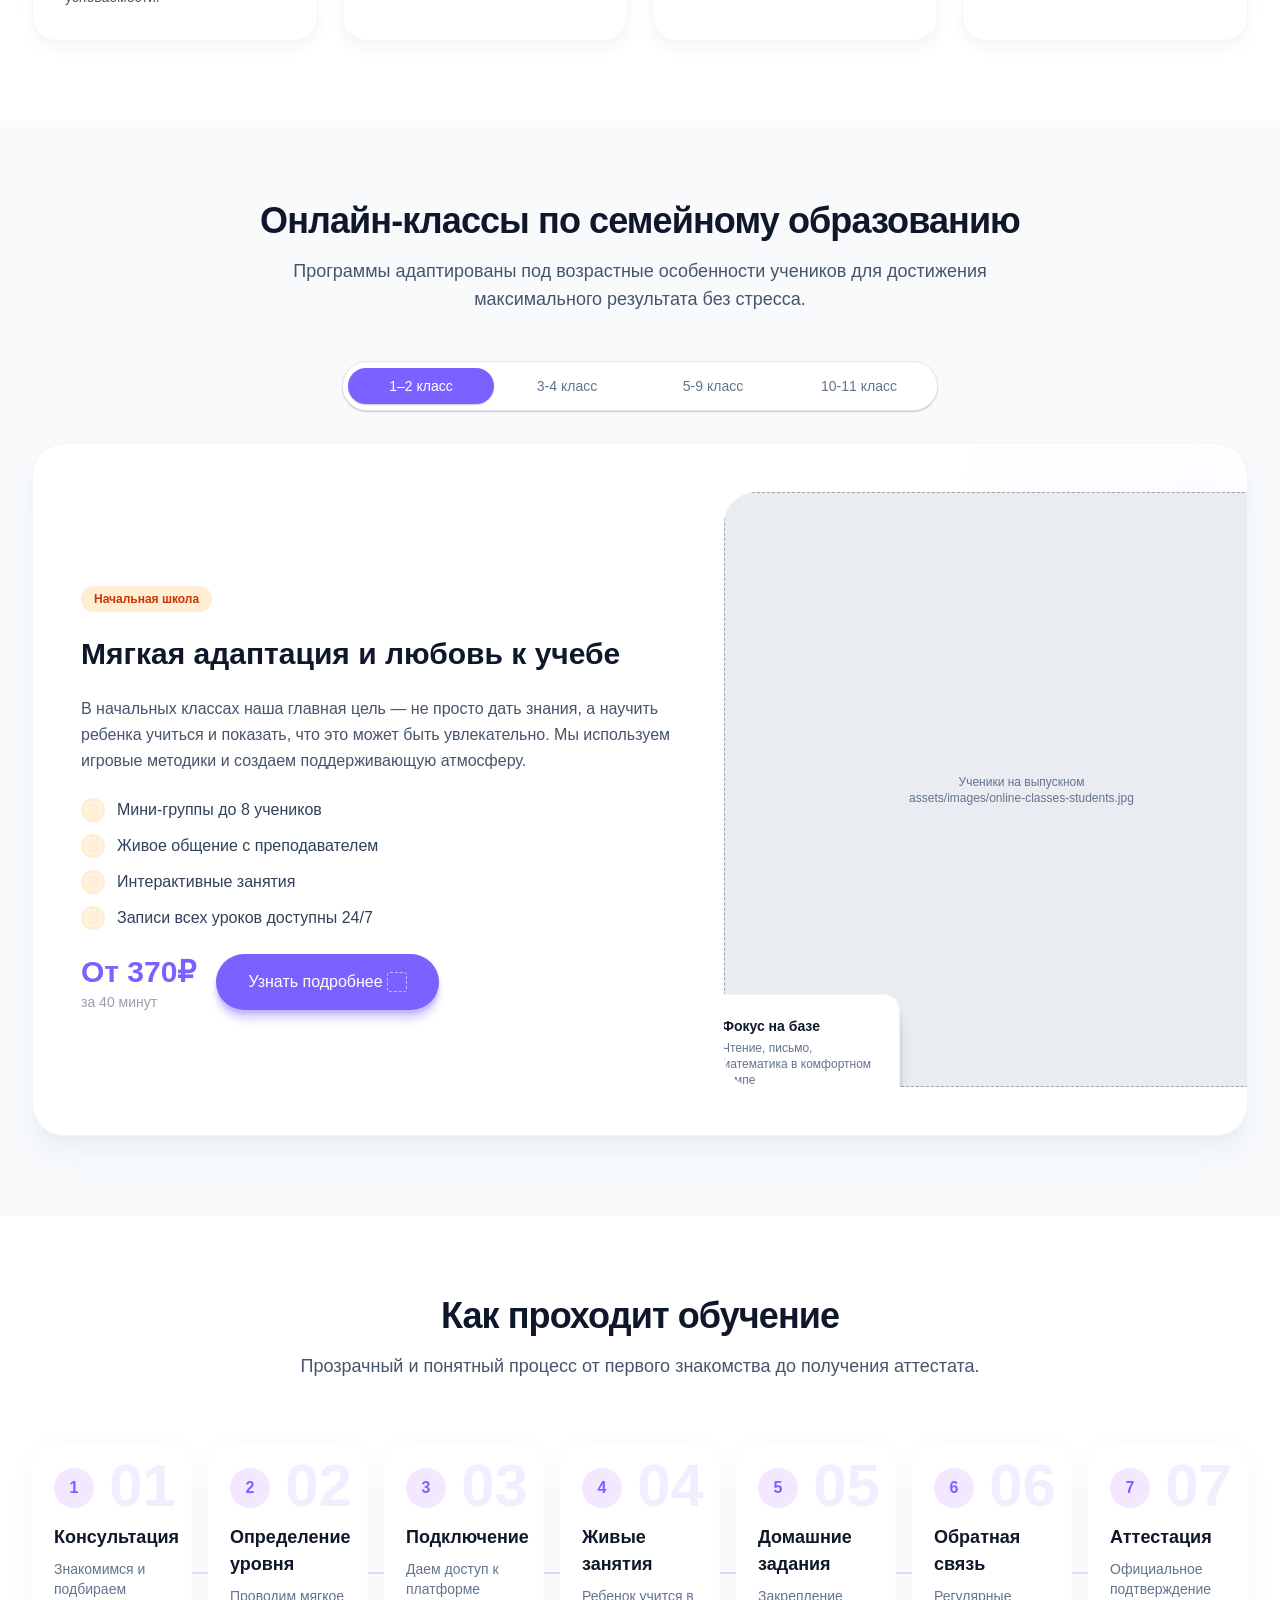
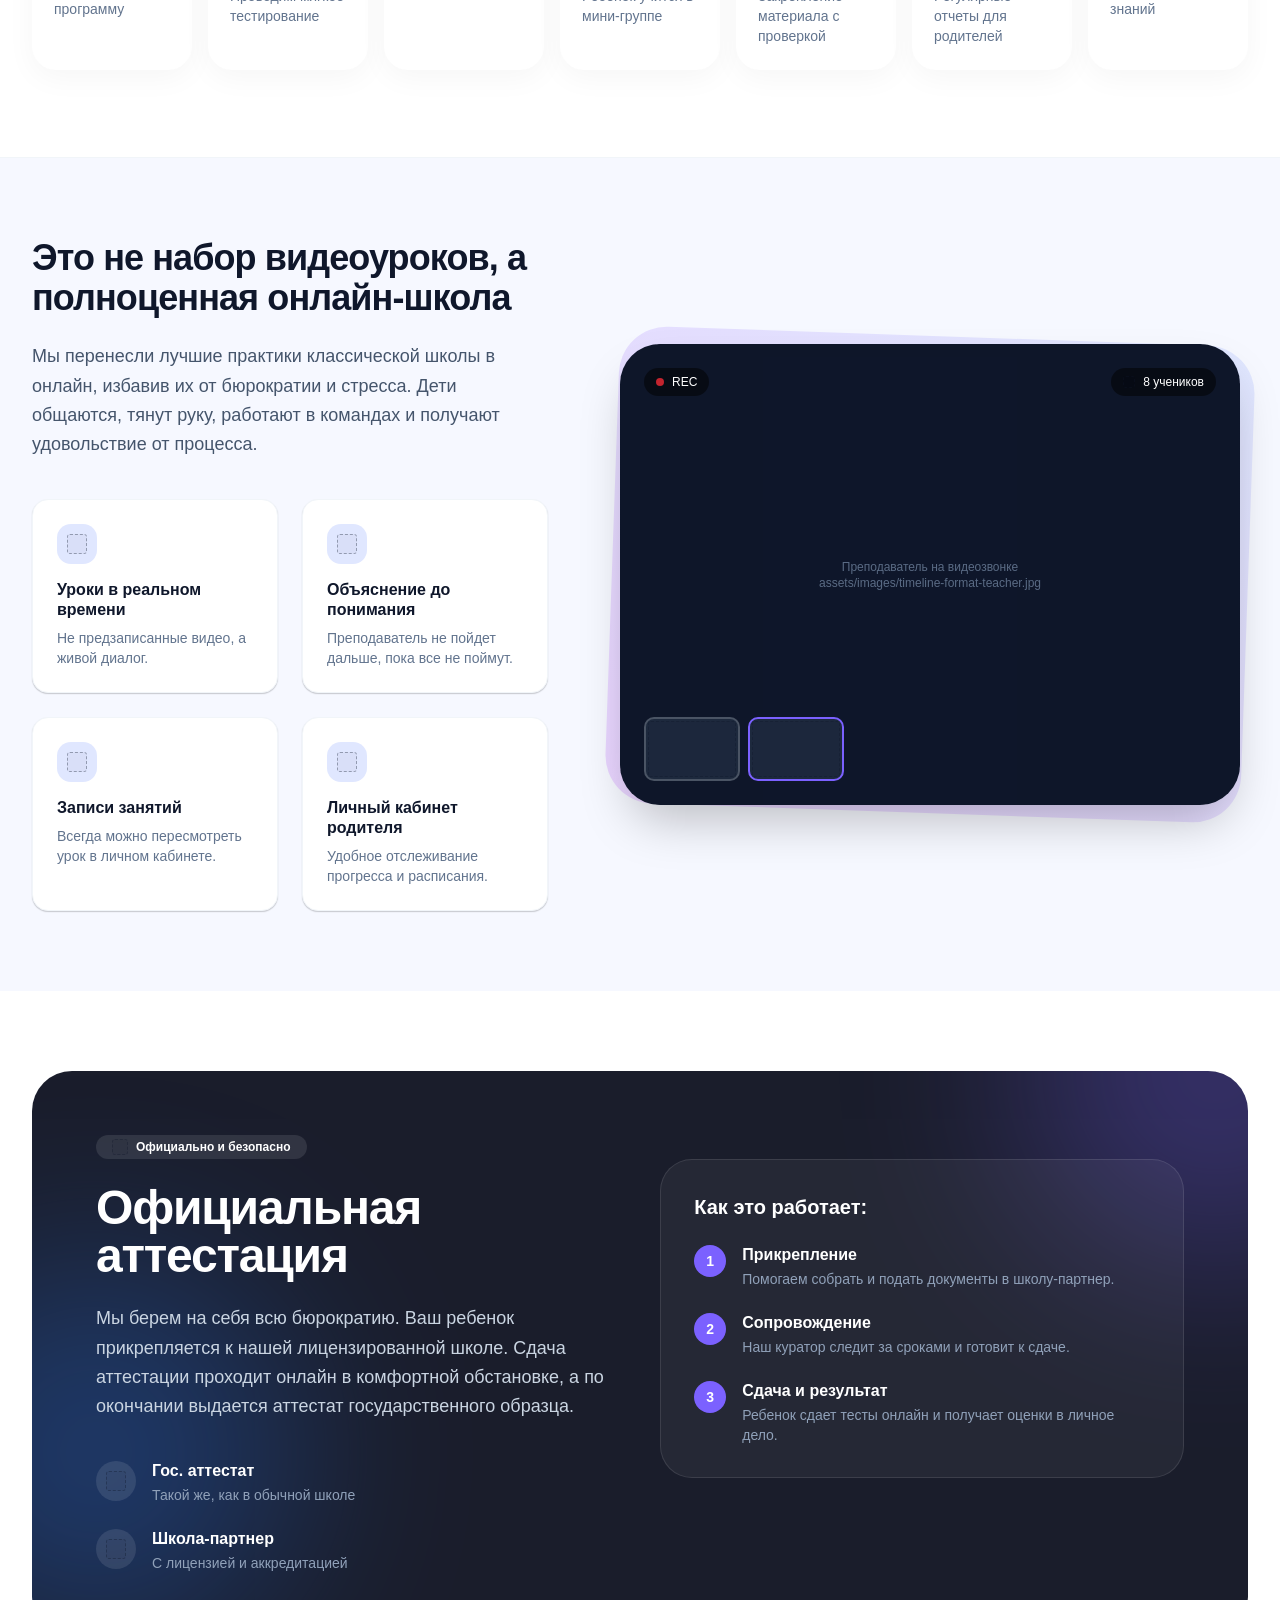
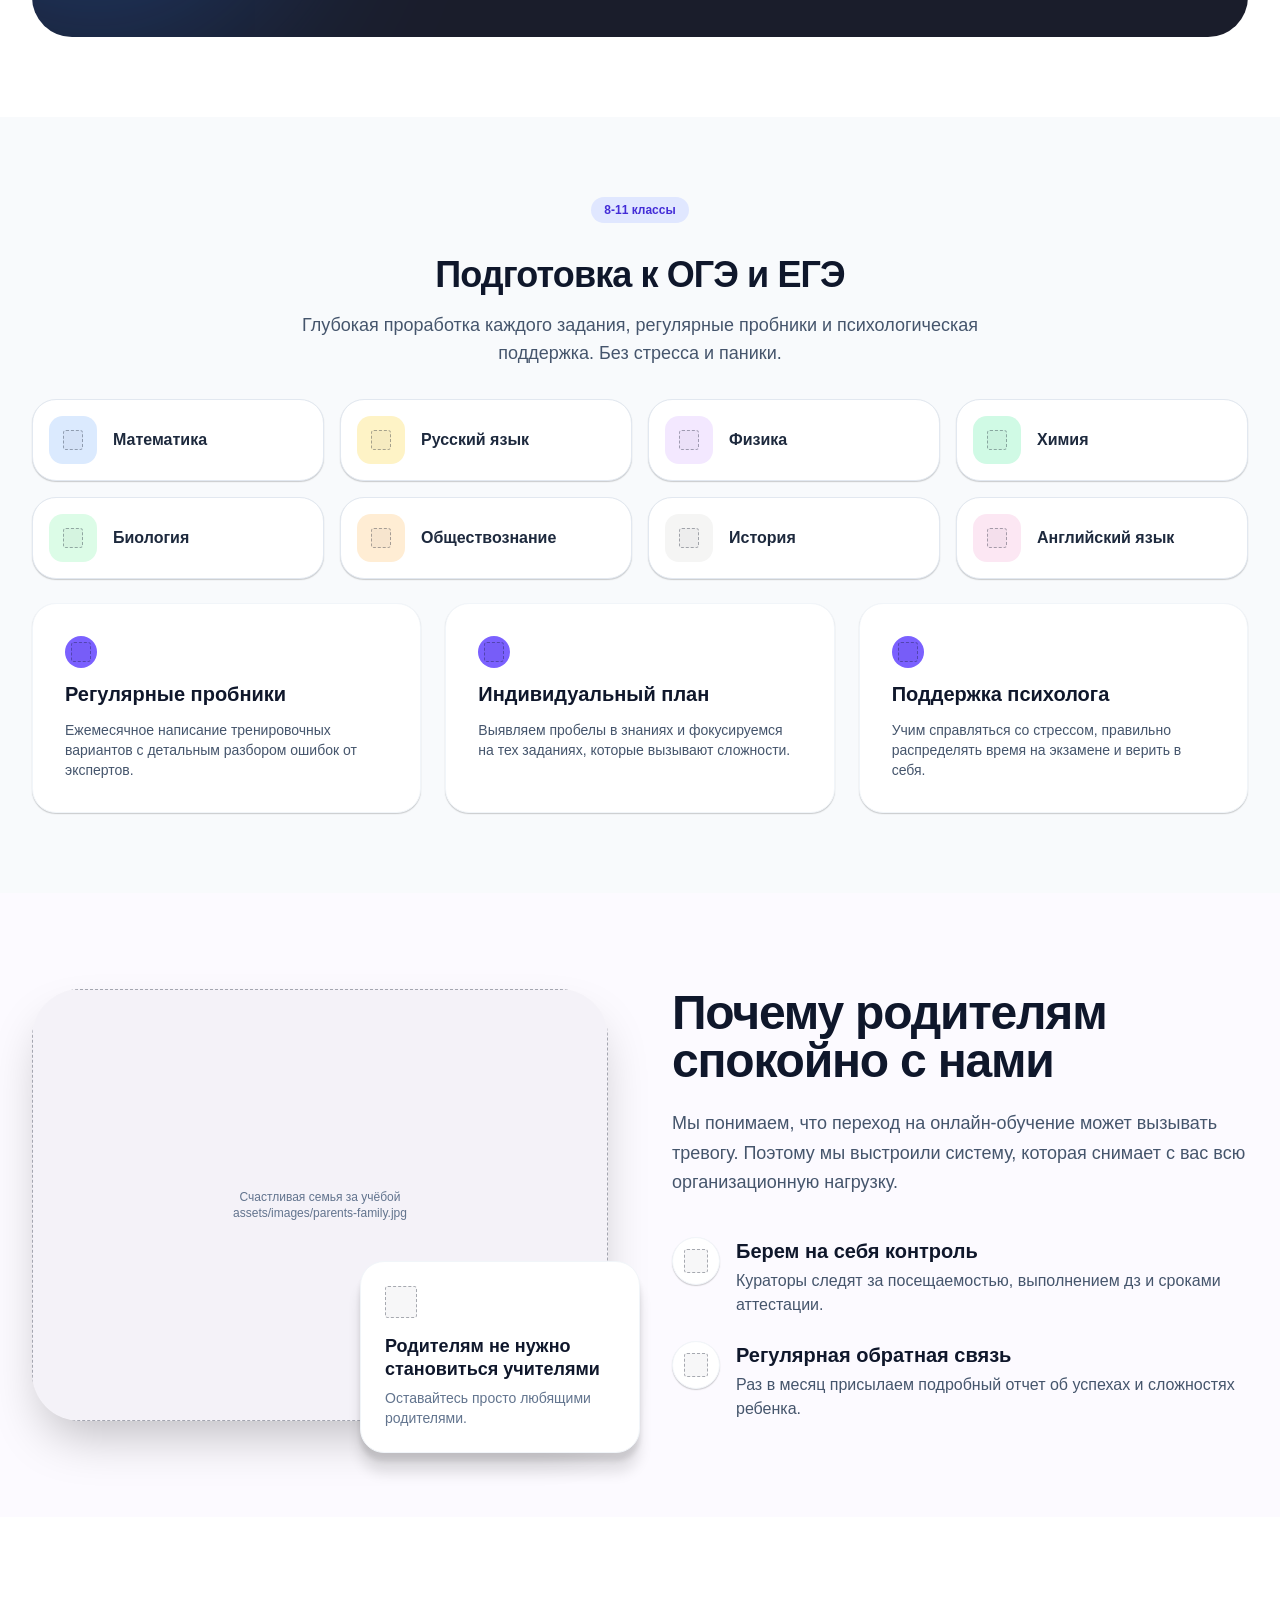
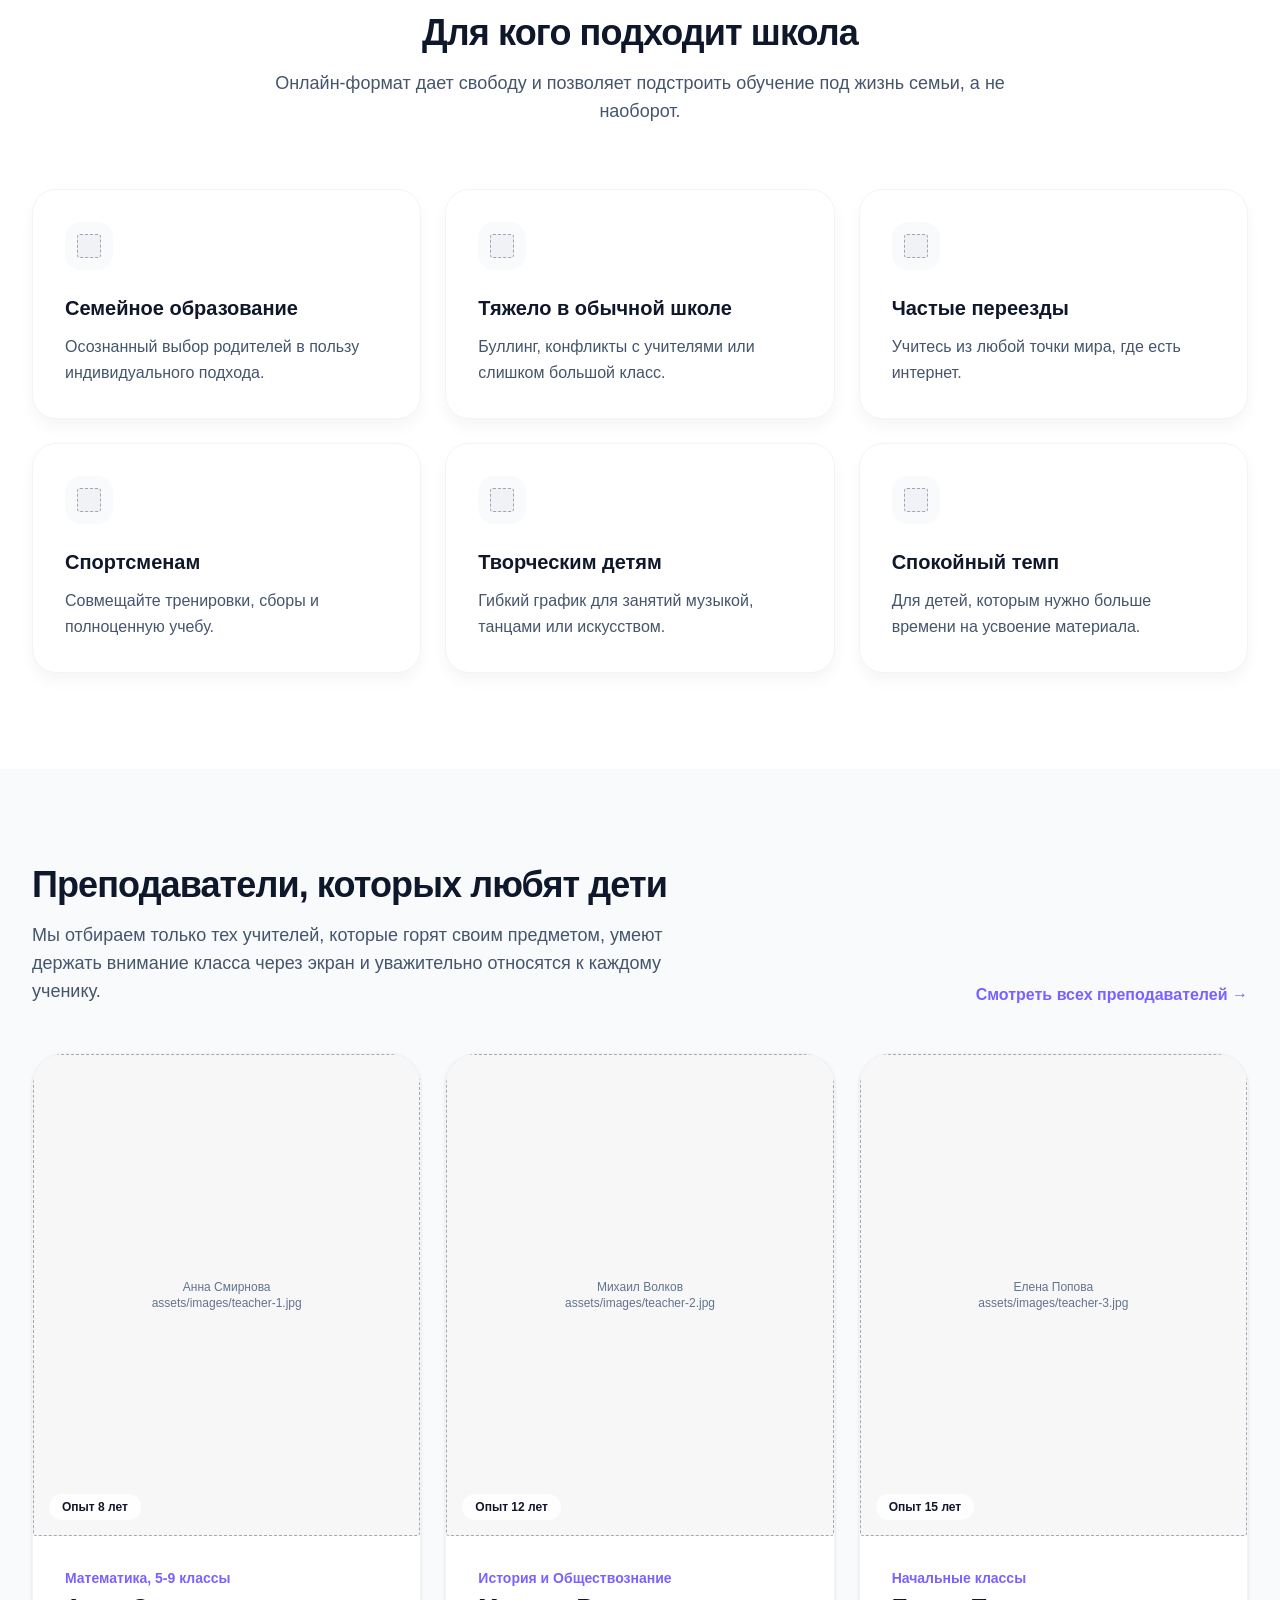
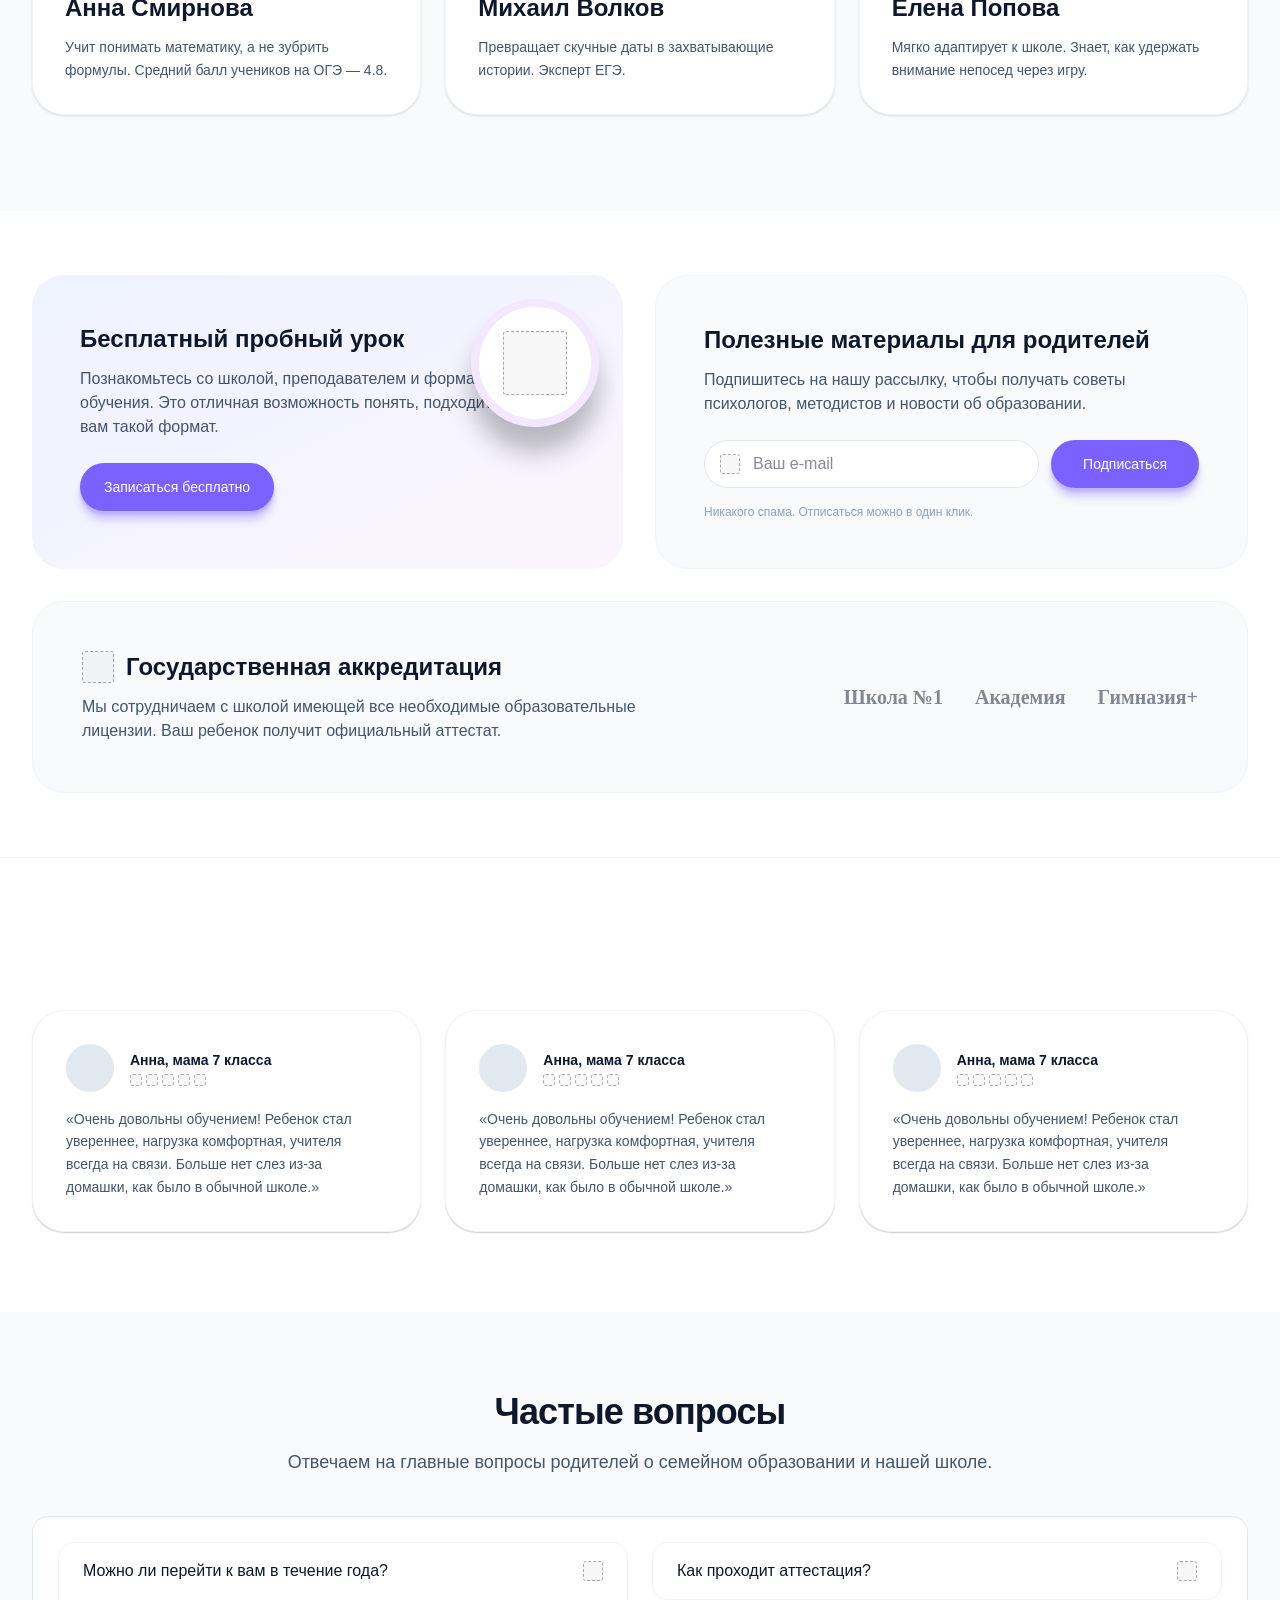
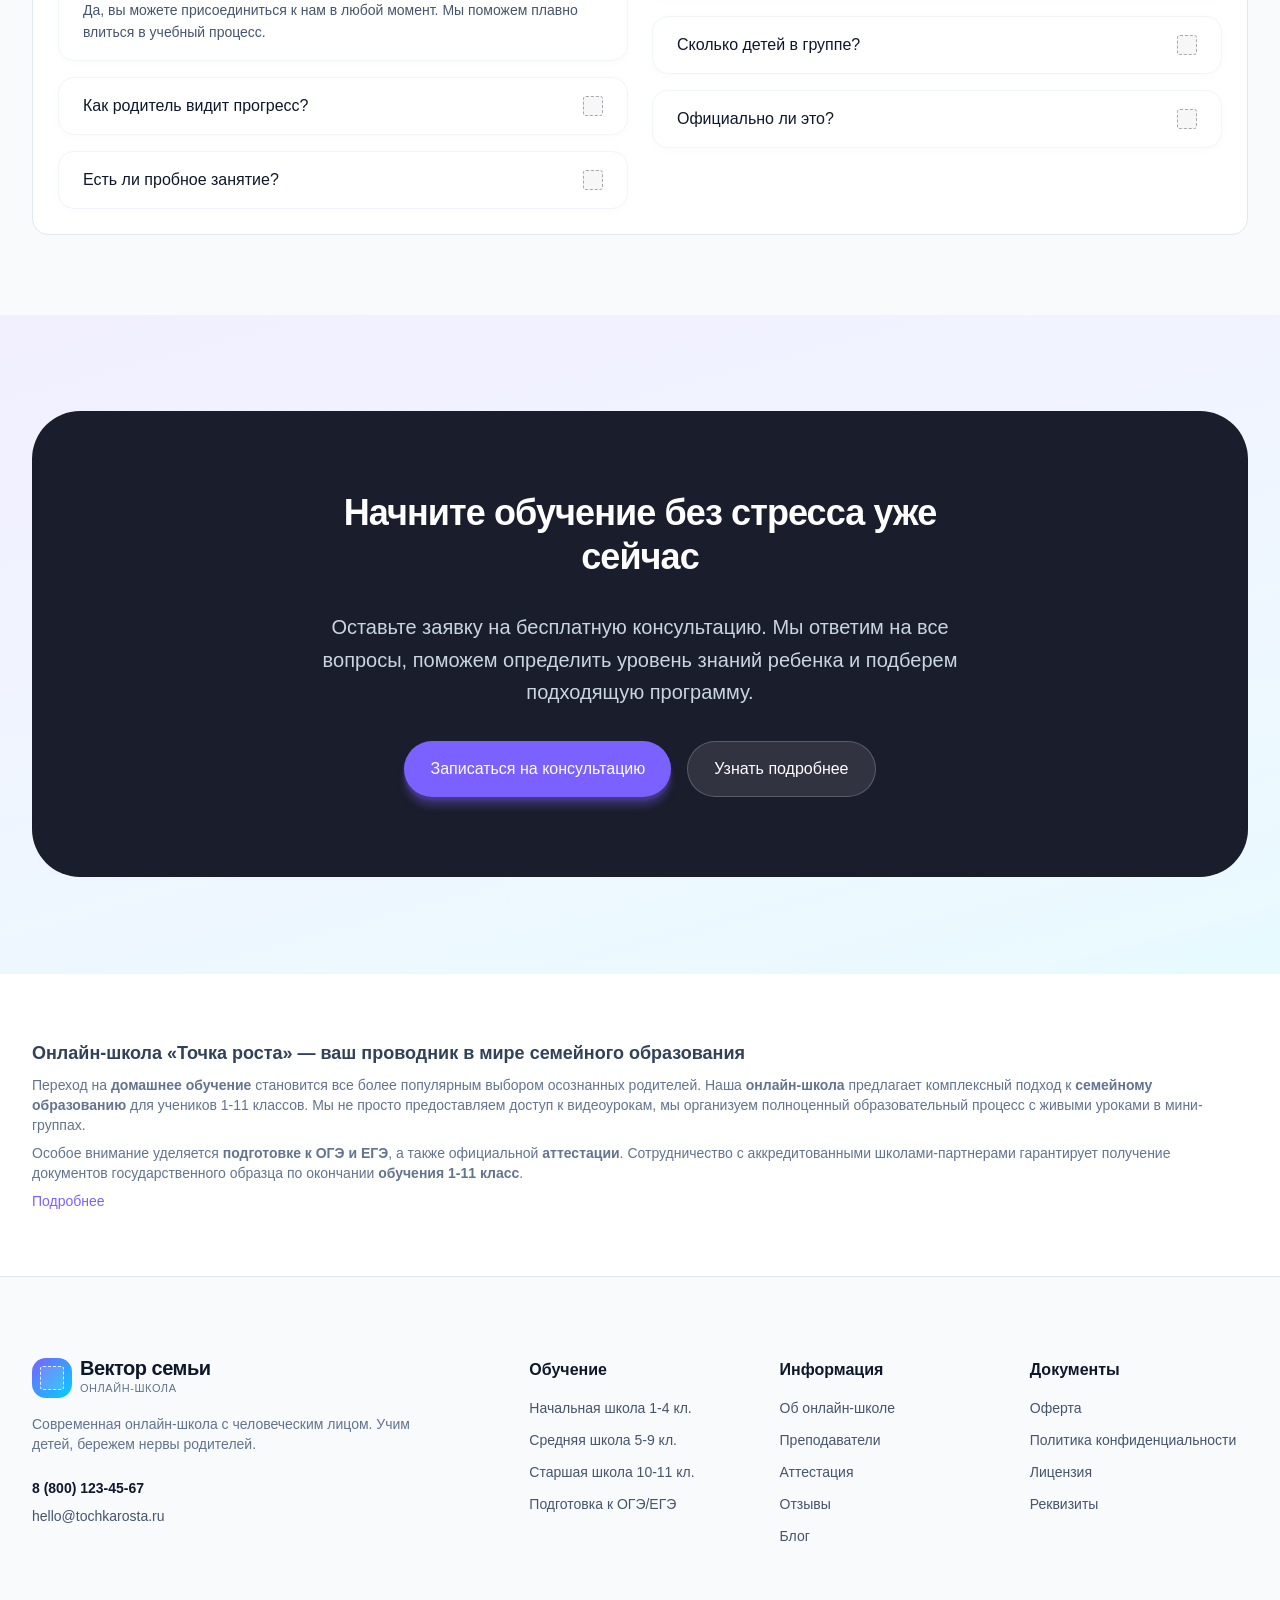
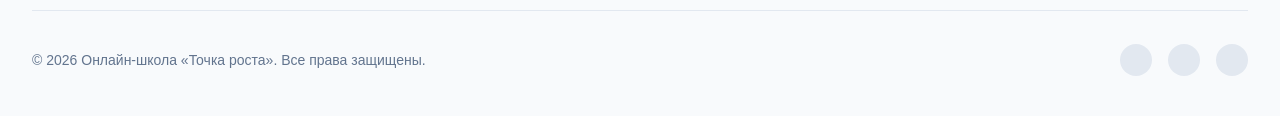
==== commit 937f0300: "Add ResultsFaq section (Figma 1:740) and build the consultation modal ResultsFaq: trial-lesson + new" ====
--- a/static/index.html
+++ b/static/index.html
@@ -18,6 +18,8 @@
   <link rel="stylesheet" href="assets/css/components/timeline-format.css">
   <link rel="stylesheet" href="assets/css/components/attestation-exam.css">
   <link rel="stylesheet" href="assets/css/components/parents-teachers.css">
+  <link rel="stylesheet" href="assets/css/components/results-faq.css">
+  <link rel="stylesheet" href="assets/css/components/modal.css">
 </head>
 <body>
 
@@ -849,10 +851,213 @@
       </div>
     </section>
 
-    <!--
-      Следующие секции главной (Figma 1:7 «Main Content»):
-        ResultsFaq      1:740
-    -->
+    <!-- =================== ResultsFaq (Figma 1:740) ===================== -->
+    <section class="results-faq" id="results-faq">
+
+      <div class="results-faq__promo">
+        <div class="container">
+          <div class="results-faq__promo-grid reveal">
+            <div class="results-faq__trial">
+              <span class="results-faq__trial-play">
+                <!-- Требуется экспорт из Figma: node 1:747, 64×64 -->
+                <span class="asset-pending" style="width:64px;height:64px"></span>
+              </span>
+              <h3 class="results-faq__promo-title">Бесплатный пробный урок</h3>
+              <p class="results-faq__promo-text">
+                Познакомьтесь со школой, преподавателем и форматом обучения. Это отличная возможность понять, подходит ли вам такой формат.
+              </p>
+              <button class="btn btn--primary" type="button" data-modal-open="consultation">Записаться бесплатно</button>
+            </div>
+
+            <div class="results-faq__newsletter">
+              <h3 class="results-faq__promo-title">Полезные материалы для родителей</h3>
+              <p class="results-faq__promo-text">
+                Подпишитесь на нашу рассылку, чтобы получать советы психологов, методистов и новости об образовании.
+              </p>
+              <form class="results-faq__newsletter-form" data-validate>
+                <label class="visually-hidden" for="newsletter-email">Ваш e-mail</label>
+                <span class="results-faq__newsletter-field">
+                  <!-- Требуется экспорт из Figma: node 1:764, 20×20 -->
+                  <span class="asset-pending" style="width:20px;height:20px"></span>
+                  <input class="results-faq__newsletter-input" type="email" id="newsletter-email" name="email" placeholder="Ваш e-mail" required>
+                </span>
+                <button class="btn btn--primary results-faq__newsletter-submit" type="submit">Подписаться</button>
+              </form>
+              <p class="results-faq__newsletter-note">Никакого спама. Отписаться можно в один клик.</p>
+            </div>
+          </div>
+
+          <div class="results-faq__accred reveal">
+            <div>
+              <p class="results-faq__accred-title">
+                <!-- Требуется экспорт из Figma: node 1:774, 32×32 -->
+                <span class="asset-pending" style="width:32px;height:32px"></span>
+                Государственная аккредитация
+              </p>
+              <p class="results-faq__accred-text">
+                Мы сотрудничаем с школой имеющей все необходимые образовательные лицензии. Ваш ребенок получит официальный аттестат.
+              </p>
+            </div>
+            <!-- В макете это текстовые названия школ-партнёров без логотипов -->
+            <div class="results-faq__accred-logos" aria-hidden="true">
+              <span>Школа №1</span>
+              <span>Академия</span>
+              <span>Гимназия+</span>
+            </div>
+          </div>
+        </div>
+      </div>
+
+      <div class="results-faq__reviews">
+        <div class="container">
+          <div class="results-faq__header reveal">
+            <h2 class="results-faq__title">Что говорят родители</h2>
+          </div>
+
+          <ul class="results-faq__reviews-grid reveal">
+            <li class="results-faq__review">
+              <div class="results-faq__review-head">
+                <span class="results-faq__review-avatar" aria-hidden="true"></span>
+                <span>
+                  <span class="results-faq__review-name" style="display:block">Анна, мама 7 класса</span>
+                  <span class="results-faq__review-stars" aria-hidden="true">
+                    <span class="asset-pending" style="width:12px;height:12px"></span>
+                    <span class="asset-pending" style="width:12px;height:12px"></span>
+                    <span class="asset-pending" style="width:12px;height:12px"></span>
+                    <span class="asset-pending" style="width:12px;height:12px"></span>
+                    <span class="asset-pending" style="width:12px;height:12px"></span>
+                  </span>
+                </span>
+              </div>
+              <p class="results-faq__review-text">«Очень довольны обучением! Ребенок стал увереннее, нагрузка комфортная, учителя всегда на связи. Больше нет слез из-за домашки, как было в обычной школе.»</p>
+            </li>
+            <li class="results-faq__review">
+              <div class="results-faq__review-head">
+                <span class="results-faq__review-avatar" aria-hidden="true"></span>
+                <span>
+                  <span class="results-faq__review-name" style="display:block">Анна, мама 7 класса</span>
+                  <span class="results-faq__review-stars" aria-hidden="true">
+                    <span class="asset-pending" style="width:12px;height:12px"></span>
+                    <span class="asset-pending" style="width:12px;height:12px"></span>
+                    <span class="asset-pending" style="width:12px;height:12px"></span>
+                    <span class="asset-pending" style="width:12px;height:12px"></span>
+                    <span class="asset-pending" style="width:12px;height:12px"></span>
+                  </span>
+                </span>
+              </div>
+              <p class="results-faq__review-text">«Очень довольны обучением! Ребенок стал увереннее, нагрузка комфортная, учителя всегда на связи. Больше нет слез из-за домашки, как было в обычной школе.»</p>
+            </li>
+            <li class="results-faq__review">
+              <div class="results-faq__review-head">
+                <span class="results-faq__review-avatar" aria-hidden="true"></span>
+                <span>
+                  <span class="results-faq__review-name" style="display:block">Анна, мама 7 класса</span>
+                  <span class="results-faq__review-stars" aria-hidden="true">
+                    <span class="asset-pending" style="width:12px;height:12px"></span>
+                    <span class="asset-pending" style="width:12px;height:12px"></span>
+                    <span class="asset-pending" style="width:12px;height:12px"></span>
+                    <span class="asset-pending" style="width:12px;height:12px"></span>
+                    <span class="asset-pending" style="width:12px;height:12px"></span>
+                  </span>
+                </span>
+              </div>
+              <p class="results-faq__review-text">«Очень довольны обучением! Ребенок стал увереннее, нагрузка комфортная, учителя всегда на связи. Больше нет слез из-за домашки, как было в обычной школе.»</p>
+            </li>
+          </ul>
+        </div>
+      </div>
+
+      <div class="results-faq__faq">
+        <div class="container">
+          <div class="results-faq__header reveal">
+            <h2 class="results-faq__title">Частые вопросы</h2>
+            <p class="results-faq__faq-text">Отвечаем на главные вопросы родителей о семейном образовании и нашей школе.</p>
+          </div>
+
+          <div class="results-faq__faq-panel reveal">
+            <div class="results-faq__faq-col">
+              <details class="results-faq__faq-item" open>
+                <summary>
+                  Можно ли перейти к вам в течение года?
+                  <span class="results-faq__faq-chevron asset-pending" aria-hidden="true"></span>
+                </summary>
+                <p class="results-faq__faq-answer">Да, вы можете присоединиться к нам в любой момент. Мы поможем плавно влиться в учебный процесс.</p>
+              </details>
+              <!-- Ответы для вопросов ниже не добавлены в макет (свёрнутые состояния без контента) — блокер 5.13 -->
+              <details class="results-faq__faq-item">
+                <summary>
+                  Как родитель видит прогресс?
+                  <span class="results-faq__faq-chevron asset-pending" aria-hidden="true"></span>
+                </summary>
+                <p class="results-faq__faq-answer">Ответ на этот вопрос ещё не добавлен в макет Figma.</p>
+              </details>
+              <details class="results-faq__faq-item">
+                <summary>
+                  Есть ли пробное занятие?
+                  <span class="results-faq__faq-chevron asset-pending" aria-hidden="true"></span>
+                </summary>
+                <p class="results-faq__faq-answer">Ответ на этот вопрос ещё не добавлен в макет Figma.</p>
+              </details>
+            </div>
+            <div class="results-faq__faq-col">
+              <details class="results-faq__faq-item">
+                <summary>
+                  Как проходит аттестация?
+                  <span class="results-faq__faq-chevron asset-pending" aria-hidden="true"></span>
+                </summary>
+                <p class="results-faq__faq-answer">Ответ на этот вопрос ещё не добавлен в макет Figma.</p>
+              </details>
+              <details class="results-faq__faq-item">
+                <summary>
+                  Сколько детей в группе?
+                  <span class="results-faq__faq-chevron asset-pending" aria-hidden="true"></span>
+                </summary>
+                <p class="results-faq__faq-answer">Ответ на этот вопрос ещё не добавлен в макет Figma.</p>
+              </details>
+              <details class="results-faq__faq-item">
+                <summary>
+                  Официально ли это?
+                  <span class="results-faq__faq-chevron asset-pending" aria-hidden="true"></span>
+                </summary>
+                <p class="results-faq__faq-answer">Ответ на этот вопрос ещё не добавлен в макет Figma.</p>
+              </details>
+            </div>
+          </div>
+        </div>
+      </div>
+
+      <div class="results-faq__cta-wrap">
+        <span class="results-faq__cta-tint" aria-hidden="true"></span>
+        <div class="container">
+          <div class="results-faq__cta reveal">
+            <span class="results-faq__cta-bg" aria-hidden="true">
+              <span class="asset-pending asset-pending--photo">&nbsp;</span>
+            </span>
+            <h2 class="results-faq__cta-title">Начните обучение без стресса уже сейчас</h2>
+            <p class="results-faq__cta-text">
+              Оставьте заявку на бесплатную консультацию. Мы ответим на все вопросы, поможем определить уровень знаний ребенка и подберем подходящую программу.
+            </p>
+            <div class="results-faq__cta-actions">
+              <button class="btn btn--primary btn--lg" type="button" data-modal-open="consultation">Записаться на консультацию</button>
+              <button class="btn btn--outline btn--lg" type="button" data-modal-open="consultation">Узнать подробнее</button>
+            </div>
+          </div>
+        </div>
+      </div>
+
+      <div class="results-faq__intro">
+        <div class="container">
+          <h2 class="results-faq__intro-title">Онлайн-школа «Точка роста» — ваш проводник в мире семейного образования</h2>
+          <p class="results-faq__intro-text">
+            Переход на <strong>домашнее обучение</strong> становится все более популярным выбором осознанных родителей. Наша <strong>онлайн-школа</strong> предлагает комплексный подход к <strong>семейному образованию</strong> для учеников 1-11 классов. Мы не просто предоставляем доступ к видеоурокам, мы организуем полноценный образовательный процесс с живыми уроками в мини-группах.
+          </p>
+          <p class="results-faq__intro-text">
+            Особое внимание уделяется <strong>подготовке к ОГЭ и ЕГЭ</strong>, а также официальной <strong>аттестации</strong>. Сотрудничество с аккредитованными школами-партнерами гарантирует получение документов государственного образца по окончании <strong>обучения 1-11 класс</strong>.
+          </p>
+          <a class="results-faq__intro-link" href="#">Подробнее</a>
+        </div>
+      </div>
+    </section>
 
   </main>
 
@@ -931,6 +1136,71 @@
     </div>
   </footer>
 
+  <!-- ==================== Модалка консультации (Figma 7:1254) ================= -->
+  <div class="modal" id="consultation" data-modal hidden>
+    <div class="modal__dialog" role="dialog" aria-modal="true" aria-labelledby="consultation-title">
+      <button class="modal__close" type="button" data-modal-close aria-label="Закрыть">
+        <!-- Требуется экспорт из Figma: node 7:1283, 16×16 -->
+        <span class="asset-pending" style="width:16px;height:16px"></span>
+      </button>
+
+      <div class="modal__header">
+        <h2 class="modal__title" id="consultation-title">Записаться на консультацию</h2>
+        <p class="modal__subtitle">Оставьте свои данные, и мы поможем подобрать подходящую программу для вашего ребенка</p>
+      </div>
+
+      <form class="modal__form" data-validate novalidate>
+        <div class="modal__field" data-field>
+          <label class="modal__label" for="consultation-name">Как к вам обращаться?</label>
+          <input class="modal__input" type="text" id="consultation-name" name="name" placeholder="Ваше имя" required>
+          <span class="modal__error" data-error hidden></span>
+        </div>
+
+        <div class="modal__field" data-field>
+          <label class="modal__label" for="consultation-phone">Номер телефона</label>
+          <input class="modal__input" type="tel" id="consultation-phone" name="phone" placeholder="+7 (999) 000-00-00" data-phone required>
+          <span class="modal__error" data-error hidden></span>
+        </div>
+
+        <div class="modal__field" data-field>
+          <label class="modal__label" for="consultation-grade">В какой класс пойдет ребенок?</label>
+          <span class="modal__select-wrap">
+            <select class="modal__select" id="consultation-grade" name="grade" required>
+              <option value="" selected disabled hidden>Выберите класс</option>
+              <option value="1">1 класс</option>
+              <option value="2">2 класс</option>
+              <option value="3">3 класс</option>
+              <option value="4">4 класс</option>
+              <option value="5">5 класс</option>
+              <option value="6">6 класс</option>
+              <option value="7">7 класс</option>
+              <option value="8">8 класс</option>
+              <option value="9">9 класс</option>
+              <option value="10">10 класс</option>
+              <option value="11">11 класс</option>
+            </select>
+            <!-- Требуется экспорт из Figma: node 7:1276, 16×16 -->
+            <span class="asset-pending modal__select-icon"></span>
+          </span>
+          <span class="modal__error" data-error hidden></span>
+        </div>
+
+        <div class="modal__field" data-field>
+          <label class="modal__consent">
+            <input type="checkbox" name="consent" required>
+            <span class="modal__consent-text">
+              Нажимая на кнопку, вы соглашаетесь с <a href="#">политикой конфиденциальности</a> и <a href="#">обработкой персональных данных</a>
+            </span>
+          </label>
+          <span class="modal__error" data-error hidden></span>
+        </div>
+
+        <button class="btn btn--primary modal__submit" type="submit">Оставить заявку</button>
+        <p class="modal__status" data-form-status hidden></p>
+      </form>
+    </div>
+  </div>
+
   <script src="assets/js/main.js"></script>
 </body>
 </html>
--- a/static/assets/css/components/results-faq.css
+++ b/static/assets/css/components/results-faq.css
@@ -0,0 +1,439 @@
+/* ==========================================================================
+   ResultsFaq — Figma node 1:740
+   Пять подсекций: 1:741 (пробный урок + рассылка + аккредитация),
+   1:787 (отзывы), 36:4353 (частые вопросы), 1:887 (CTA-баннер),
+   1:901 (SEO-текст перед подвалом).
+   ========================================================================== */
+
+/* --- Промо: пробный урок / рассылка / аккредитация -------------------------- */
+
+.results-faq__promo {
+  padding-block: 64px;
+  background-color: var(--color-surface);
+  border-bottom: 1px solid var(--color-border-light);
+}
+
+.results-faq__promo-grid {
+  display: flex;
+  gap: 32px;
+}
+
+.results-faq__trial,
+.results-faq__newsletter {
+  position: relative;
+  flex: 1 1 0;
+  overflow: hidden;
+  padding: 48px;
+  border-radius: 32px;
+}
+
+.results-faq__trial {
+  background-image: linear-gradient(155deg, #eef2ff 0%, #faf5ff 100%);
+}
+
+.results-faq__trial-play {
+  position: absolute;
+  inset-block-start: 24px;
+  inset-inline-end: 24px;
+  display: flex;
+  align-items: center;
+  justify-content: center;
+  width: 128px;
+  height: 128px;
+  background-color: var(--color-surface);
+  border: 8px solid #f3e8ff;
+  border-radius: 50%;
+  box-shadow: 0 25px 25px rgba(0, 0, 0, 0.25);
+}
+
+.results-faq__promo-title {
+  max-width: 448px;
+  font-size: 24px;
+  line-height: 32px;
+  font-weight: var(--fw-bold);
+  color: var(--color-text);
+}
+
+.results-faq__promo-text {
+  max-width: 448px;
+  margin-block-start: 12px;
+  font-size: 16px;
+  line-height: 24px;
+  color: var(--color-text-body);
+}
+
+.results-faq__trial .btn {
+  margin-block-start: 24px;
+  height: 48px;
+  padding-inline: 24px;
+  font-size: var(--fs-body);
+}
+
+.results-faq__newsletter {
+  background-color: var(--color-surface-muted);
+  border: 1px solid var(--color-border-light);
+}
+
+.results-faq__newsletter-form {
+  display: flex;
+  gap: 12px;
+  margin-block-start: 24px;
+}
+
+.results-faq__newsletter-field {
+  position: relative;
+  flex: 1 1 auto;
+}
+
+.results-faq__newsletter-field .asset-pending {
+  position: absolute;
+  inset-inline-start: 16px;
+  inset-block-start: 14px;
+  width: 20px;
+  height: 20px;
+  z-index: 1;
+}
+
+.results-faq__newsletter-input {
+  width: 100%;
+  height: 48px;
+  padding-inline: 48px 16px;
+  background-color: var(--color-surface);
+  border: 1px solid var(--color-border);
+  border-radius: var(--radius-pill);
+  font-size: 16px;
+  color: var(--color-text);
+}
+
+.results-faq__newsletter-input::placeholder {
+  color: rgba(15, 23, 43, 0.5);
+}
+
+.results-faq__newsletter-submit {
+  flex-shrink: 0;
+  height: 48px;
+  padding-inline: 32px;
+}
+
+.results-faq__newsletter-note {
+  margin-block-start: 16px;
+  font-size: var(--fs-small);
+  line-height: 16px;
+  color: #90a1b9;
+}
+
+.results-faq__accred {
+  display: flex;
+  align-items: center;
+  justify-content: space-between;
+  gap: 24px;
+  margin-block-start: 32px;
+  padding: 49px;
+  background-color: var(--color-surface-muted);
+  border: 1px solid var(--color-border-light);
+  border-radius: 32px;
+}
+
+.results-faq__accred-title {
+  display: flex;
+  align-items: center;
+  gap: 12px;
+  font-size: 24px;
+  line-height: 32px;
+  font-weight: var(--fw-bold);
+  color: var(--color-text);
+}
+
+.results-faq__accred-text {
+  max-width: 587px;
+  margin-block-start: 12px;
+  font-size: 16px;
+  line-height: 24px;
+  color: var(--color-text-body);
+}
+
+/* Текстовые «логотипы» школ-партнёров — в макете без реальных логотипов */
+.results-faq__accred-logos {
+  display: flex;
+  flex-shrink: 0;
+  gap: 32px;
+  opacity: 0.5;
+  font-family: Georgia, "Times New Roman", serif;
+  font-weight: 700;
+  font-size: 20px;
+  line-height: 28px;
+  color: var(--color-text);
+  white-space: nowrap;
+}
+
+/* --- Отзывы ------------------------------------------------------------------ */
+
+.results-faq__reviews {
+  padding-block: 80px;
+  background-color: var(--color-surface);
+}
+
+.results-faq__header {
+  max-width: 768px;
+  margin-inline: auto;
+  text-align: center;
+}
+
+.results-faq__title {
+  font-size: 36px;
+  line-height: 40px;
+  font-weight: var(--fw-bold);
+  letter-spacing: -0.9px;
+  color: var(--color-text);
+}
+
+.results-faq__reviews-grid {
+  display: grid;
+  grid-template-columns: repeat(3, 1fr);
+  gap: 24px;
+  margin-block-start: 32px;
+}
+
+.results-faq__review {
+  padding: 33px 33px 32px;
+  background-color: var(--color-surface);
+  border: 1px solid var(--color-border-light);
+  border-radius: 32px;
+  box-shadow: 0 1px 1.5px rgba(0, 0, 0, 0.1), 0 1px 1px rgba(0, 0, 0, 0.1);
+}
+
+.results-faq__review-head {
+  display: flex;
+  align-items: center;
+  gap: 16px;
+}
+
+.results-faq__review-avatar {
+  flex-shrink: 0;
+  width: 48px;
+  height: 48px;
+  border-radius: var(--radius-pill);
+  background-color: var(--color-border);
+}
+
+.results-faq__review-name {
+  font-size: var(--fs-body);
+  font-weight: var(--fw-bold);
+  color: var(--color-text);
+}
+
+.results-faq__review-stars {
+  display: flex;
+  gap: 4px;
+  margin-block-start: 4px;
+}
+
+
+.results-faq__review-text {
+  margin-block-start: 16px;
+  font-size: var(--fs-body);
+  line-height: 22.75px;
+  color: var(--color-text-body);
+}
+
+/* --- Частые вопросы ----------------------------------------------------------- */
+
+.results-faq__faq {
+  padding-block: 80px;
+  background-color: var(--color-surface-muted);
+}
+
+.results-faq__faq-text {
+  margin-block-start: 16px;
+  font-size: 18px;
+  line-height: 28px;
+  color: var(--color-text-body);
+}
+
+.results-faq__faq-panel {
+  display: flex;
+  gap: 24px;
+  margin-block-start: 40px;
+  padding: 25px;
+  background-color: var(--color-surface);
+  border: 1px solid var(--color-border);
+  border-radius: 16px;
+}
+
+.results-faq__faq-col {
+  display: flex;
+  flex: 1 1 0;
+  flex-direction: column;
+  gap: 16px;
+}
+
+.results-faq__faq-item {
+  overflow: hidden;
+  background-color: var(--color-surface);
+  border: 1px solid var(--color-border-light);
+  border-radius: 16px;
+  box-shadow: 0 2px 10px rgba(0, 0, 0, 0.02);
+}
+
+.results-faq__faq-item summary {
+  display: flex;
+  align-items: center;
+  justify-content: space-between;
+  gap: 16px;
+  height: 56px;
+  padding-inline: 24px;
+  font-size: 16px;
+  font-weight: var(--fw-medium);
+  color: var(--color-text);
+  cursor: pointer;
+  list-style: none;
+}
+
+.results-faq__faq-item summary::-webkit-details-marker {
+  display: none;
+}
+
+.results-faq__faq-chevron {
+  flex-shrink: 0;
+  width: 20px;
+  height: 20px;
+  transition: transform var(--duration-base) var(--ease);
+}
+
+.results-faq__faq-item[open] .results-faq__faq-chevron {
+  transform: rotate(180deg);
+}
+
+.results-faq__faq-answer {
+  padding: 0 24px 16px;
+  font-size: var(--fs-body);
+  line-height: 22.75px;
+  color: var(--color-text-body);
+}
+
+/* --- CTA-баннер ---------------------------------------------------------------- */
+
+.results-faq__cta-wrap {
+  position: relative;
+  overflow: hidden;
+  padding-block: 96px;
+}
+
+.results-faq__cta-tint {
+  position: absolute;
+  inset: 0;
+  opacity: 0.1;
+  background-image: linear-gradient(
+    165deg,
+    #7b61ff 0%,
+    #796bff 7.14%,
+    #7674ff 14.29%,
+    #737cff 21.43%,
+    #7085ff 28.57%,
+    #6c8dff 35.71%,
+    #6895ff 42.86%,
+    #639dff 50%,
+    #5da5ff 57.14%,
+    #57acff 64.29%,
+    #4fb4ff 71.43%,
+    #46bbff 78.57%,
+    #3ac2ff 85.71%,
+    #28caff 92.86%,
+    #00d1ff 100%
+  );
+  pointer-events: none;
+}
+
+.results-faq__cta {
+  position: relative;
+  overflow: hidden;
+  max-width: 1336px;
+  margin-inline: auto;
+  padding: 80px 96px;
+  display: flex;
+  flex-direction: column;
+  align-items: center;
+  gap: 32px;
+  background-color: #1a1d2b;
+  border-radius: 48px;
+  text-align: center;
+}
+
+.results-faq__cta-bg {
+  position: absolute;
+  inset: 0;
+  opacity: 0.1;
+}
+
+.results-faq__cta-bg .asset-pending--photo {
+  color: rgba(255, 255, 255, 0.6);
+}
+
+.results-faq__cta-title {
+  position: relative;
+  max-width: 700px;
+  font-size: 36px;
+  line-height: 44px;
+  font-weight: var(--fw-bold);
+  letter-spacing: -0.9px;
+  color: #ffffff;
+}
+
+.results-faq__cta-text {
+  position: relative;
+  max-width: 700px;
+  font-size: 20px;
+  line-height: 32.5px;
+  color: #cad5e2;
+}
+
+.results-faq__cta-actions {
+  position: relative;
+  display: flex;
+  flex-wrap: wrap;
+  justify-content: center;
+  gap: 16px;
+}
+
+.results-faq__cta-actions .btn--outline {
+  background-color: rgba(255, 255, 255, 0.1);
+  border: 1px solid rgba(255, 255, 255, 0.2);
+  color: #ffffff;
+}
+
+.results-faq__cta-actions .btn--outline:hover {
+  background-color: rgba(255, 255, 255, 0.18);
+}
+
+/* --- SEO-текст перед подвалом ---------------------------------------------------- */
+
+.results-faq__intro {
+  padding-block: 65px;
+  background-color: var(--color-surface);
+  border-top: 1px solid var(--color-border-light);
+}
+
+.results-faq__intro-title {
+  font-size: 18px;
+  line-height: 28px;
+  font-weight: var(--fw-bold);
+  color: var(--color-text-secondary-btn);
+}
+
+.results-faq__intro-text {
+  margin-block-start: 8px;
+  font-size: var(--fs-body);
+  line-height: 20px;
+  color: var(--color-text-muted);
+}
+
+.results-faq__intro-link {
+  display: inline-block;
+  margin-block-start: 8px;
+  font-size: var(--fs-body);
+  color: var(--color-brand);
+}
+
+.results-faq__intro-link:hover {
+  color: #6a4dff;
+}
--- a/static/assets/css/components/modal.css
+++ b/static/assets/css/components/modal.css
@@ -0,0 +1,203 @@
+/* ==========================================================================
+   Модальное окно консультации — Figma node 7:1254 (Dialog)
+   Открытие/закрытие, ловушка фокуса и Escape — в main.js. Затемнение
+   фона — rgba(0,0,0,.5), как в макете (node 7:1253).
+   ========================================================================== */
+
+.modal {
+  position: fixed;
+  inset: 0;
+  z-index: 200;
+  display: flex;
+  align-items: center;
+  justify-content: center;
+  padding: 24px;
+  background-color: rgba(0, 0, 0, 0.5);
+  opacity: 0;
+  transition: opacity var(--duration-base) var(--ease);
+}
+
+.modal[hidden] {
+  display: none;
+}
+
+.modal.is-open {
+  opacity: 1;
+}
+
+.modal__dialog {
+  position: relative;
+  width: 100%;
+  max-width: 425px;
+  max-height: 90vh;
+  overflow-y: auto;
+  padding: 32px;
+  background-color: var(--color-surface);
+  border: 1px solid var(--color-border-light);
+  border-radius: 32px;
+  box-shadow: 0 25px 25px rgba(0, 0, 0, 0.25);
+  transform: translateY(16px);
+  transition: transform var(--duration-base) var(--ease);
+}
+
+.modal.is-open .modal__dialog {
+  transform: none;
+}
+
+.modal__close {
+  position: absolute;
+  inset-block-start: 24px;
+  inset-inline-end: 24px;
+  display: flex;
+  align-items: center;
+  justify-content: center;
+  width: 32px;
+  height: 32px;
+  border-radius: 50%;
+  color: var(--color-text-muted);
+}
+
+.modal__close:hover {
+  background-color: var(--color-surface-muted);
+}
+
+.modal__header {
+  text-align: center;
+}
+
+.modal__title {
+  font-size: 24px;
+  line-height: 32px;
+  font-weight: var(--fw-bold);
+  letter-spacing: -0.6px;
+  color: var(--color-text);
+}
+
+.modal__subtitle {
+  margin-block-start: 16px;
+  font-size: var(--fs-body);
+  line-height: 20px;
+  color: var(--color-text-muted);
+}
+
+.modal__form {
+  display: flex;
+  flex-direction: column;
+  gap: 24px;
+  margin-block-start: 24px;
+}
+
+.modal__field {
+  display: flex;
+  flex-direction: column;
+  gap: 8px;
+}
+
+.modal__label {
+  font-size: var(--fs-body);
+  font-weight: var(--fw-medium);
+  color: var(--color-text-secondary-btn);
+}
+
+.modal__input {
+  height: 48px;
+  padding-inline: 12px;
+  background-color: var(--color-surface-muted);
+  border: 1px solid var(--color-border);
+  border-radius: 14px;
+  font-size: var(--fs-body);
+  color: var(--color-text);
+}
+
+.modal__input::placeholder {
+  color: #717182;
+}
+
+.modal__input.is-invalid,
+.modal__select.is-invalid {
+  border-color: #e7000b;
+}
+
+.modal__select-wrap {
+  position: relative;
+}
+
+.modal__select {
+  width: 100%;
+  height: 48px;
+  padding-inline: 12px 36px;
+  appearance: none;
+  background-color: var(--color-surface-muted);
+  border: 1px solid var(--color-border);
+  border-radius: 14px;
+  font-size: var(--fs-body);
+  font-weight: var(--fw-medium);
+  color: var(--color-text);
+}
+
+.modal__select:invalid {
+  color: #717182;
+}
+
+.modal__select-icon {
+  position: absolute;
+  inset-inline-end: 13px;
+  inset-block-start: 16px;
+  width: 16px;
+  height: 16px;
+  pointer-events: none;
+}
+
+.modal__consent {
+  display: flex;
+  align-items: flex-start;
+  gap: 12px;
+}
+
+.modal__consent input[type="checkbox"] {
+  flex-shrink: 0;
+  width: 16px;
+  height: 16px;
+  margin-block-start: 2px;
+  border: 1px solid #767676;
+  border-radius: 2px;
+}
+
+.modal__consent-text {
+  font-size: 11px;
+  line-height: 13.75px;
+  color: var(--color-text-muted);
+}
+
+.modal__consent-text a {
+  color: #2b7fff;
+}
+
+.modal__submit {
+  width: 100%;
+  justify-content: center;
+  box-shadow: var(--shadow-brand);
+}
+
+.modal__error {
+  margin-block-start: 4px;
+  font-size: var(--fs-small);
+  line-height: 16px;
+  color: #e7000b;
+}
+
+.modal__error[hidden] {
+  display: none;
+}
+
+.modal__status {
+  margin-block-start: 16px;
+  font-size: var(--fs-body);
+  line-height: 20px;
+  color: #00a63e;
+  text-align: center;
+}
+
+.modal__status[hidden] {
+  display: none;
+}
